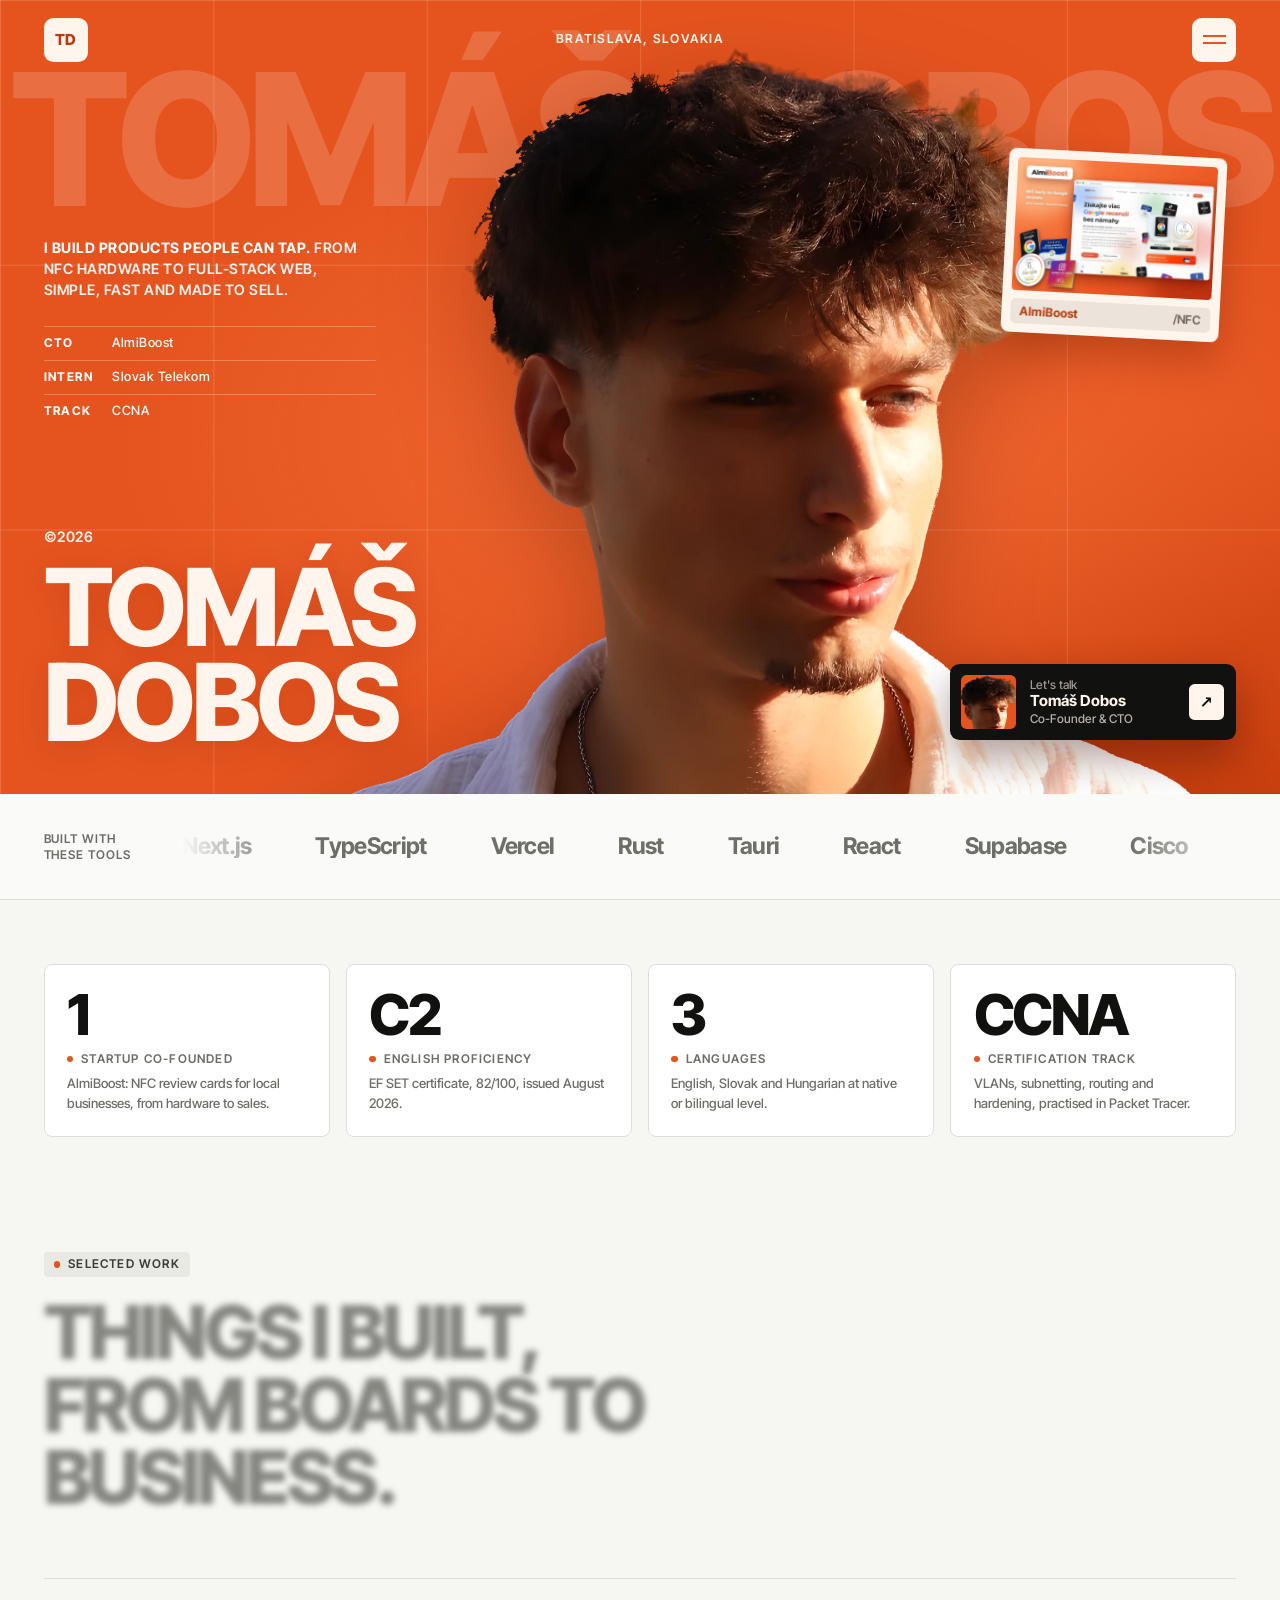
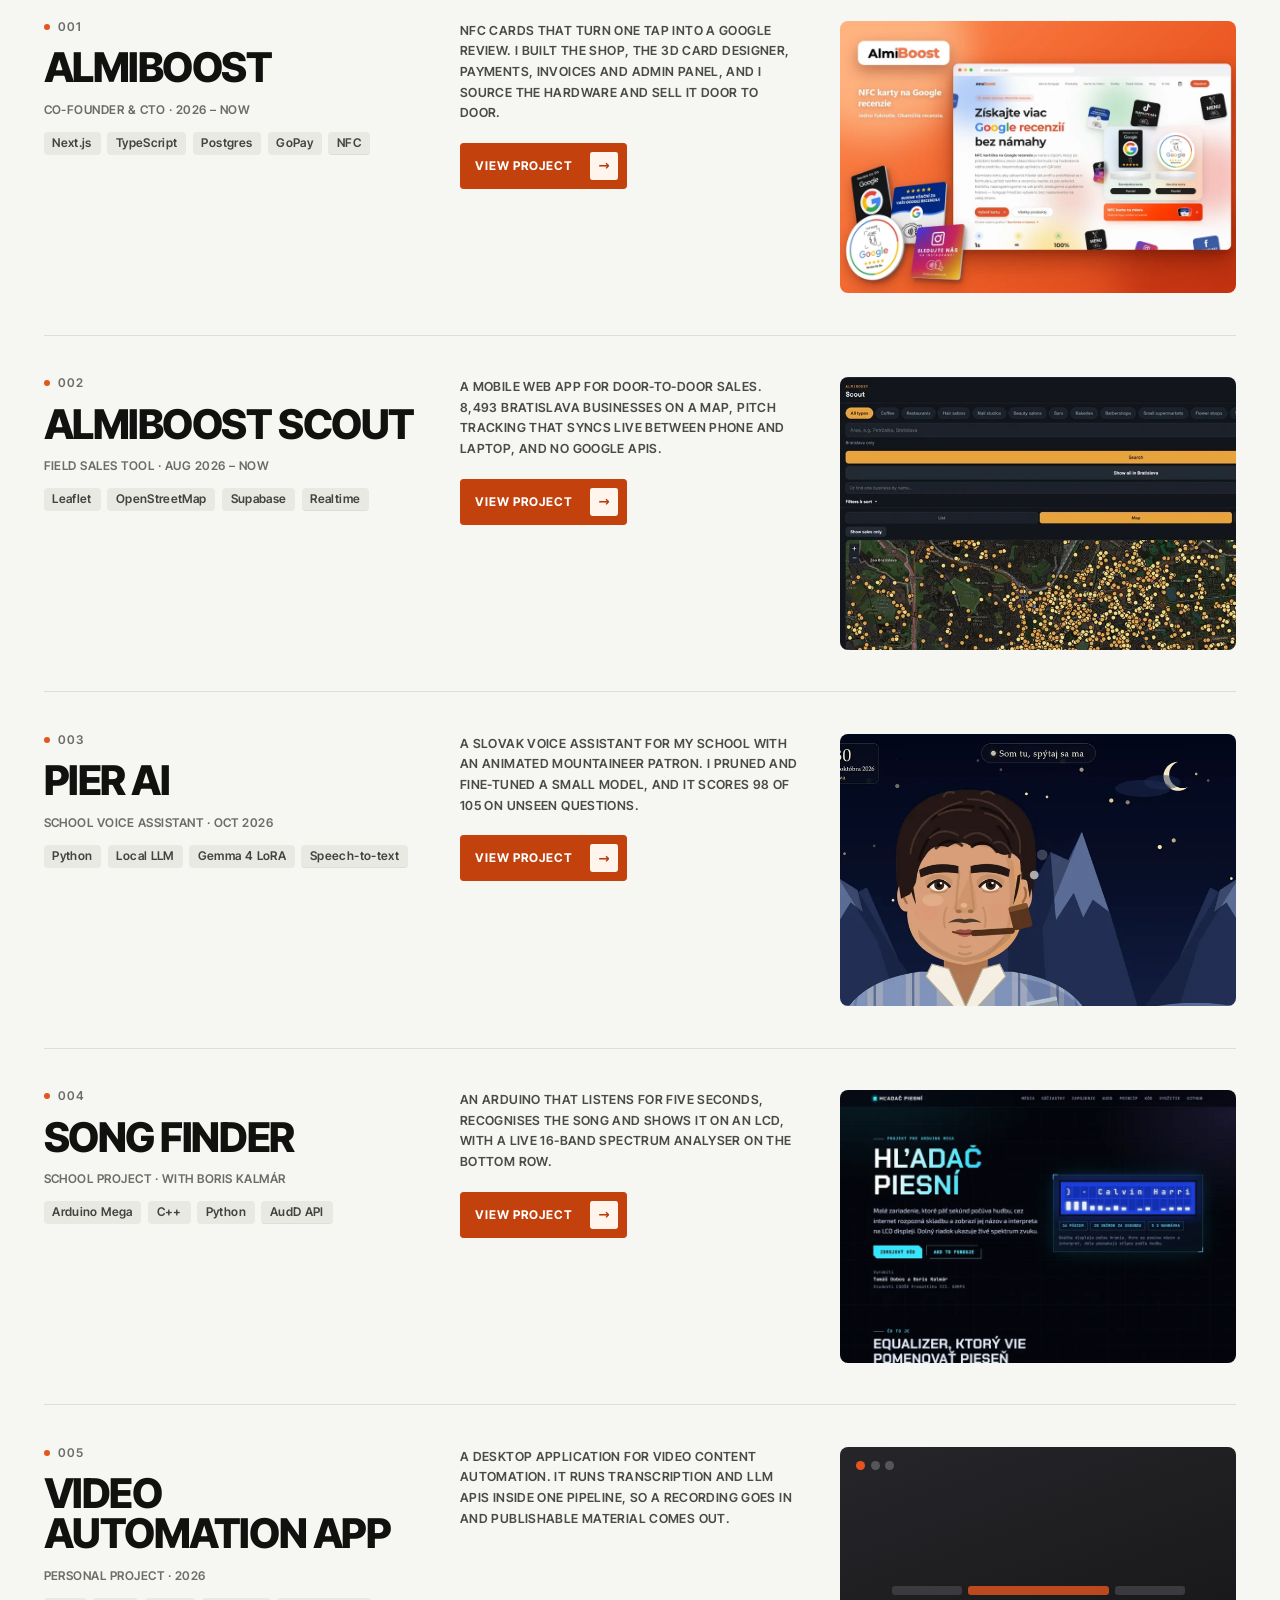
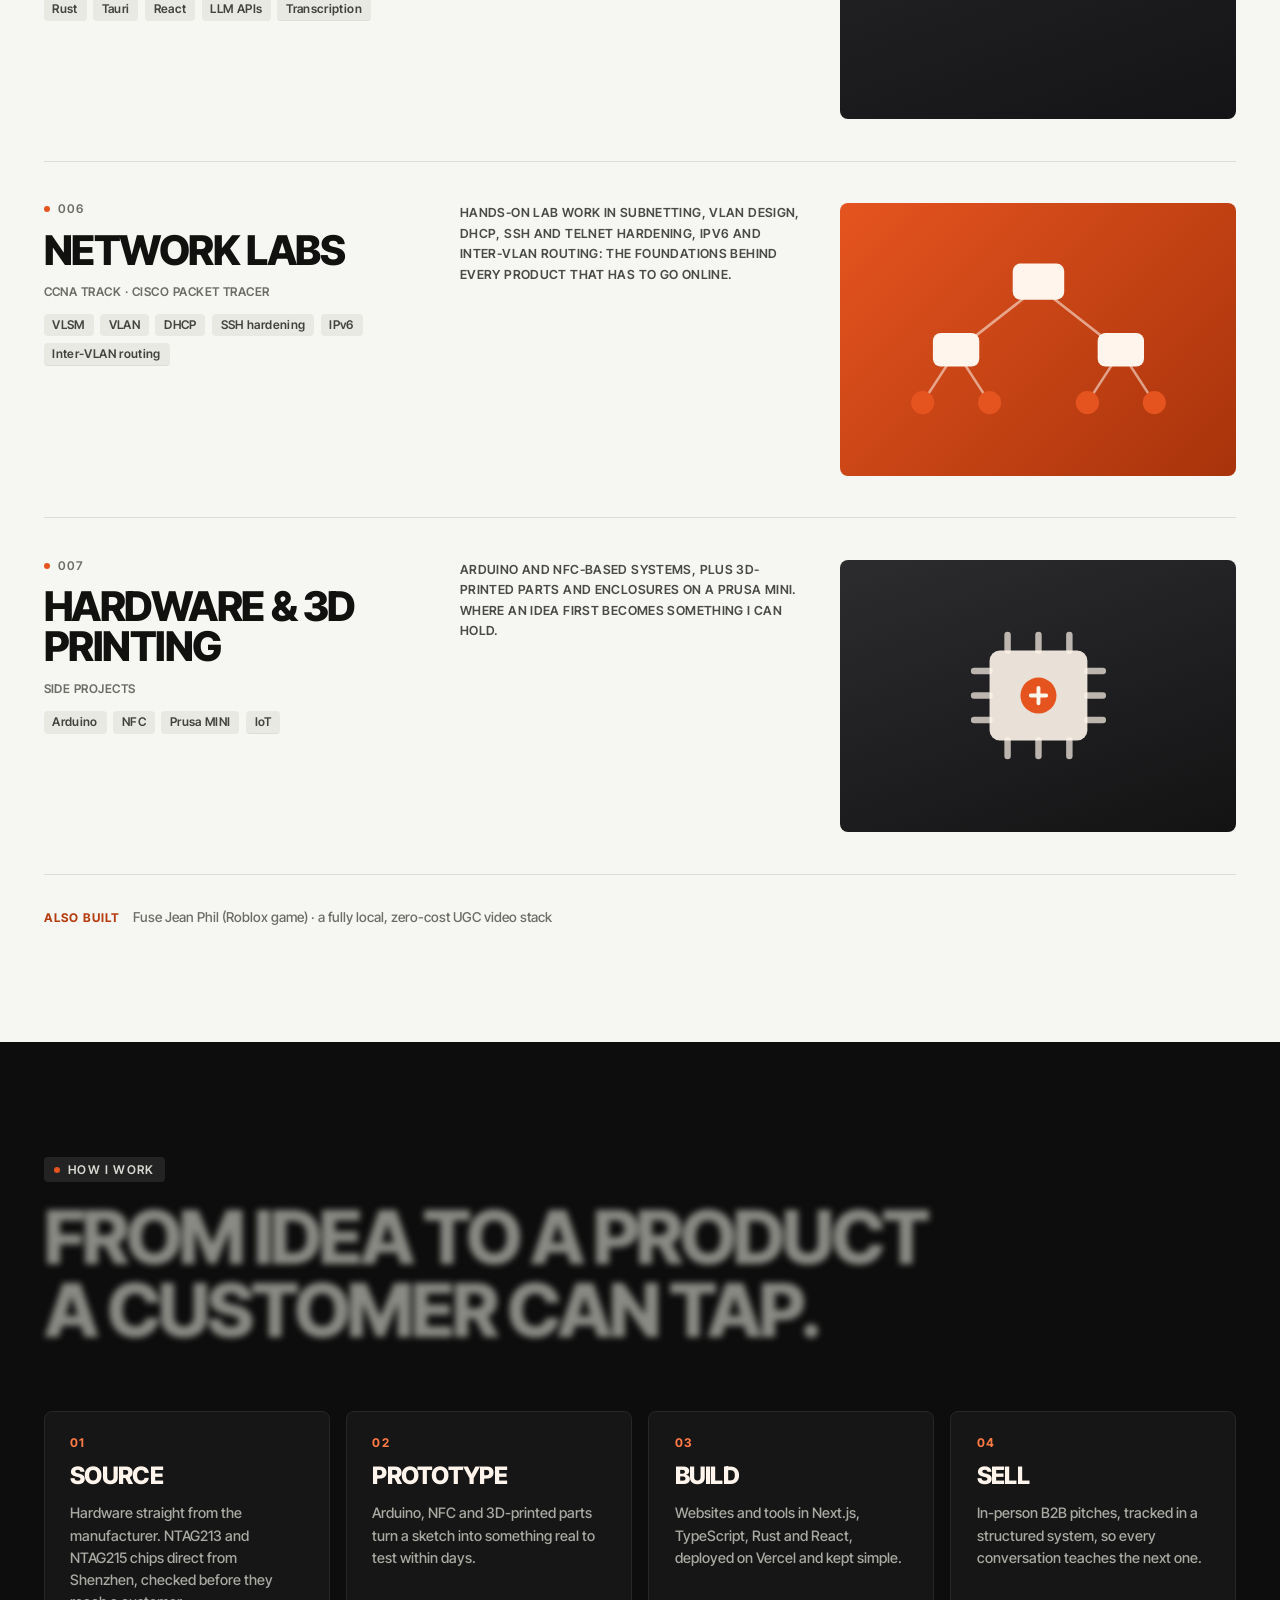
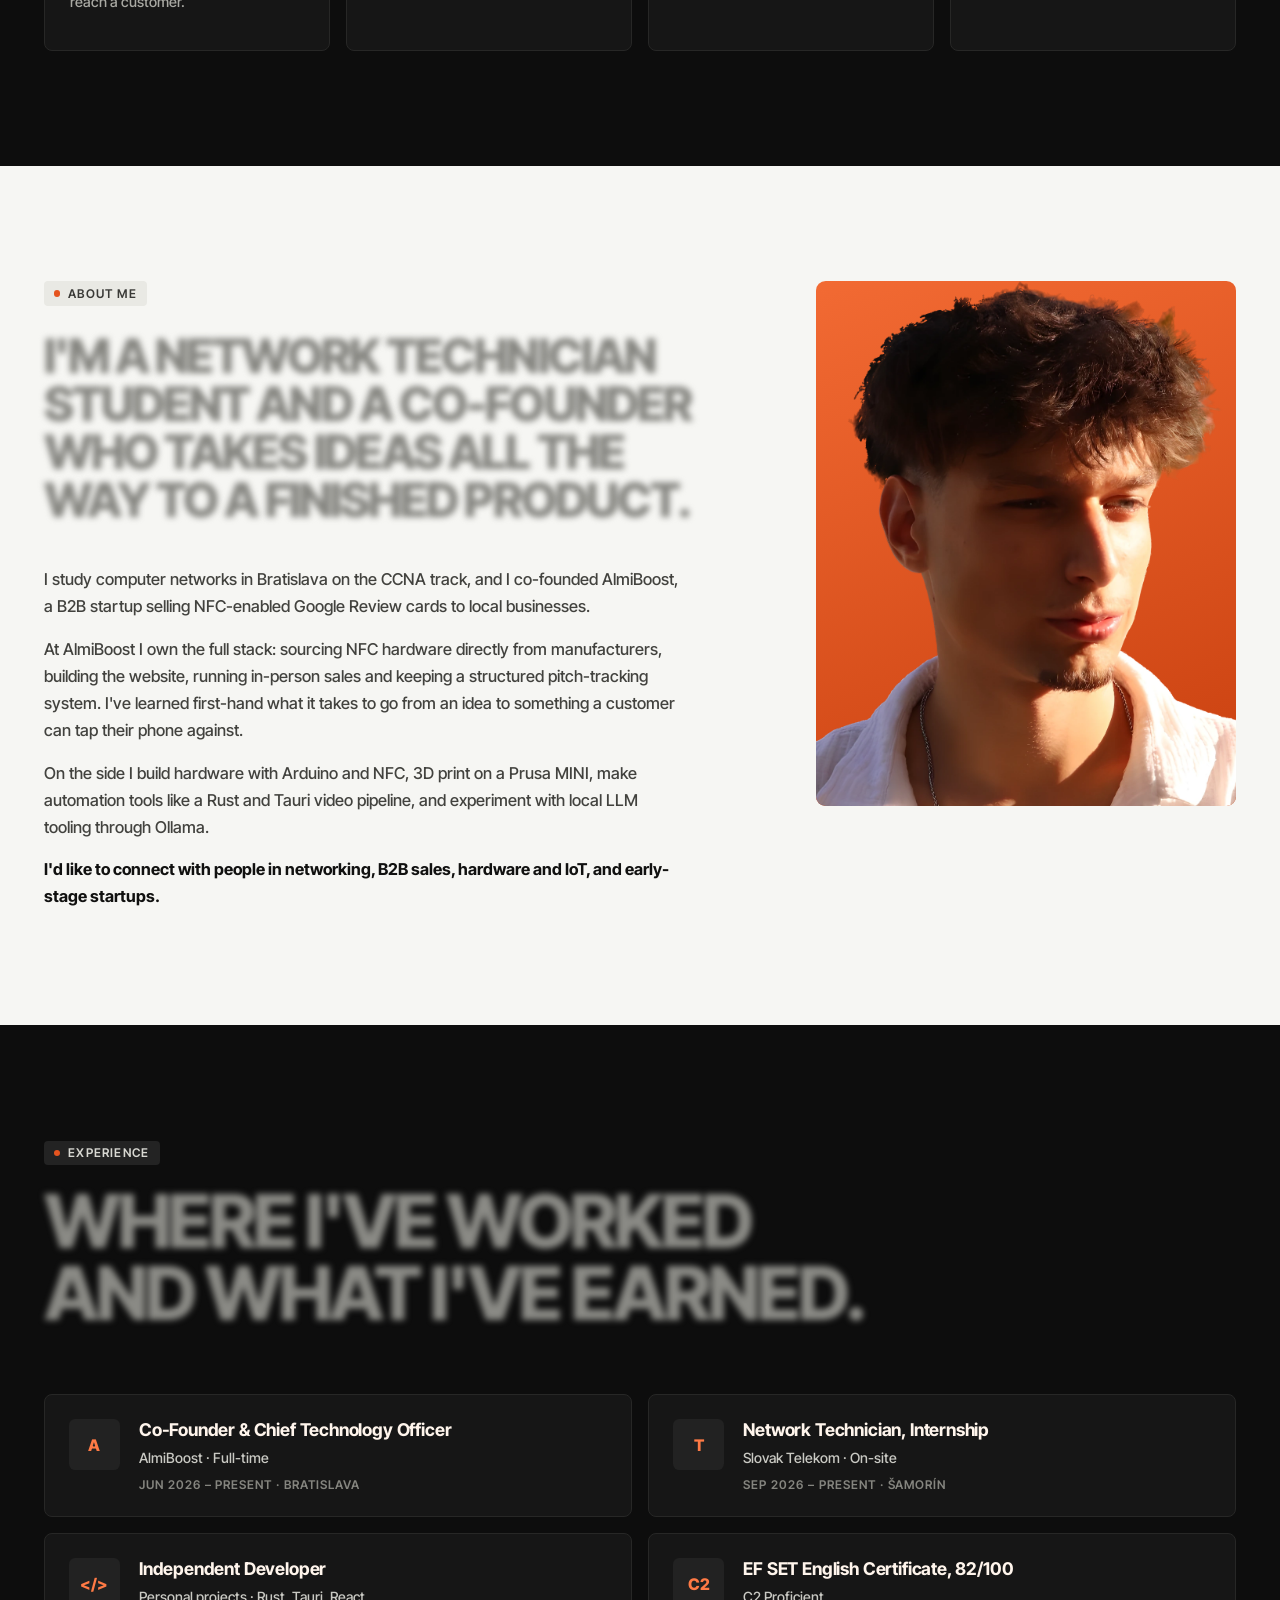
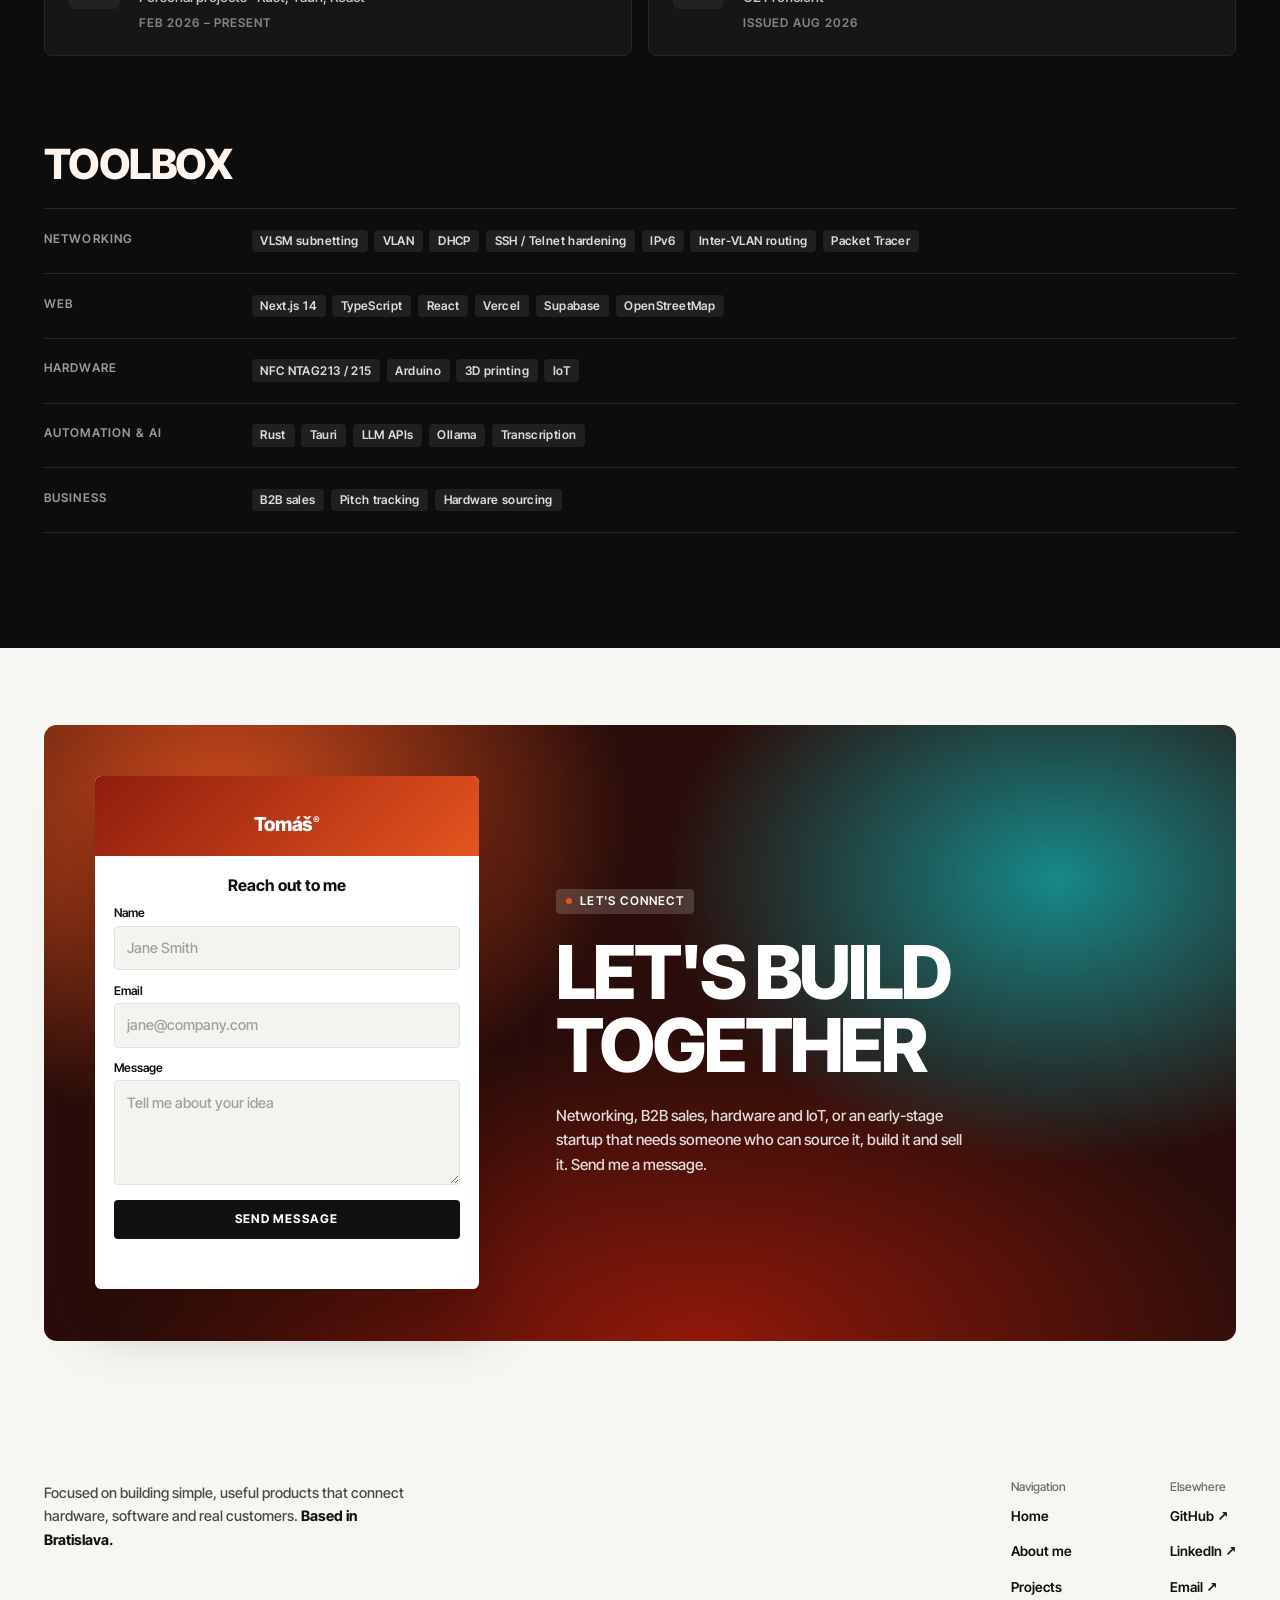
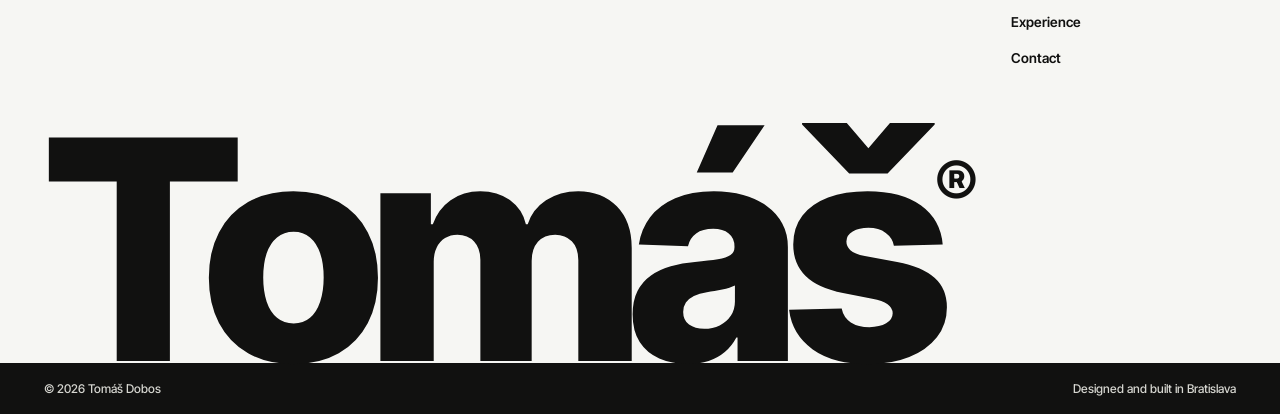
==== index.html @ 7e4826ef "Fix audit findings: SEO files and tags, structured data, security headers, self-hosted font, contras" ====
<!doctype html>
<html lang="en">
<head>
<meta charset="utf-8">
<meta name="viewport" content="width=device-width, initial-scale=1">
<title>Tomáš Dobos | Developer &amp; Co-Founder</title>
<meta name="description" content="Tomáš Dobos: co-founder and CTO of AlmiBoost, network technician student in Bratislava. Full-stack web, NFC hardware and automation.">
<meta name="author" content="Tomáš Dobos">
<link rel="canonical" href="https://tomasko.dev/">
<meta property="og:title" content="Tomáš Dobos | Developer &amp; Co-Founder">
<meta property="og:description" content="Co-founder and CTO of AlmiBoost. I build products you can tap, from NFC hardware to full-stack web.">
<meta property="og:type" content="website">
<meta property="og:url" content="https://tomasko.dev/">
<meta property="og:site_name" content="Tomáš Dobos">
<meta property="og:locale" content="en_US">
<meta property="og:image" content="https://tomasko.dev/assets/og.jpg">
<meta property="og:image:width" content="1200">
<meta property="og:image:height" content="630">
<meta property="og:image:alt" content="Tomáš Dobos, developer and co-founder">
<meta name="twitter:card" content="summary_large_image">
<meta name="twitter:title" content="Tomáš Dobos | Developer &amp; Co-Founder">
<meta name="twitter:description" content="Co-founder and CTO of AlmiBoost. I build products you can tap, from NFC hardware to full-stack web.">
<meta name="twitter:image" content="https://tomasko.dev/assets/og.jpg">
<script type="application/ld+json">{"@context": "https://schema.org", "@graph": [{"@type": "Person", "@id": "https://tomasko.dev/#me", "name": "Tomáš Dobos", "url": "https://tomasko.dev/", "image": "https://tomasko.dev/assets/tomas-1600.webp", "jobTitle": "Co-Founder & CTO", "description": "Developer and co-founder of AlmiBoost, network technician student in Bratislava. NFC hardware, full-stack web and AI.", "worksFor": {"@type": "Organization", "name": "AlmiBoost", "url": "https://www.almiboost.com/"}, "address": {"@type": "PostalAddress", "addressLocality": "Bratislava", "addressCountry": "SK"}, "knowsLanguage": ["en", "sk", "hu"], "sameAs": ["https://github.com/tomaskooooo"]}, {"@type": "WebSite", "@id": "https://tomasko.dev/#site", "url": "https://tomasko.dev/", "name": "Tomáš Dobos", "inLanguage": "en", "author": {"@id": "https://tomasko.dev/#me"}}]}</script>
<meta name="theme-color" content="#e5541f">
<link rel="icon" href="data:image/svg+xml,%3Csvg xmlns='http://www.w3.org/2000/svg' viewBox='0 0 32 32'%3E%3Crect width='32' height='32' rx='7' fill='%23e5541f'/%3E%3Ctext x='16' y='22' font-family='Arial' font-weight='800' font-size='15' text-anchor='middle' fill='%23fff5ec'%3ETD%3C/text%3E%3C/svg%3E">
<link rel="preload" as="font" type="font/woff2" href="assets/fonts/inter-tight-latin.woff2" crossorigin>
<link rel="preload" as="image" href="assets/tomas-900.webp" imagesrcset="assets/tomas-900.webp 900w, assets/tomas-1600.webp 1600w, assets/tomas-4k.webp 3835w" imagesizes="(min-width: 56rem) 80vw, min(118vw, 704px)" fetchpriority="high">
<link rel="stylesheet" href="style.css">
<script>document.documentElement.classList.add('js');window.va=window.va||function(){(window.vaq=window.vaq||[]).push(arguments)};</script>
</head>
<body>

<!-- sticky bar, appears once the hero is scrolled past -->
<header class="nav" id="nav" aria-label="Main">
  <div class="wrap nav-in">
    <a class="nav-brand" href="#top">Tomáš<sup>®</sup></a>
    <nav class="nav-links">
      <a href="#top">Home</a>
      <a href="#about">About</a>
      <a href="#projects">Projects</a>
      <a href="#experience">Experience</a>
      <a href="#contact">Contact</a>
    </nav>
    <button class="burger" type="button" aria-label="Open menu" aria-expanded="false" aria-controls="menu"><i></i><i></i></button>
  </div>
</header>

<!-- fullscreen menu -->
<div class="menu" id="menu" hidden>
  <div class="menu-in">
    <nav class="menu-links" aria-label="Menu">
      <a href="#top">Home</a>
      <a href="#about">About</a>
      <a href="#projects">Projects</a>
      <a href="#process">Process</a>
      <a href="#experience">Experience</a>
      <a href="#contact">Contact</a>
    </nav>
    <div class="menu-plus" aria-hidden="true"><i>+</i><i>+</i><i>+</i><i>+</i><i>+</i></div>
    <div class="menu-info">
      <p><small>Contact mail</small><a data-mail="text" href="mailto:YOUR@EMAIL">YOUR@EMAIL</a></p>
      <p><small>Based in</small>Bratislava, Slovakia</p>
      <p><small>Open to</small>Networking, B2B sales, hardware / IoT, early-stage startups</p>
      <p class="menu-soc"><a href="https://github.com/tomaskooooo" target="_blank" rel="noopener">GitHub ↗</a><a data-linkedin href="#contact">LinkedIn ↗</a></p>
    </div>
  </div>
  <button class="menu-close" type="button" aria-label="Close menu"><i></i><i></i></button>
</div>

<main>
<!-- ============ HERO ============ -->
<section class="hero" id="top">
  <div class="lines" aria-hidden="true"></div>

  <div class="top">
    <a class="logo" href="#top" aria-label="TD, Tomáš Dobos home">TD</a>
    <span class="top-loc">Bratislava, Slovakia</span>
    <button class="burger on-orange" type="button" aria-label="Open menu" aria-expanded="false" aria-controls="menu"><i></i><i></i></button>
  </div>

  <div class="ghost" aria-hidden="true" data-text="TOMÁŠ DOBOS"></div>

  <img class="portrait" src="assets/tomas-900.webp" srcset="assets/tomas-900.webp 900w, assets/tomas-1600.webp 1600w, assets/tomas-4k.webp 3835w" sizes="(min-width: 56rem) 80vw, min(118vw, 704px)" width="3835" height="3212" alt="Portrait of Tomáš Dobos" fetchpriority="high">

  <div class="intro">
    <p class="tagline">I build products people can tap. <span>From NFC hardware to full-stack web, simple, fast and made to sell.</span></p>
    <ul class="roles">
      <li><b>CTO</b> AlmiBoost</li>
      <li><b>Intern</b> Slovak Telekom</li>
      <li><b>Track</b> CCNA</li>
    </ul>
  </div>

  <h1 class="name"><small>©2026</small><span>Tomáš</span> <span>Dobos</span></h1>

  <a class="polaroid" href="projects/almiboost.html" aria-label="Featured project: AlmiBoost NFC review cards">
    <div class="polaroid-img"><img src="assets/projects/almiboost-cover-900.webp" srcset="assets/projects/almiboost-cover-900.webp 900w, assets/projects/almiboost-cover.webp 1800w" sizes="(min-width: 64rem) 36vw, 94vw" width="1800" height="1233" alt="AlmiBoost website and NFC cards" loading="eager"></div>
    <div class="polaroid-label"><b>AlmiBoost</b><span>/NFC</span></div>
  </a>

  <a class="talk" href="#contact">
    <img src="assets/tomas-face-160.webp" width="160" height="160" alt="">
    <span class="talk-text"><small>Let's talk</small><b>Tomáš Dobos</b><em>Co-Founder &amp; CTO</em></span>
    <span class="talk-arrow" aria-hidden="true">↗</span>
  </a>
</section>

<!-- ============ TOOLS STRIP ============ -->
<section class="strip" aria-label="Tools I work with">
  <div class="wrap strip-in">
    <p class="strip-label">Built with<br>these tools</p>
    <div class="marquee" aria-hidden="true">
      <div class="marquee-track">
        <span>Next.js</span><span>TypeScript</span><span>Vercel</span><span>Rust</span><span>Tauri</span><span>React</span><span>Supabase</span><span>Cisco</span><span>Arduino</span><span>Ollama</span>
        <span>Next.js</span><span>TypeScript</span><span>Vercel</span><span>Rust</span><span>Tauri</span><span>React</span><span>Supabase</span><span>Cisco</span><span>Arduino</span><span>Ollama</span>
      </div>
    </div>
    <p class="sr-only">Next.js, TypeScript, Vercel, Rust, Tauri, React, Supabase, Cisco, Arduino, Ollama.</p>
  </div>
</section>

<!-- ============ STATS ============ -->
<section class="stats" aria-label="At a glance">
  <div class="wrap stats-in">
    <div class="stat rv"><b>1</b><span><i></i>Startup co-founded</span><p>AlmiBoost: NFC review cards for local businesses, from hardware to sales.</p></div>
    <div class="stat rv"><b>C2</b><span><i></i>English proficiency</span><p>EF SET certificate, 82/100, issued August 2026.</p></div>
    <div class="stat rv"><b>3</b><span><i></i>Languages</span><p>English, Slovak and Hungarian at native or bilingual level.</p></div>
    <div class="stat rv"><b>CCNA</b><span><i></i>Certification track</span><p>VLANs, subnetting, routing and hardening, practised in Packet Tracer.</p></div>
  </div>
</section>

<!-- ============ PROJECTS ============ -->
<section class="sec" id="projects">
  <div class="wrap">
    <div class="sec-head">
      <p class="chip"><i></i>Selected work</p>
      <h2 class="words">Things I built, <br>from boards to<br> business.</h2>
    </div>

    <ol class="plist">
      <li class="proj rv">
        <div class="proj-main">
          <span class="num"><i></i>001</span>
          <h3>AlmiBoost</h3>
          <p class="meta">Co-founder &amp; CTO · 2026 – now</p>
          <ul class="tags"><li>Next.js</li><li>TypeScript</li><li>Postgres</li><li>GoPay</li><li>NFC</li></ul>
        </div>
        <div class="proj-side">
          <p>NFC cards that turn one tap into a Google review. I built the shop, the 3D card designer, payments, invoices and admin panel, and I source the hardware and sell it door to door.</p>
          <div class="btns"><a class="btn-or" href="projects/almiboost.html">View project <i>→</i></a></div>
        </div>
        <a class="shot " href="projects/almiboost.html" aria-label="AlmiBoost website"><img src="assets/projects/almiboost-cover-900.webp" srcset="assets/projects/almiboost-cover-900.webp 900w, assets/projects/almiboost-cover.webp 1800w" sizes="(min-width: 64rem) 36vw, 94vw" width="1800" height="1233" alt="AlmiBoost website" loading="lazy"></a>
      </li>
      <li class="proj rv">
        <div class="proj-main">
          <span class="num"><i></i>002</span>
          <h3>AlmiBoost Scout</h3>
          <p class="meta">Field sales tool · Aug 2026 – now</p>
          <ul class="tags"><li>Leaflet</li><li>OpenStreetMap</li><li>Supabase</li><li>Realtime</li></ul>
        </div>
        <div class="proj-side">
          <p>A mobile web app for door-to-door sales. 8,493 Bratislava businesses on a map, pitch tracking that syncs live between phone and laptop, and no Google APIs.</p>
          <div class="btns"><a class="btn-or" href="projects/almiboost-scout.html">View project <i>→</i></a></div>
        </div>
        <a class="shot top-left" href="projects/almiboost-scout.html" aria-label="AlmiBoost Scout map view"><img src="assets/projects/scout-app-900.webp" srcset="assets/projects/scout-app-900.webp 900w, assets/projects/scout-app.webp 1906w" sizes="(min-width: 64rem) 36vw, 94vw" width="1906" height="877" alt="AlmiBoost Scout map view" loading="lazy"></a>
      </li>
      <li class="proj rv">
        <div class="proj-main">
          <span class="num"><i></i>003</span>
          <h3>Pier AI</h3>
          <p class="meta">School voice assistant · Oct 2026</p>
          <ul class="tags"><li>Python</li><li>Local LLM</li><li>Gemma 4 LoRA</li><li>Speech-to-text</li></ul>
        </div>
        <div class="proj-side">
          <p>A Slovak voice assistant for my school with an animated mountaineer patron. I pruned and fine-tuned a small model, and it scores 98 of 105 on unseen questions.</p>
          <div class="btns"><a class="btn-or" href="projects/pier-ai.html">View project <i>→</i></a></div>
        </div>
        <a class="shot center-top" href="projects/pier-ai.html" aria-label="Pier AI screen"><img src="assets/projects/pier-ai-900.webp" srcset="assets/projects/pier-ai-900.webp 900w, assets/projects/pier-ai.webp 1920w" sizes="(min-width: 64rem) 36vw, 94vw" width="1920" height="1080" alt="Pier AI screen" loading="lazy"></a>
      </li>
      <li class="proj rv">
        <div class="proj-main">
          <span class="num"><i></i>004</span>
          <h3>Song finder</h3>
          <p class="meta">School project · with Boris Kalmár</p>
          <ul class="tags"><li>Arduino Mega</li><li>C++</li><li>Python</li><li>AudD API</li></ul>
        </div>
        <div class="proj-side">
          <p>An Arduino that listens for five seconds, recognises the song and shows it on an LCD, with a live 16-band spectrum analyser on the bottom row.</p>
          <div class="btns"><a class="btn-or" href="projects/song-finder.html">View project <i>→</i></a><a class="btn-or ghost" href="https://arduino-rozpoznanie-pesniciek.vercel.app" target="_blank" rel="noopener">Live site <i>↗</i></a></div>
        </div>
        <a class="shot " href="projects/song-finder.html" aria-label="Song finder website"><img src="assets/projects/song-home-900.webp" srcset="assets/projects/song-home-900.webp 900w, assets/projects/song-home.webp 1440w" sizes="(min-width: 64rem) 36vw, 94vw" width="1440" height="900" alt="Song finder website" loading="lazy"></a>
      </li>
      <li class="proj rv">
        <div class="proj-main">
          <span class="num"><i></i>005</span>
          <h3>Video automation app</h3>
          <p class="meta">Personal project · 2026</p>
          <ul class="tags"><li>Rust</li><li>Tauri</li><li>React</li><li>LLM APIs</li><li>Transcription</li></ul>
        </div>
        <div class="proj-side">
          <p>A desktop application for video content automation. It runs transcription and LLM APIs inside one pipeline, so a recording goes in and publishable material comes out.</p>
        </div>
        <div class="shot art-video">
          <div class="win"><i></i><i></i><i></i></div>
          <div class="wave" aria-hidden="true"><b style="--h:30%"></b><b style="--h:55%"></b><b style="--h:80%"></b><b style="--h:45%"></b><b style="--h:95%"></b><b style="--h:60%"></b><b style="--h:35%"></b><b style="--h:70%"></b><b style="--h:50%"></b><b style="--h:85%"></b><b style="--h:40%"></b><b style="--h:65%"></b><b style="--h:30%"></b><b style="--h:55%"></b></div>
          <div class="timeline" aria-hidden="true"><s></s><s></s><s></s></div>
        </div>
      </li>
      <li class="proj rv">
        <div class="proj-main">
          <span class="num"><i></i>006</span>
          <h3>Network labs</h3>
          <p class="meta">CCNA track · Cisco Packet Tracer</p>
          <ul class="tags"><li>VLSM</li><li>VLAN</li><li>DHCP</li><li>SSH hardening</li><li>IPv6</li><li>Inter-VLAN routing</li></ul>
        </div>
        <div class="proj-side">
          <p>Hands-on lab work in subnetting, VLAN design, DHCP, SSH and Telnet hardening, IPv6 and inter-VLAN routing: the foundations behind every product that has to go online.</p>
        </div>
        <div class="shot art-net">
          <svg viewBox="0 0 240 150" aria-hidden="true"><g stroke="#fff5ec" stroke-opacity=".55" stroke-width="2"><path d="M120 34 L56 84 M120 34 L184 84 M56 84 L30 124 M56 84 L82 124 M184 84 L158 124 M184 84 L210 124"/></g><g fill="#fff5ec"><rect x="100" y="16" width="40" height="28" rx="6"/><rect x="38" y="70" width="36" height="26" rx="6"/><rect x="166" y="70" width="36" height="26" rx="6"/></g><g fill="#e5541f"><circle cx="30" cy="124" r="9"/><circle cx="82" cy="124" r="9"/><circle cx="158" cy="124" r="9"/><circle cx="210" cy="124" r="9"/></g></svg>
        </div>
      </li>
      <li class="proj rv">
        <div class="proj-main">
          <span class="num"><i></i>007</span>
          <h3>Hardware &amp; 3D printing</h3>
          <p class="meta">Side projects</p>
          <ul class="tags"><li>Arduino</li><li>NFC</li><li>Prusa MINI</li><li>IoT</li></ul>
        </div>
        <div class="proj-side">
          <p>Arduino and NFC-based systems, plus 3D-printed parts and enclosures on a Prusa MINI. Where an idea first becomes something I can hold.</p>
        </div>
        <div class="shot art-chip">
          <svg viewBox="0 0 240 150" aria-hidden="true"><g fill="#fff5ec" fill-opacity=".9"><rect x="82" y="40" width="76" height="70" rx="8"/></g><g stroke="#fff5ec" stroke-width="5" stroke-linecap="round" stroke-opacity=".7"><path d="M96 28v12M120 28v12M144 28v12M96 110v12M120 110v12M144 110v12M70 56h12M70 75h12M70 94h12M158 56h12M158 75h12M158 94h12"/></g><circle cx="120" cy="75" r="14" fill="#e5541f"/><path d="M114 75h12M120 69v12" stroke="#fff5ec" stroke-width="3" stroke-linecap="round"/></svg>
        </div>
      </li>
    </ol>

    <p class="also rv"><span>Also built</span> Fuse Jean Phil (Roblox game) · a fully local, zero-cost UGC video stack</p>
  </div>
</section>

<!-- ============ PROCESS ============ -->
<section class="sec dark" id="process">
  <div class="wrap">
    <div class="sec-head">
      <p class="chip light"><i></i>How I work</p>
      <h2 class="words on-dark">From idea to a product <br>a customer can tap.</h2>
    </div>
    <div class="steps">
      <article class="step rv"><span class="step-n">01</span><h3>Source</h3><p>Hardware straight from the manufacturer. NTAG213 and NTAG215 chips direct from Shenzhen, checked before they reach a customer.</p></article>
      <article class="step rv"><span class="step-n">02</span><h3>Prototype</h3><p>Arduino, NFC and 3D-printed parts turn a sketch into something real to test within days.</p></article>
      <article class="step rv"><span class="step-n">03</span><h3>Build</h3><p>Websites and tools in Next.js, TypeScript, Rust and React, deployed on Vercel and kept simple.</p></article>
      <article class="step rv"><span class="step-n">04</span><h3>Sell</h3><p>In-person B2B pitches, tracked in a structured system, so every conversation teaches the next one.</p></article>
    </div>
  </div>
</section>

<!-- ============ ABOUT ============ -->
<section class="sec" id="about">
  <div class="wrap about">
    <div class="about-copy">
      <p class="chip"><i></i>About me</p>
      <h2 class="words h2-sm">I'm a network technician student and a co-founder who takes ideas all the way to a finished product.</h2>
      <div class="about-text rv">
        <p>I study computer networks in Bratislava on the CCNA track, and I co-founded AlmiBoost, a B2B startup selling NFC-enabled Google Review cards to local businesses.</p>
        <p>At AlmiBoost I own the full stack: sourcing NFC hardware directly from manufacturers, building the website, running in-person sales and keeping a structured pitch-tracking system. I've learned first-hand what it takes to go from an idea to something a customer can tap their phone against.</p>
        <p>On the side I build hardware with Arduino and NFC, 3D print on a Prusa MINI, make automation tools like a Rust and Tauri video pipeline, and experiment with local LLM tooling through Ollama.</p>
        <p><strong>I'd like to connect with people in networking, B2B sales, hardware and IoT, and early-stage startups.</strong></p>
      </div>
    </div>
    <figure class="about-photo rv"><img src="assets/tomas-1600.webp" srcset="assets/tomas-1600.webp 1600w, assets/tomas-4k.webp 3835w" sizes="(min-width: 56rem) 30vw, 90vw" width="3835" height="3212" alt="Tomáš Dobos" loading="lazy"></figure>
  </div>
</section>

<!-- ============ EXPERIENCE ============ -->
<section class="sec dark" id="experience">
  <div class="wrap">
    <div class="sec-head">
      <p class="chip light"><i></i>Experience</p>
      <h2 class="words on-dark">Where I've worked <br>and what I've earned.</h2>
    </div>
    <div class="xp">
      <article class="xp-item rv"><span class="xp-ico">A</span><div><h3>Co-Founder &amp; Chief Technology Officer</h3><p class="xp-sub">AlmiBoost · Full-time</p><p class="xp-date">Jun 2026 – Present · Bratislava</p></div></article>
      <article class="xp-item rv"><span class="xp-ico">T</span><div><h3>Network Technician, Internship</h3><p class="xp-sub">Slovak Telekom · On-site</p><p class="xp-date">Sep 2026 – Present · Šamorín</p></div></article>
      <article class="xp-item rv"><span class="xp-ico">&lt;/&gt;</span><div><h3>Independent Developer</h3><p class="xp-sub">Personal projects · Rust, Tauri, React</p><p class="xp-date">Feb 2026 – Present</p></div></article>
      <article class="xp-item rv"><span class="xp-ico">C2</span><div><h3>EF SET English Certificate, 82/100</h3><p class="xp-sub">C2 Proficient</p><p class="xp-date">Issued Aug 2026</p></div></article>
    </div>

    <h3 class="tb-title">Toolbox</h3>
    <div class="toolbox">
      <div class="tb rv"><b>Networking</b><ul class="tags dk"><li>VLSM subnetting</li><li>VLAN</li><li>DHCP</li><li>SSH / Telnet hardening</li><li>IPv6</li><li>Inter-VLAN routing</li><li>Packet Tracer</li></ul></div>
      <div class="tb rv"><b>Web</b><ul class="tags dk"><li>Next.js 14</li><li>TypeScript</li><li>React</li><li>Vercel</li><li>Supabase</li><li>OpenStreetMap</li></ul></div>
      <div class="tb rv"><b>Hardware</b><ul class="tags dk"><li>NFC NTAG213 / 215</li><li>Arduino</li><li>3D printing</li><li>IoT</li></ul></div>
      <div class="tb rv"><b>Automation &amp; AI</b><ul class="tags dk"><li>Rust</li><li>Tauri</li><li>LLM APIs</li><li>Ollama</li><li>Transcription</li></ul></div>
      <div class="tb rv"><b>Business</b><ul class="tags dk"><li>B2B sales</li><li>Pitch tracking</li><li>Hardware sourcing</li></ul></div>
    </div>
  </div>
</section>

<!-- ============ CONTACT ============ -->
<section class="contact" id="contact">
  <div class="wrap contact-in">
    <form class="card-form" id="form" novalidate>
      <div class="cf-head"><span>Tomáš<sup>®</sup></span></div>
      <h3>Reach out to me</h3>
      <label>Name<input name="name" type="text" autocomplete="name" placeholder="Jane Smith" required></label>
      <label>Email<input name="email" type="email" autocomplete="email" placeholder="jane@company.com" required></label>
      <label>Message<textarea name="message" rows="4" placeholder="Tell me about your idea"></textarea></label>
      <button type="submit">Send message</button>
      <p class="cf-note" id="formNote" role="status"></p>
    </form>
    <div class="contact-copy">
      <p class="chip glass"><i></i>Let's connect</p>
      <h2>Let's build<br>together</h2>
      <p>Networking, B2B sales, hardware and IoT, or an early-stage startup that needs someone who can source it, build it and sell it. Send me a message.</p>
    </div>
  </div>
</section>
</main>

<footer class="foot">
  <div class="wrap">
    <div class="foot-top">
      <p class="foot-blurb">Focused on building simple, useful products that connect hardware, software and real customers. <b>Based in Bratislava.</b></p>
      <div class="foot-cols">
        <div><small>Navigation</small><a href="#top">Home</a><a href="#about">About me</a><a href="#projects">Projects</a><a href="#experience">Experience</a><a href="#contact">Contact</a></div>
        <div><small>Elsewhere</small><a href="https://github.com/tomaskooooo" target="_blank" rel="noopener">GitHub ↗</a><a data-linkedin href="#contact">LinkedIn ↗</a><a data-mail href="mailto:YOUR@EMAIL">Email ↗</a></div>
      </div>
    </div>
    <p class="foot-name" aria-hidden="true">Tomáš<sup>®</sup></p>
  </div>
  <div class="foot-bar"><span>© 2026 Tomáš Dobos</span><span>Designed and built in Bratislava</span></div>
</footer>

<script src="script.js"></script>
<script defer src="/_vercel/insights/script.js"></script>
</body>
</html>
---- style.css ----
/* Inter Tight (OFL), self-hosted: latin covers Slovak/Czech/Hungarian base letters, latin-ext the rest (š, ť, ő, ű ...) */
@font-face { font-family: 'Inter Tight'; font-style: normal; font-weight: 500 800; font-display: swap;
  src: url('assets/fonts/inter-tight-latin-ext.woff2') format('woff2'); unicode-range: U+0100-02BA, U+02BD-02C5, U+02C7-02CC, U+02CE-02D7, U+02DD-02FF, U+0304, U+0308, U+0329, U+1D00-1DBF, U+1E00-1E9F, U+1EF2-1EFF, U+2020, U+20A0-20AB, U+20AD-20C4, U+2113, U+2C60-2C7F, U+A720-A7FF; }
@font-face { font-family: 'Inter Tight'; font-style: normal; font-weight: 500 800; font-display: swap;
  src: url('assets/fonts/inter-tight-latin.woff2') format('woff2'); unicode-range: U+0000-00FF, U+0131, U+0152-0153, U+02BB-02BC, U+02C6, U+02DA, U+02DC, U+0304, U+0308, U+0329, U+2000-206F, U+20AC, U+2122, U+2191, U+2193, U+2212, U+2215, U+FEFF, U+FFFD; }

:root {
  --orange: #e5541f;
  --orange-hi: #f26a33;
  --orange-lo: #c9400f;
  --orange-ink: #b53d0f;      /* orange text on light backgrounds */
  --orange-btn: #c2410c;      /* filled orange with white text */
  --orange-dark: #ff7a45;     /* orange text on dark backgrounds */
  --cream: #fff5ec;
  --ink: #111110;
  --paper: #f6f6f3;
  --card: #ffffff;
  --line: #deded9;
  --muted: #6d6d68;
  --dark: #0d0d0d;
  --dark-2: #161616;
  --dark-line: #272726;
  --font: 'Inter Tight', 'Segoe UI', system-ui, sans-serif;
  --pad: clamp(1.1rem, 3.4vw, 3rem);
  --strip: 6.6rem;
}
*, *::before, *::after { box-sizing: border-box; }
html { -webkit-text-size-adjust: 100%; scroll-behavior: smooth; scroll-padding-top: 4rem; }
body { margin: 0; background: var(--paper); color: var(--ink); font: 500 1rem/1.55 var(--font); overflow-x: hidden; }
body.lock { overflow: hidden; }
a { color: inherit; text-decoration: none; }
img { display: block; max-width: 100%; }
h1, h2, h3, p, ul, ol, figure { margin: 0; padding: 0; }
ul, ol { list-style: none; }
a:focus-visible, button:focus-visible, input:focus-visible, textarea:focus-visible { outline: 2px solid var(--orange); outline-offset: 3px; }
.sr-only { position: absolute; width: 1px; height: 1px; overflow: hidden; clip: rect(0 0 0 0); white-space: nowrap; }
@media (prefers-reduced-motion: reduce) { html { scroll-behavior: auto; } }

.wrap { width: 100%; max-width: 80rem; margin-inline: auto; padding-inline: var(--pad); }

/* ---------- burger ---------- */
.burger { position: relative; flex: none; width: 2.75rem; height: 2.75rem; padding: 0; border: 0; border-radius: 0.6rem; background: transparent; cursor: pointer; }
.burger i { position: absolute; left: 0.65rem; right: 0.65rem; height: 2px; background: #fff; transition: transform 0.25s, top 0.25s; }
.burger i:nth-child(1) { top: 1.1rem; }
.burger i:nth-child(2) { top: 1.55rem; }
.burger.on-orange { background: var(--cream); }
.burger.on-orange i { background: var(--orange); }
.burger:hover i:nth-child(1) { top: 1rem; }
.burger:hover i:nth-child(2) { top: 1.65rem; }

/* ---------- sticky bar ---------- */
.nav { position: fixed; inset: 0 0 auto 0; z-index: 50; background: var(--orange-btn); color: #fff; transform: translateY(-101%); transition: transform 0.4s cubic-bezier(.2, .7, .2, 1); }
.nav.show { transform: none; }
.nav-in { display: flex; align-items: center; justify-content: space-between; gap: 1rem; min-height: 3.6rem; }
.nav-brand { font: 800 1.15rem/1 var(--font); letter-spacing: -0.02em; }
.nav-brand sup { font-size: 0.55em; font-weight: 600; }
.nav-links { display: flex; gap: clamp(1.2rem, 3.4vw, 3rem); font: 600 0.75rem/1 var(--font); letter-spacing: 0.08em; text-transform: uppercase; }
.nav-links a { opacity: 1; padding: 1rem 0.25rem; display: inline-block; }
.nav-links a:hover { opacity: 1; }
@media (max-width: 46rem) { .nav-links { display: none; } }

/* ---------- menu ---------- */
.menu { position: fixed; inset: 0; z-index: 100; background: var(--dark); color: var(--cream); overflow-y: auto; animation: fade 0.3s ease both; }
.menu[hidden] { display: none; }
.menu-in { min-height: 100%; display: grid; grid-template-columns: minmax(0, 1.4fr) 3rem minmax(0, 1fr); gap: 2rem; align-items: center; padding: 6rem var(--pad) 3rem; max-width: 80rem; margin-inline: auto; }
.menu-links { display: grid; gap: 0.2rem; }
.menu-links a { font: 800 clamp(2.4rem, 7.5vw, 6rem)/1 var(--font); letter-spacing: -0.04em; text-transform: uppercase; color: rgba(255, 245, 236, 0.32); transition: color 0.2s, transform 0.2s; }
.menu-links a:hover { color: var(--cream); transform: translateX(0.6rem); }
.menu-plus { display: grid; gap: 3.5rem; justify-items: center; color: rgba(255, 245, 236, 0.5); font: 300 1.6rem/1 var(--font); }
.menu-plus i { font-style: normal; }
.menu-info { display: grid; gap: 1.6rem; font: 600 1rem/1.4 var(--font); }
.menu-info small { display: block; margin-bottom: 0.3rem; font: 500 0.78rem/1 var(--font); color: rgba(255, 245, 236, 0.5); }
.menu-info a:hover { color: var(--orange-dark); }
.menu-soc { display: flex; gap: 1.4rem; }
.menu-close { position: fixed; top: 1rem; right: var(--pad); z-index: 101; width: 2.75rem; height: 2.75rem; border: 0; border-radius: 0.6rem; background: var(--cream); cursor: pointer; }
.menu-close i { position: absolute; left: 0.7rem; right: 0.7rem; top: 1.3rem; height: 2px; background: var(--ink); }
.menu-close i:nth-child(1) { transform: rotate(45deg); }
.menu-close i:nth-child(2) { transform: rotate(-45deg); }
@media (max-width: 56rem) { .menu-in { grid-template-columns: 1fr; padding-top: 5.5rem; } .menu-plus { display: none; } }

/* ---------- hero ---------- */
.hero {
  --hh: max(34rem, calc(100vh - var(--strip)));
  --hh: max(34rem, calc(100svh - var(--strip)));
  position: relative;
  height: var(--hh);
  overflow: hidden;
  color: var(--cream);
  background:
    radial-gradient(70% 60% at 58% 55%, var(--orange-hi), transparent 70%),
    radial-gradient(90% 80% at 100% 100%, var(--orange-lo), transparent 60%),
    var(--orange);
  isolation: isolate;
}
.lines {
  position: absolute; inset: 0; z-index: -1; pointer-events: none;
  background:
    linear-gradient(rgba(255, 245, 236, 0.16) 1px, transparent 1px) 0 0 / 100% 33.34%,
    linear-gradient(90deg, rgba(255, 245, 236, 0.16) 1px, transparent 1px) 0 0 / 16.67% 100%;
}
.top { position: absolute; inset: 0 0 auto 0; z-index: 5; display: flex; align-items: center; justify-content: space-between; gap: 1rem; padding: 1.1rem var(--pad); font: 600 0.78rem/1 var(--font); letter-spacing: 0.1em; text-transform: uppercase; }
.logo { display: grid; place-items: center; width: 2.75rem; height: 2.75rem; border-radius: 0.6rem; background: var(--cream); color: var(--orange-ink); font-weight: 800; letter-spacing: 0; font-size: 0.95rem; }

.ghost { position: absolute; left: 0; right: 0; top: 7vh; z-index: -1; text-align: center; pointer-events: none; user-select: none; transform: translate(var(--gx, 0px), var(--gy, 0px)); }
.ghost::before { content: attr(data-text); display: inline-block; font: 800 clamp(3.4rem, 14.4vw, 15rem)/0.82 var(--font); letter-spacing: -0.045em; white-space: nowrap; color: rgba(255, 245, 236, 0.17); }

.portrait {
  position: absolute; bottom: calc(var(--hh) * -0.1); left: 59%; z-index: 1;
  height: min(calc(var(--hh) * 1.04), 66vw); width: auto; max-width: none;
  transform: translate(calc(-50% + var(--px, 0px)), var(--py, 0px));
  filter: drop-shadow(0 30px 50px rgba(90, 20, 0, 0.35));
  user-select: none; -webkit-user-drag: none;
}

.intro { position: absolute; left: var(--pad); top: 30%; z-index: 3; width: min(21rem, 26vw); }
.tagline { font: 700 clamp(0.8rem, 1.12vw, 1.05rem)/1.45 var(--font); letter-spacing: 0.035em; text-transform: uppercase; color: #fff; }
.tagline span { color: rgba(255, 255, 255, 0.92); font-weight: 600; }
.roles { margin-top: 1.6rem; display: grid; gap: 0.5rem; font: 500 0.8rem/1.3 var(--font); letter-spacing: 0.04em; color: #fff; }
.roles li { display: flex; gap: 0.7rem; align-items: baseline; border-top: 1px solid rgba(255, 245, 236, 0.28); padding-top: 0.5rem; }
.roles b { flex: none; width: 3.6rem; font-weight: 700; font-size: 0.75rem; letter-spacing: 0.12em; text-transform: uppercase; color: #fff; }

.name { position: absolute; left: var(--pad); bottom: clamp(1.2rem, 5vh, 3rem); z-index: 3; font: 800 clamp(3rem, 8.4vw, 9rem)/0.88 var(--font); letter-spacing: -0.04em; text-transform: uppercase; color: var(--cream); text-shadow: 0 6px 30px rgba(120, 30, 0, 0.18); }
.name span { display: block; }
.name small { display: block; margin-bottom: 1rem; font: 600 0.9rem/1 var(--font); letter-spacing: 0.04em; text-transform: none; text-shadow: none; }

.polaroid { position: absolute; z-index: 4; right: clamp(1rem, 4.5vw, 6rem); top: clamp(5.5rem, 17vh, 11rem); width: clamp(10rem, 17vw, 16.5rem); padding: 0.55rem; background: var(--cream); border-radius: 0.5rem; color: var(--ink); box-shadow: 0 18px 40px rgba(110, 25, 0, 0.35); transform: rotate(3deg); animation: float 6s ease-in-out infinite; }
.polaroid-img { border-radius: 0.25rem; overflow: hidden; aspect-ratio: 3 / 2; background: var(--orange); }
.polaroid-img img { width: 100%; height: 100%; object-fit: cover; display: block; }
.polaroid-img svg { width: 100%; height: 100%; display: block; }
.polaroid-label { margin-top: 0.5rem; display: flex; justify-content: space-between; align-items: center; gap: 0.5rem; padding: 0.4rem 0.6rem; border-radius: 0.3rem; background: #ece3da; font: 600 0.75rem/1 var(--font); }
.polaroid-label b { color: var(--orange-ink); }
.polaroid-label span { color: #6b5f57; }
@keyframes float { 0%, 100% { transform: rotate(3deg) translateY(0); } 50% { transform: rotate(2deg) translateY(-8px); } }

.talk { position: absolute; z-index: 4; right: var(--pad); bottom: clamp(1.2rem, 6vh, 3.4rem); display: flex; align-items: center; gap: 0.9rem; padding: 0.7rem 0.8rem 0.7rem 0.7rem; background: var(--ink); color: var(--cream); border-radius: 0.6rem; box-shadow: 0 18px 40px rgba(60, 10, 0, 0.4); transition: transform 0.25s, box-shadow 0.25s; }
.talk:hover { transform: translateY(-4px); box-shadow: 0 24px 50px rgba(60, 10, 0, 0.5); }
.talk img { width: 3.4rem; height: 3.4rem; border-radius: 0.35rem; object-fit: cover; background: var(--orange); }
.talk-text { display: grid; gap: 0.15rem; min-width: 9rem; }
.talk-text small { font: 500 0.75rem/1 var(--font); color: rgba(255, 245, 236, 0.6); }
.talk-text b { font: 700 0.95rem/1.1 var(--font); }
.talk-text em { font: 500 0.75rem/1.1 var(--font); font-style: normal; color: rgba(255, 245, 236, 0.7); }
.talk-arrow { display: grid; place-items: center; width: 2.2rem; height: 2.2rem; border-radius: 0.35rem; background: var(--cream); color: var(--ink); font: 700 1rem/1 var(--font); transition: background 0.2s, color 0.2s; }
.talk:hover .talk-arrow { background: var(--orange); color: var(--cream); }

.intro { animation: rise 0.8s 0.2s cubic-bezier(.2, .7, .2, 1) both; }
.name { animation: rise 0.8s 0.35s cubic-bezier(.2, .7, .2, 1) both; }
.talk { animation: rise 0.8s 0.55s cubic-bezier(.2, .7, .2, 1) both; }
@keyframes rise { from { translate: 0 18px; } to { translate: 0 0; } }
@keyframes fade { from { opacity: 0; } to { opacity: 1; } }

/* ---------- tools strip ---------- */
.strip { height: var(--strip); background: #fafaf8; border-bottom: 1px solid var(--line); display: flex; align-items: center; }
.strip-in { display: flex; align-items: center; gap: clamp(1.2rem, 4vw, 3.5rem); }
.strip-label { flex: none; font: 600 0.75rem/1.35 var(--font); letter-spacing: 0.08em; text-transform: uppercase; color: var(--muted); }
.marquee { flex: 1; min-width: 0; overflow: hidden; -webkit-mask-image: linear-gradient(90deg, transparent, #000 10%, #000 90%, transparent); mask-image: linear-gradient(90deg, transparent, #000 10%, #000 90%, transparent); }
.marquee-track { display: flex; width: max-content; gap: clamp(2rem, 5vw, 4.5rem); animation: marquee 34s linear infinite; }
.marquee-track span { font: 700 clamp(1.1rem, 1.8vw, 1.5rem)/1 var(--font); letter-spacing: -0.03em; color: #6f6f69; white-space: nowrap; }
@keyframes marquee { to { transform: translateX(-50%); } }

/* ---------- shared bits ---------- */
.sec { padding-block: clamp(4.5rem, 9vw, 8rem); }
.sec.dark { background: var(--dark); color: var(--cream); }
.sec-head { margin-bottom: clamp(2.2rem, 5vw, 4rem); display: grid; gap: 1.2rem; justify-items: start; }
.chip { display: inline-flex; align-items: center; gap: 0.5rem; padding: 0.4rem 0.65rem; background: #e9e9e4; border-radius: 0.25rem; font: 600 0.75rem/1 var(--font); letter-spacing: 0.1em; text-transform: uppercase; color: #3a3a37; }
.chip i { width: 0.4rem; height: 0.4rem; border-radius: 50%; background: var(--orange); }
.chip.light { background: rgba(255, 255, 255, 0.09); color: #d8d8d2; }
.chip.glass { background: rgba(255, 255, 255, 0.16); color: #fff; }
h2 { font: 800 clamp(2.2rem, 5.8vw, 4.8rem)/0.98 var(--font); letter-spacing: -0.04em; text-transform: uppercase; max-width: 22ch; text-wrap: balance; }

/* word-by-word reveal */
.js .words .w { display: inline-block; color: #858580; filter: blur(3px); transition: color 0.35s, filter 0.35s; }
.js .words .w.on { color: var(--ink); filter: none; }
.js .words.on-dark .w { color: #8a8a85; }
.js .words.on-dark .w.on { color: #fff; }
.sec.dark h2 { color: #fff; }

/* fade-up */
.js .rv { opacity: 0; transform: translateY(26px); transition: opacity 0.7s ease, transform 0.7s cubic-bezier(.2, .7, .2, 1); transition-delay: var(--d, 0s); }
.js .rv.in { opacity: 1; transform: none; }

.tags { display: flex; flex-wrap: wrap; gap: 0.4rem; }
.tags li { padding: 0.32rem 0.55rem; border-radius: 0.25rem; background: #e9e9e4; font: 600 0.75rem/1 var(--font); letter-spacing: 0.03em; color: #44443f; }
.tags.dk li { background: rgba(255, 255, 255, 0.08); color: #dcdcd6; }

/* ---------- stats ---------- */
.stats { padding-block: clamp(2.5rem, 5vw, 4rem) 0; }
.stats-in { display: grid; grid-template-columns: repeat(4, minmax(0, 1fr)); gap: 1rem; }
.stat { background: var(--card); border: 1px solid var(--line); border-radius: 0.5rem; padding: 1.4rem; display: grid; gap: 0.5rem; align-content: start; }
.stat b { font: 800 clamp(2.4rem, 4.4vw, 3.6rem)/1 var(--font); letter-spacing: -0.04em; }
.stat span { display: flex; align-items: center; gap: 0.5rem; font: 600 0.75rem/1.2 var(--font); letter-spacing: 0.1em; text-transform: uppercase; color: var(--muted); }
.stat span i { width: 0.4rem; height: 0.4rem; border-radius: 50%; background: var(--orange); }
.stat p { font-size: 0.82rem; line-height: 1.5; color: var(--muted); }
@media (max-width: 64rem) { .stats-in { grid-template-columns: repeat(2, minmax(0, 1fr)); } }
@media (max-width: 34rem) { .stats-in { grid-template-columns: 1fr; } }

/* ---------- projects ---------- */
.proj { display: grid; grid-template-columns: minmax(0, 1.05fr) minmax(0, 0.95fr) minmax(0, 1.1fr); gap: 1.5rem clamp(1.5rem, 3vw, 3rem); align-items: start; padding-block: 2.6rem; border-top: 1px solid var(--line); }
.plist li:last-child { border-bottom: 1px solid var(--line); }
.proj-main { display: grid; gap: 0.9rem; justify-items: start; }
.num { display: inline-flex; align-items: center; gap: 0.5rem; font: 600 0.75rem/1 var(--font); letter-spacing: 0.1em; color: var(--muted); }
.num i { width: 0.4rem; height: 0.4rem; border-radius: 50%; background: var(--orange); }
.proj h3 { font: 800 clamp(1.7rem, 3.2vw, 2.7rem)/0.98 var(--font); letter-spacing: -0.035em; text-transform: uppercase; transition: color 0.25s; }
.proj:hover h3 { color: var(--orange); }
.meta { font: 600 0.75rem/1.3 var(--font); letter-spacing: 0.04em; text-transform: uppercase; color: var(--muted); }
.proj-side { display: grid; gap: 1.2rem; justify-items: start; }
.proj-side > p { font: 600 0.78rem/1.65 var(--font); letter-spacing: 0.03em; text-transform: uppercase; color: #4a4a46; }
.btns { display: flex; flex-wrap: wrap; gap: 0.6rem; }
.btn-or { display: inline-flex; align-items: center; gap: 1.1rem; padding: 0.5rem 0.5rem 0.5rem 0.9rem; border-radius: 0.2rem; background: var(--orange-btn); color: #fff; font: 700 0.75rem/1 var(--font); letter-spacing: 0.08em; text-transform: uppercase; border: 1px solid var(--orange-btn); min-height: 2.75rem; transition: background 0.2s, color 0.2s; }
.btn-or i { display: grid; place-items: center; width: 1.75rem; height: 1.75rem; background: var(--cream); color: var(--orange-ink); border-radius: 0.15rem; font-style: normal; font-size: 0.85rem; }
.btn-or:hover { background: var(--ink); border-color: var(--ink); }
.btn-or.ghost { background: transparent; color: var(--orange-ink); border-color: var(--orange-ink); }
.btn-or.ghost i { background: var(--orange-btn); color: #fff; }
.btn-or.ghost:hover { background: var(--orange-btn); color: #fff; border-color: var(--orange-btn); }
.btn-or.ghost:hover i { background: var(--cream); color: var(--orange-ink); }
.also { margin-top: 2rem; font: 500 0.85rem/1.5 var(--font); color: var(--muted); }
.also span { margin-right: 0.6rem; font: 700 0.75rem/1 var(--font); letter-spacing: 0.1em; text-transform: uppercase; color: var(--orange-ink); }

.shot { position: relative; aspect-ratio: 16 / 11; border-radius: 0.5rem; overflow: hidden; display: grid; place-items: center; transition: transform 0.4s cubic-bezier(.2, .7, .2, 1); }
.proj:hover .shot { transform: scale(1.015); }
.shot img { position: absolute; inset: 0; width: 100%; height: 100%; object-fit: cover; }
.art-card { background: linear-gradient(135deg, #ff8a4d, #d9441a); }
.art-nfc svg { width: 74%; display: block; }
.art-scout { background: #12161c; }
.art-scout::before, .art-scout::after { content: ""; position: absolute; inset: 0; }
.art-scout::before { background: radial-gradient(circle, #f5c542 1.6px, transparent 2px) 0 0 / 15px 15px; opacity: 0.85; }
.art-scout::after { background: radial-gradient(circle, #f5c542 1.3px, transparent 1.8px) 7px 9px / 22px 19px; opacity: 0.55; }
.art-scout .pin { position: absolute; left: 54%; top: 46%; z-index: 2; width: 1.3rem; height: 1.3rem; border-radius: 50%; background: var(--orange); box-shadow: 0 0 0 5px rgba(229, 84, 31, 0.35), 0 0 0 12px rgba(229, 84, 31, 0.15); animation: ping 2.4s ease-out infinite; }
@keyframes ping { 0% { box-shadow: 0 0 0 0 rgba(229, 84, 31, 0.5), 0 0 0 0 rgba(229, 84, 31, 0.3); } 100% { box-shadow: 0 0 0 18px rgba(229, 84, 31, 0), 0 0 0 34px rgba(229, 84, 31, 0); } }
.art-video { background: linear-gradient(160deg, #26262a, #141416); align-content: center; gap: 1rem; padding: 1.2rem; }
.art-video .win { position: absolute; top: 0.9rem; left: 1rem; display: flex; gap: 0.35rem; }
.art-video .win i { width: 0.55rem; height: 0.55rem; border-radius: 50%; background: #55555a; }
.art-video .win i:first-child { background: var(--orange); }
.wave { display: flex; align-items: center; gap: 5px; height: 45%; width: 82%; }
.wave b { flex: 1; height: var(--h); border-radius: 3px; background: var(--orange); opacity: 0.95; }
.wave b:nth-child(odd) { background: #ff9a64; }
.timeline { display: flex; gap: 6px; width: 82%; }
.timeline s { height: 0.55rem; border-radius: 3px; background: #3a3a40; flex: 1; text-decoration: none; }
.timeline s:nth-child(2) { flex: 2; background: var(--orange); opacity: 0.8; }
.art-lcd { background: radial-gradient(80% 80% at 50% 40%, #1a2a6a, #0a1030); }
.lcd-mini { width: 78%; background: #1c3fe0; border: 5px solid #0b0e16; padding: 0.7rem; display: grid; gap: 0.5rem; box-shadow: 0 0 40px rgba(28, 63, 224, 0.6); font: 600 clamp(0.6rem, 1.3vw, 0.95rem)/1 ui-monospace, Consolas, monospace; color: #e9f0ff; letter-spacing: 0.12em; text-shadow: 0 0 8px rgba(233, 240, 255, 0.7); }
.bars { display: grid; grid-template-columns: repeat(16, 1fr); gap: 3px; align-items: end; height: 2.2rem; }
.bars b { height: calc(var(--h) * 12.5%); background: #e9f0ff; box-shadow: 0 0 8px rgba(233, 240, 255, 0.7); }
.art-net { background: linear-gradient(135deg, #e5541f, #a8330b); }
.art-net svg, .art-chip svg { width: 78%; display: block; }
.art-chip { background: linear-gradient(160deg, #2c2c2f, #131314); }

@media (max-width: 64rem) {
  .proj { grid-template-columns: minmax(0, 1fr); gap: 1.2rem; }
  .shot { order: -1; }
}

/* ---------- process (dark) ---------- */
.steps { display: grid; grid-template-columns: repeat(4, minmax(0, 1fr)); gap: 1rem; }
.step { background: var(--dark-2); border: 1px solid var(--dark-line); border-radius: 0.5rem; padding: 1.6rem; display: grid; gap: 0.9rem; align-content: start; min-height: 15rem; transition: border-color 0.25s, transform 0.25s; }
.step:hover { border-color: var(--orange); }
.step-n { font: 700 0.75rem/1 var(--font); letter-spacing: 0.1em; color: var(--orange-dark); }
.step h3 { font: 800 1.5rem/1 var(--font); letter-spacing: -0.03em; text-transform: uppercase; }
.step p { font-size: 0.9rem; line-height: 1.55; color: #a9a9a3; }
@media (max-width: 64rem) { .steps { grid-template-columns: repeat(2, minmax(0, 1fr)); } }
@media (max-width: 34rem) { .steps { grid-template-columns: 1fr; } .step { min-height: 0; } }

/* ---------- about ---------- */
.about { display: grid; grid-template-columns: minmax(0, 1.35fr) minmax(0, 0.8fr); gap: clamp(2rem, 5vw, 5rem); align-items: start; }
.about-copy { display: grid; gap: 1.6rem; justify-items: start; }
.about-text { display: grid; gap: 1rem; max-width: 40rem; margin-top: 1rem; }
.about-text p { color: #42423e; font-size: 1.02rem; line-height: 1.65; }
.about-text strong { color: var(--ink); font-weight: 700; }
.about-photo { position: sticky; top: 5.5rem; aspect-ratio: 4 / 5; border-radius: 0.6rem; overflow: hidden; background: linear-gradient(160deg, var(--orange-hi), var(--orange-lo)); }
.about-photo img { width: 100%; height: 100%; object-fit: cover; object-position: 47% 0%; }
@media (max-width: 56rem) { .about { grid-template-columns: 1fr; } .about-photo { position: relative; top: 0; max-width: 24rem; } }

/* ---------- experience (dark) ---------- */
.xp { display: grid; grid-template-columns: repeat(2, minmax(0, 1fr)); gap: 1rem; }
.xp-item { display: flex; gap: 1.2rem; align-items: flex-start; background: var(--dark-2); border: 1px solid var(--dark-line); border-radius: 0.5rem; padding: 1.5rem; }
.xp-ico { flex: none; display: grid; place-items: center; width: 3.2rem; height: 3.2rem; border-radius: 0.4rem; background: #222; color: var(--orange-dark); font: 800 1rem/1 var(--font); }
.xp-item h3 { font: 700 1.1rem/1.25 var(--font); letter-spacing: -0.01em; }
.xp-sub { margin-top: 0.35rem; font-size: 0.88rem; color: #c9c9c3; }
.xp-date { margin-top: 0.5rem; font: 600 0.75rem/1.3 var(--font); letter-spacing: 0.08em; text-transform: uppercase; color: #85857f; }
.tb-title { margin: clamp(3.5rem, 7vw, 5.5rem) 0 1.4rem; font: 800 clamp(1.6rem, 3.4vw, 2.6rem)/1 var(--font); letter-spacing: -0.035em; text-transform: uppercase; }
.toolbox { border-bottom: 1px solid var(--dark-line); }
.tb { display: grid; grid-template-columns: minmax(0, 12rem) minmax(0, 1fr); gap: 1rem; padding-block: 1.3rem; border-top: 1px solid var(--dark-line); align-items: start; }
.tb b { font: 600 0.75rem/1.5 var(--font); letter-spacing: 0.1em; text-transform: uppercase; color: #9a9a94; }
@media (max-width: 56rem) { .xp { grid-template-columns: 1fr; } .tb { grid-template-columns: 1fr; gap: 0.7rem; } }

/* ---------- contact ---------- */
.contact { padding-block: clamp(3rem, 6vw, 5rem); }
.contact-in {
  display: grid; grid-template-columns: minmax(0, 24rem) minmax(0, 1fr); gap: clamp(2rem, 6vw, 6rem); align-items: center;
  max-width: 80rem; border-radius: 0.8rem;
  background:
    radial-gradient(55% 80% at 15% 15%, rgba(229, 84, 31, 0.95), transparent 62%),
    radial-gradient(50% 70% at 85% 25%, rgba(20, 150, 150, 0.9), transparent 66%),
    radial-gradient(70% 70% at 55% 100%, rgba(150, 25, 10, 0.95), transparent 70%),
    #2a0d0a;
  color: #fff;
  margin-inline: auto;
  width: calc(100% - 2 * var(--pad));
  padding: clamp(1.6rem, 4vw, 3.5rem);
}
.card-form { display: grid; gap: 0.9rem; background: #fff; color: var(--ink); border-radius: 0.4rem; padding: 0 1.2rem 1.4rem; box-shadow: 0 30px 60px rgba(40, 8, 0, 0.35); overflow: hidden; }
.cf-head { margin: 0 -1.2rem; padding: 2.4rem 1.2rem 1.4rem; background: linear-gradient(135deg, #8f1d0e, #e5541f); color: #fff; font: 800 1.2rem/1 var(--font); letter-spacing: -0.02em; text-align: center; }
.cf-head sup { font-size: 0.55em; }
.card-form h3 { margin-top: 0.4rem; text-align: center; font: 700 1rem/1 var(--font); }
.card-form label { display: grid; gap: 0.4rem; font: 600 0.75rem/1 var(--font); }
.card-form input, .card-form textarea { width: 100%; font: 500 0.9rem/1.4 var(--font); color: var(--ink); background: #f3f3f0; border: 1px solid #e1e1dc; border-radius: 0.25rem; padding: 0.7rem 0.75rem; resize: vertical; }
.card-form input::placeholder, .card-form textarea::placeholder { color: #a0a09a; }
.card-form button { cursor: pointer; border: 0; border-radius: 0.25rem; background: var(--ink); color: #fff; padding: 0.85rem; font: 700 0.75rem/1 var(--font); letter-spacing: 0.1em; text-transform: uppercase; transition: background 0.2s; }
.card-form button:hover { background: var(--orange); }
.cf-note { min-height: 1.1em; font: 500 0.78rem/1.3 var(--font); color: var(--muted); text-align: center; }
.contact-copy { display: grid; gap: 1.4rem; justify-items: start; }
.contact-copy h2 { color: #fff; max-width: none; }
.contact-copy p:last-child { max-width: 26rem; font-size: 0.95rem; line-height: 1.6; color: rgba(255, 255, 255, 0.85); }
@media (max-width: 56rem) { .contact-in { grid-template-columns: 1fr; } .contact-copy { order: -1; } }

/* ---------- footer ---------- */
.foot { background: var(--paper); padding-top: clamp(2.5rem, 5vw, 4rem); overflow: hidden; }
.foot-top { display: flex; flex-wrap: wrap; justify-content: space-between; gap: 2.5rem; }
.foot-blurb { max-width: 24rem; font-size: 0.9rem; line-height: 1.6; color: #4a4a46; }
.foot-blurb b { color: var(--ink); }
.foot-cols { display: flex; gap: clamp(2.5rem, 7vw, 6rem); }
.foot-cols div { display: grid; gap: 0.55rem; align-content: start; font: 600 0.85rem/1.2 var(--font); }
.foot-cols small { margin-bottom: 0.3rem; font: 500 0.75rem/1 var(--font); color: var(--muted); }
.foot-cols a:hover { color: var(--orange); }
.foot-name { margin-top: clamp(1.5rem, 4vw, 3rem); font: 800 clamp(5rem, 24vw, 24rem)/0.82 var(--font); letter-spacing: -0.055em; color: var(--ink); white-space: nowrap; margin-bottom: -0.04em; }
.foot-name sup { font-size: 0.22em; vertical-align: top; letter-spacing: 0; position: relative; top: 0.5em; }
.foot-bar { display: flex; flex-wrap: wrap; justify-content: space-between; gap: 0.5rem 2rem; padding: 1.1rem var(--pad); background: var(--ink); color: #d6d6d0; font: 500 0.75rem/1.3 var(--font); }

@media (prefers-reduced-motion: reduce) {
  * { animation: none !important; transition: none !important; }
  .js .rv { opacity: 1; transform: none; }
  .js .words .w { color: var(--ink); filter: none; }
  .js .words.on-dark .w { color: #fff; }
}

/* ---------- hero: tablet and phone (stacked) ---------- */
@media (max-width: 56rem) {
  .hero { display: flex; flex-direction: column; height: auto; min-height: 0; padding: 4.8rem var(--pad) 1.4rem; }
  .ghost { top: 13rem; }
  .ghost::before { font-size: 15vw; }
  .intro, .name, .polaroid, .talk, .portrait { position: relative; inset: auto; }
  .intro { width: 100%; max-width: 26rem; order: 1; top: auto; }
  .tagline { font-size: 0.92rem; }
  .roles { display: flex; flex-wrap: wrap; gap: 0.5rem 1.2rem; }
  .roles li { border-top: 0; padding-top: 0; }
  .roles b { width: auto; }
  .portrait { order: 2; align-self: center; height: auto; width: 118vw; max-width: 44rem; margin-top: 0.2rem; transform: translateX(var(--px, 0px)); -webkit-mask-image: linear-gradient(#000 84%, transparent 99%); mask-image: linear-gradient(#000 84%, transparent 99%); filter: none; }
  .name { order: 3; margin-top: -1.4rem; font-size: clamp(3rem, 15vw, 6.5rem); }
  .name span { display: inline; }
  .name small { display: none; }
  .polaroid { display: none; }
  .talk { order: 4; align-self: stretch; margin-top: 1.4rem; justify-content: space-between; }
  .talk-text { flex: 1; }
  .strip { height: auto; min-height: 5rem; }
}

.h2-sm { font-size: clamp(1.8rem, 3.7vw, 3.2rem); line-height: 1.02; max-width: 26ch; }

/* ---------- project detail pages ---------- */
.pg .nav .pg-back { font: 700 0.75rem/1 var(--font); letter-spacing: 0.08em; text-transform: uppercase; padding: 0.55rem 0.8rem; border-radius: 0.3rem; background: rgba(0, 0, 0, 0.22); color: #fff; }
.pg .nav .pg-back:hover { background: rgba(0, 0, 0, 0.36); }
.pg-hero { padding-top: clamp(6rem, 11vw, 9rem); }
.pg-hero h1 { margin-top: 1.4rem; font: 800 clamp(3rem, 10vw, 9rem)/0.9 var(--font); letter-spacing: -0.045em; text-transform: uppercase; text-wrap: balance; }
.pg-lead { margin-top: 1.6rem; max-width: 46rem; font-size: clamp(1.05rem, 1.7vw, 1.3rem); line-height: 1.55; color: #3d3d39; }
.pg-meta { margin-top: 2.2rem; display: grid; grid-template-columns: repeat(4, minmax(0, 1fr)); border-top: 1px solid var(--line); }
.pg-meta div { padding: 1rem 1rem 1rem 0; display: grid; gap: 0.35rem; align-content: start; }
.pg-meta small { font: 600 0.75rem/1 var(--font); letter-spacing: 0.1em; text-transform: uppercase; color: var(--muted); }
.pg-meta b { font: 600 0.95rem/1.35 var(--font); }
.pg-links { margin-top: 1.4rem; }
.pg-cover { margin: 2.6rem 0 0; border-radius: 0.8rem; overflow: hidden; background: #e9e9e4; box-shadow: 0 30px 60px rgba(60, 20, 0, 0.14); }
.pg-cover img { width: 100%; height: auto; }
@media (max-width: 56rem) { .pg-meta { grid-template-columns: repeat(2, minmax(0, 1fr)); } }

.pg-layout { display: grid; grid-template-columns: 13rem minmax(0, 1fr); gap: clamp(2rem, 5vw, 5rem); padding-block: clamp(3rem, 6vw, 5rem); align-items: start; }
.pg-toc { position: sticky; top: 5.5rem; display: grid; gap: 0.1rem; max-height: calc(100vh - 7rem); overflow-y: auto; align-content: start; scrollbar-width: thin; }
.pg-toc small { margin-bottom: 0.7rem; font: 600 0.75rem/1 var(--font); letter-spacing: 0.1em; text-transform: uppercase; color: var(--muted); }
.pg-toc a { padding: 0.4rem 0 0.4rem 0.8rem; border-left: 2px solid var(--line); font: 600 0.82rem/1.3 var(--font); color: #55554f; }
.pg-toc a:hover { color: var(--orange); border-color: var(--orange); }
@media (max-width: 56rem) { .pg-layout { grid-template-columns: 1fr; } .pg-toc { display: none; } }

.pg-body { min-width: 0; max-width: 48rem; }
.pg-sec { padding-block: 2.4rem; border-top: 1px solid var(--line); }
.pg-sec:first-child { border-top: 0; padding-top: 0; }
.pg-sec h2 { max-width: none; margin-bottom: 1.2rem; font: 800 clamp(1.7rem, 3.4vw, 2.6rem)/1 var(--font); letter-spacing: -0.035em; text-transform: uppercase; }
.pg-sec p { margin-top: 1rem; font-size: 1.02rem; line-height: 1.7; color: #42423e; }
.pg-sec h2 + p { margin-top: 0; }
.pg-sec a { color: var(--orange-ink); text-decoration: underline; text-underline-offset: 0.18em; }
.pg-sec code { font: 500 0.86em/1.4 ui-monospace, Consolas, monospace; background: #ebebe6; padding: 0.1em 0.4em; border-radius: 0.25rem; overflow-wrap: anywhere; }
.pg-h3 { margin: 1.8rem 0 0.8rem; font: 800 1.1rem/1.2 var(--font); letter-spacing: -0.01em; text-transform: uppercase; }
.pg-list { margin-top: 1rem; display: grid; gap: 0.75rem; }
.pg-list li { position: relative; padding-left: 1.4rem; font-size: 1.02rem; line-height: 1.65; color: #42423e; }
.pg-list li::before { content: ""; position: absolute; left: 0; top: 0.7em; width: 0.45rem; height: 0.45rem; border-radius: 50%; background: var(--orange); }
.pg-list b { color: var(--ink); }
.pg-grid { margin-top: 1rem; display: grid; grid-template-columns: repeat(2, minmax(0, 1fr)); gap: 0.8rem; }
.pg-card { background: var(--card); border: 1px solid var(--line); border-radius: 0.5rem; padding: 1.2rem; }
.pg-card h3 { margin: 0 0 0.5rem; font: 800 1rem/1.25 var(--font); letter-spacing: -0.01em; }
.pg-sec .pg-card p { margin: 0; font-size: 0.9rem; line-height: 1.6; }
@media (max-width: 40rem) { .pg-grid { grid-template-columns: 1fr; } }
.pg-table { margin-top: 1.1rem; overflow-x: auto; border: 1px solid var(--line); border-radius: 0.5rem; background: var(--card); }
.pg-table table { width: 100%; border-collapse: collapse; min-width: 28rem; font-size: 0.9rem; }
.pg-table th, .pg-table td { padding: 0.7rem 0.9rem; text-align: left; vertical-align: top; border-bottom: 1px solid var(--line); line-height: 1.5; }
.pg-table tr:last-child td { border-bottom: 0; }
.pg-table th { font: 700 0.75rem/1.2 var(--font); letter-spacing: 0.1em; text-transform: uppercase; color: var(--muted); background: #f1f1ed; }
.pg-table td:first-child { font-weight: 600; }
.pg-steps { margin-top: 1.1rem; display: grid; gap: 1rem; counter-reset: s; }
.pg-steps li { counter-increment: s; display: grid; grid-template-columns: 2.2rem minmax(0, 1fr); gap: 1rem; font-size: 1.02rem; line-height: 1.65; color: #42423e; }
.pg-steps li::before { content: counter(s); display: grid; place-items: center; width: 2.2rem; height: 2.2rem; border-radius: 50%; background: var(--orange); color: #fff; font: 700 0.85rem/1 var(--font); }
.pg-steps li > div { padding-top: 0.2rem; }
.pg-steps b { color: var(--ink); }
.pg-fig { margin: 1.6rem 0 0; }
.pg-fig img { width: 100%; height: auto; border-radius: 0.6rem; border: 1px solid var(--line); box-shadow: 0 16px 36px rgba(40, 20, 0, 0.1); }
.pg-fig figcaption { margin-top: 0.6rem; font: 500 0.8rem/1.4 var(--font); color: var(--muted); }
.pg-fig-row { display: grid; grid-template-columns: repeat(2, minmax(0, 1fr)); gap: 0.8rem; }
@media (max-width: 40rem) { .pg-fig-row { grid-template-columns: 1fr; } }
.pg-code { margin: 1.2rem 0 0; padding: 1.1rem 1.2rem; overflow-x: auto; background: #111; color: #f3ece4; border-radius: 0.5rem; font: 500 0.84rem/1.5 ui-monospace, Consolas, monospace; }
.pg-code code { background: none; padding: 0; color: inherit; font: inherit; }
.pg-code.lcd { background: #0b0e16; color: #e9f0ff; display: inline-block; max-width: 100%; }
.pg-callout { margin-top: 1.4rem; padding: 1.1rem 1.3rem; border-left: 4px solid var(--orange); background: #fbeee6; border-radius: 0 0.5rem 0.5rem 0; }
.pg-callout b { font: 700 0.78rem/1 var(--font); letter-spacing: 0.08em; text-transform: uppercase; color: var(--orange-ink); }
.pg-sec .pg-callout p { margin-top: 0.5rem; font-size: 0.95rem; }
.pg-next { background: var(--dark); color: var(--cream); padding-block: clamp(3rem, 7vw, 5.5rem); }
.pg-next small { display: block; font: 600 0.75rem/1 var(--font); letter-spacing: 0.1em; text-transform: uppercase; color: #9a9a94; }
.pg-next a { display: inline-flex; gap: 1rem; align-items: center; margin-top: 1rem; font: 800 clamp(2.2rem, 7vw, 5.5rem)/1 var(--font); letter-spacing: -0.04em; text-transform: uppercase; transition: color 0.2s; }
.pg-next a:hover { color: var(--orange-dark); }
.pg-next i { font-style: normal; }
.pg .foot { padding-top: 0; }
.foot-bar a { text-decoration: underline; text-underline-offset: 0.2em; }

.shot.top-left img { object-position: left top; }
.shot.center-top img { object-position: center 25%; }
.shot { display: grid; }

/* short desktop windows: keep the role list clear of the big name */
@media (min-width: 56.01rem) and (max-height: 46rem) {
  .intro { top: 22%; }
  .roles { margin-top: 1rem; gap: 0.35rem; }
  .name small { display: none; }
}

.polaroid { transition: box-shadow 0.25s; }
.polaroid:hover { box-shadow: 0 26px 50px rgba(110, 25, 0, 0.45); }

/* ---------- touch targets and spacing on small screens ---------- */
.menu-info a { display: inline-block; padding-block: 0.5rem; }
.foot-cols a { display: inline-block; padding-block: 0.6rem; }
.foot-cols div { gap: 0; }
.foot-bar a { display: inline-block; padding-block: 0.6rem; }
.pg .nav .pg-back { padding: 0.9rem 1rem; }
.btns { gap: 0.9rem; }
.pg-toc a { padding-block: 0.55rem; }
.pg-next a { padding-block: 0.4rem; }
@media (max-width: 56rem) {
  .nav-links a { padding-block: 1rem; }
  .talk { min-height: 3.5rem; }
}

.pg-table:focus-visible { outline: 2px solid var(--orange-ink); outline-offset: 2px; }
.pg-code:focus-visible { outline: 2px solid var(--orange-dark); outline-offset: 2px; }
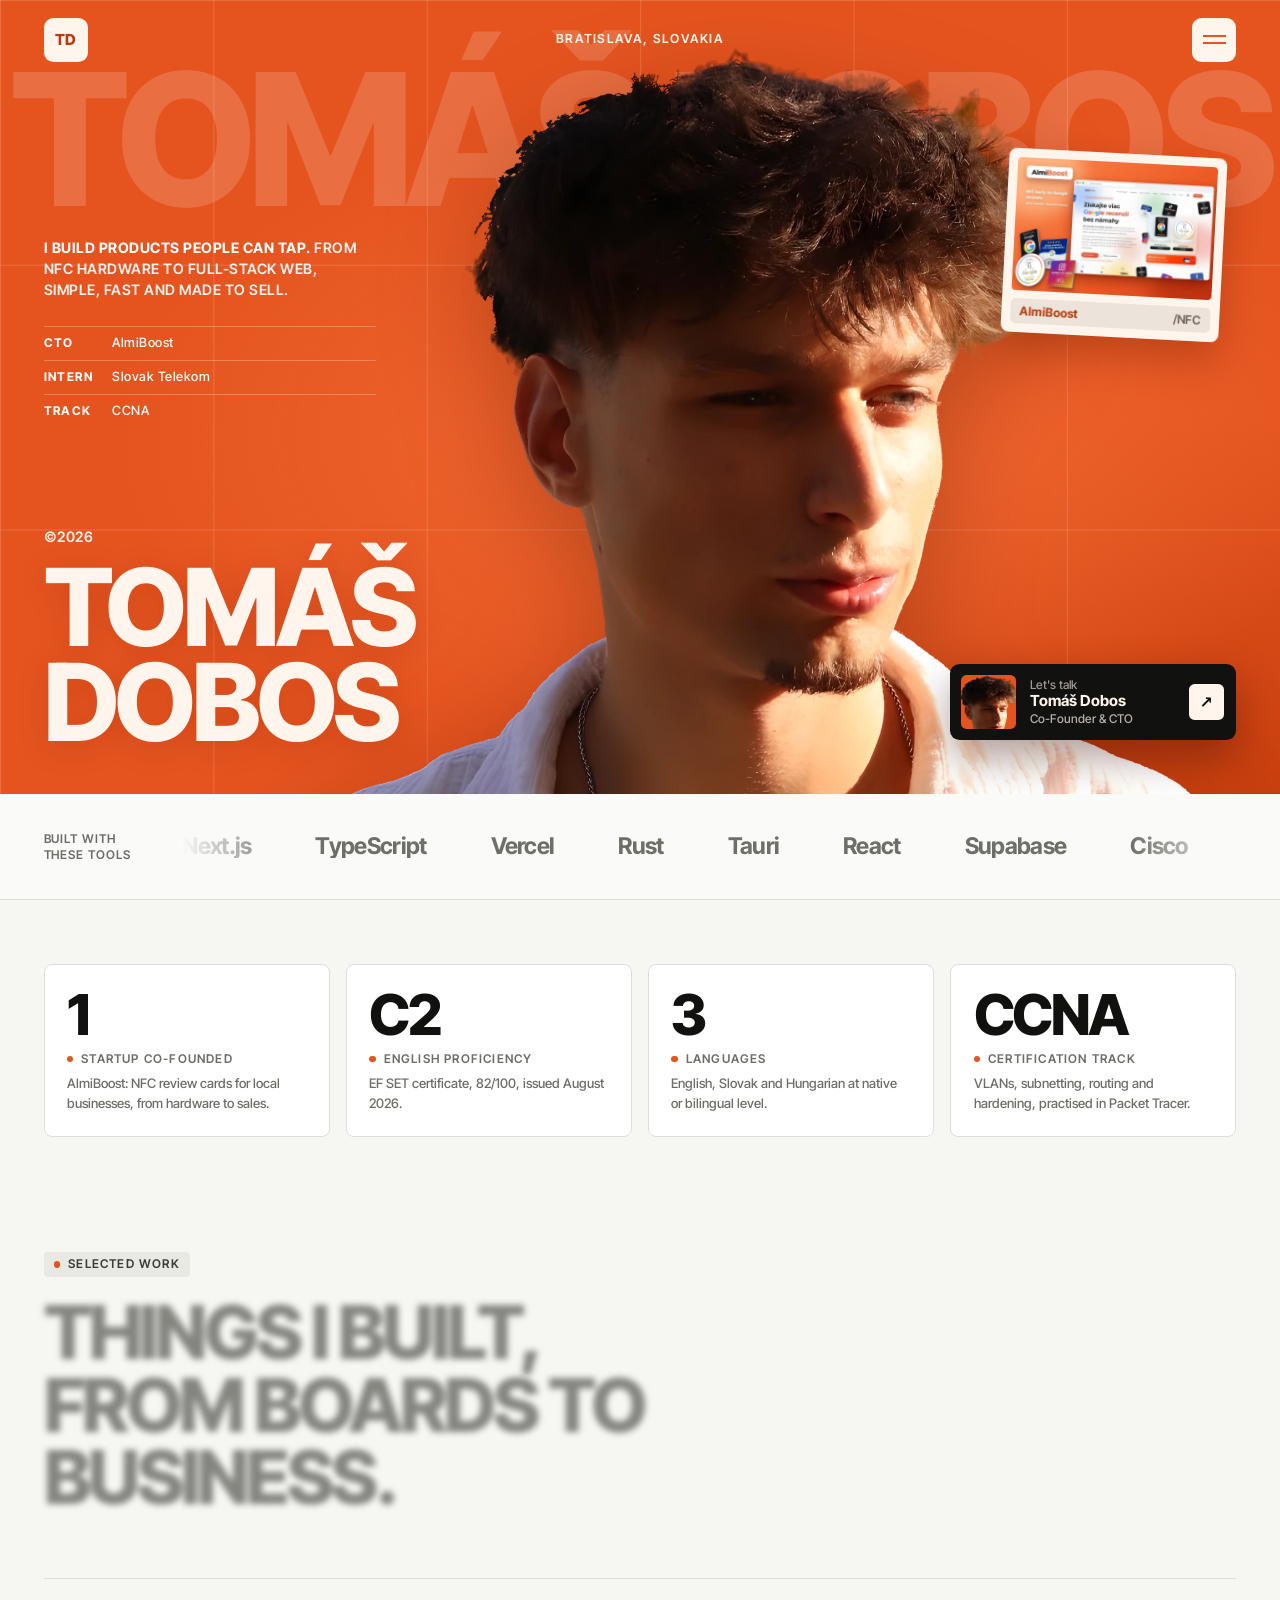
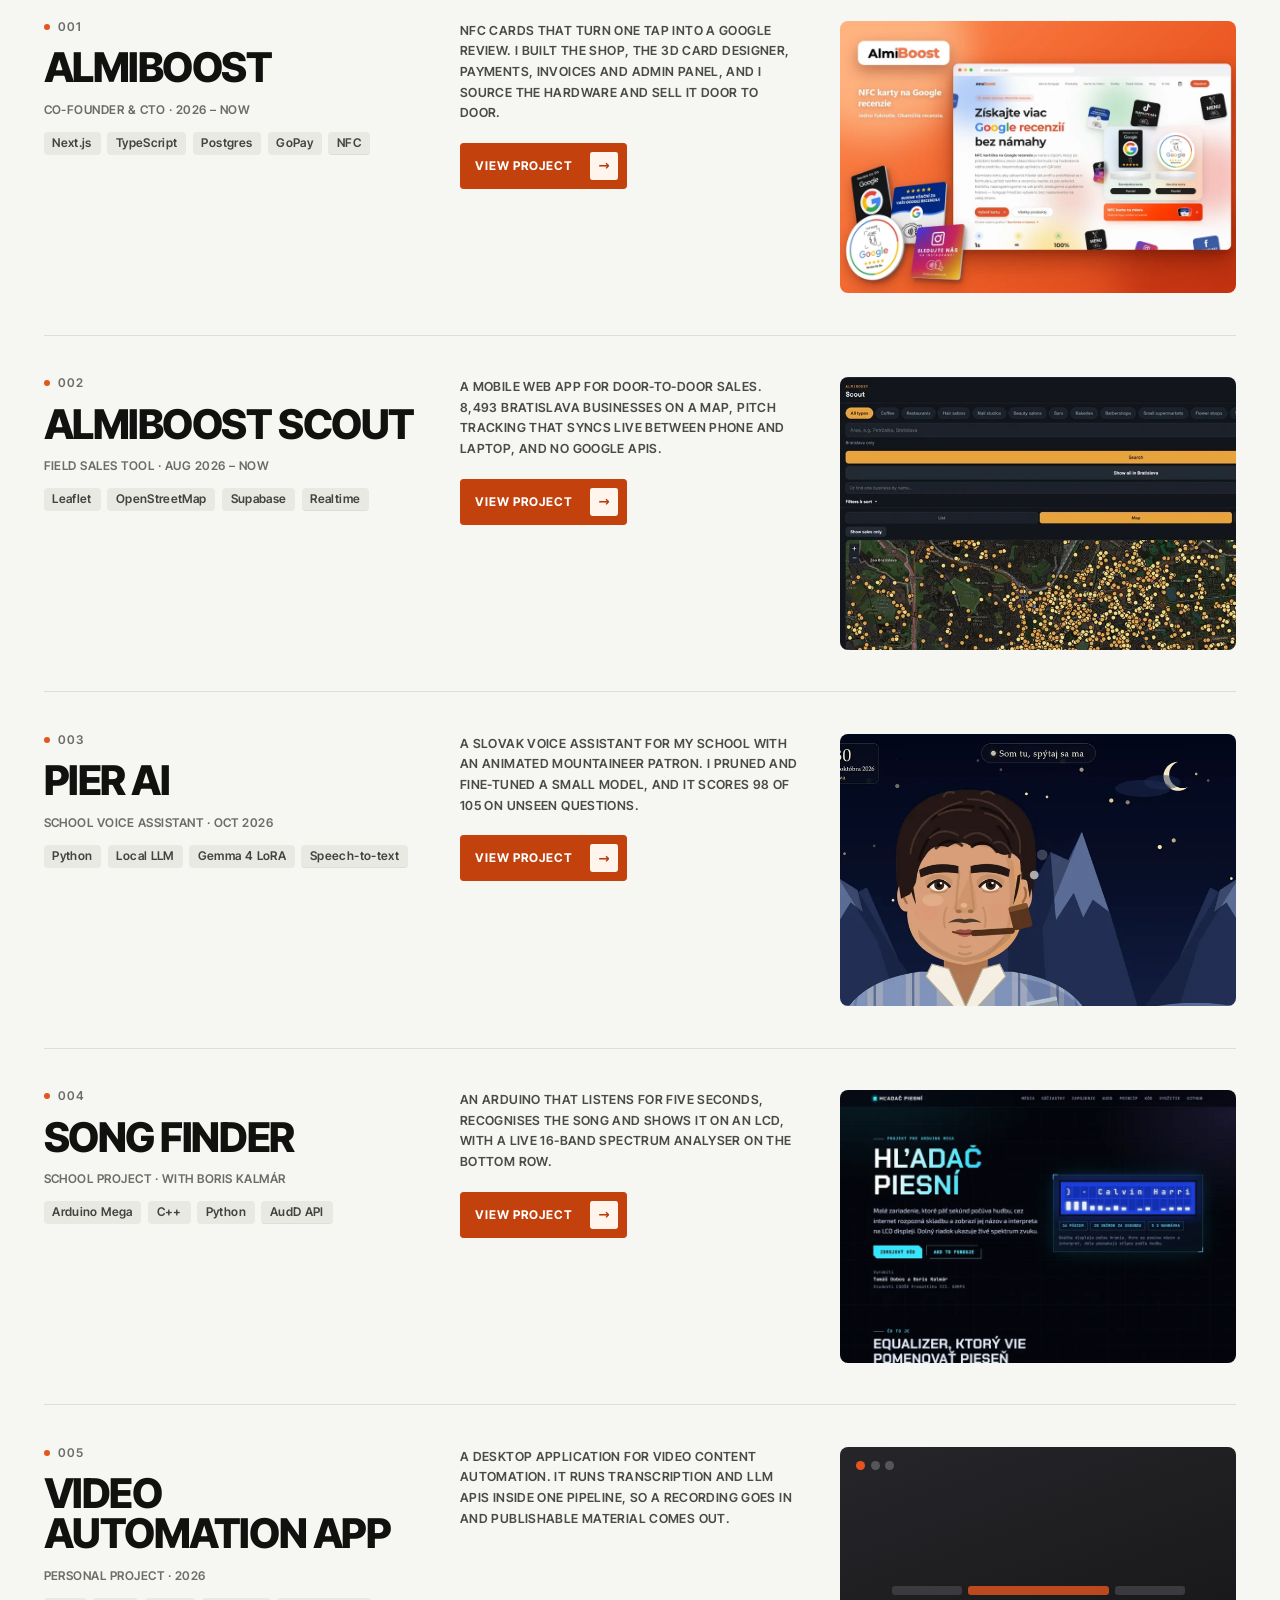
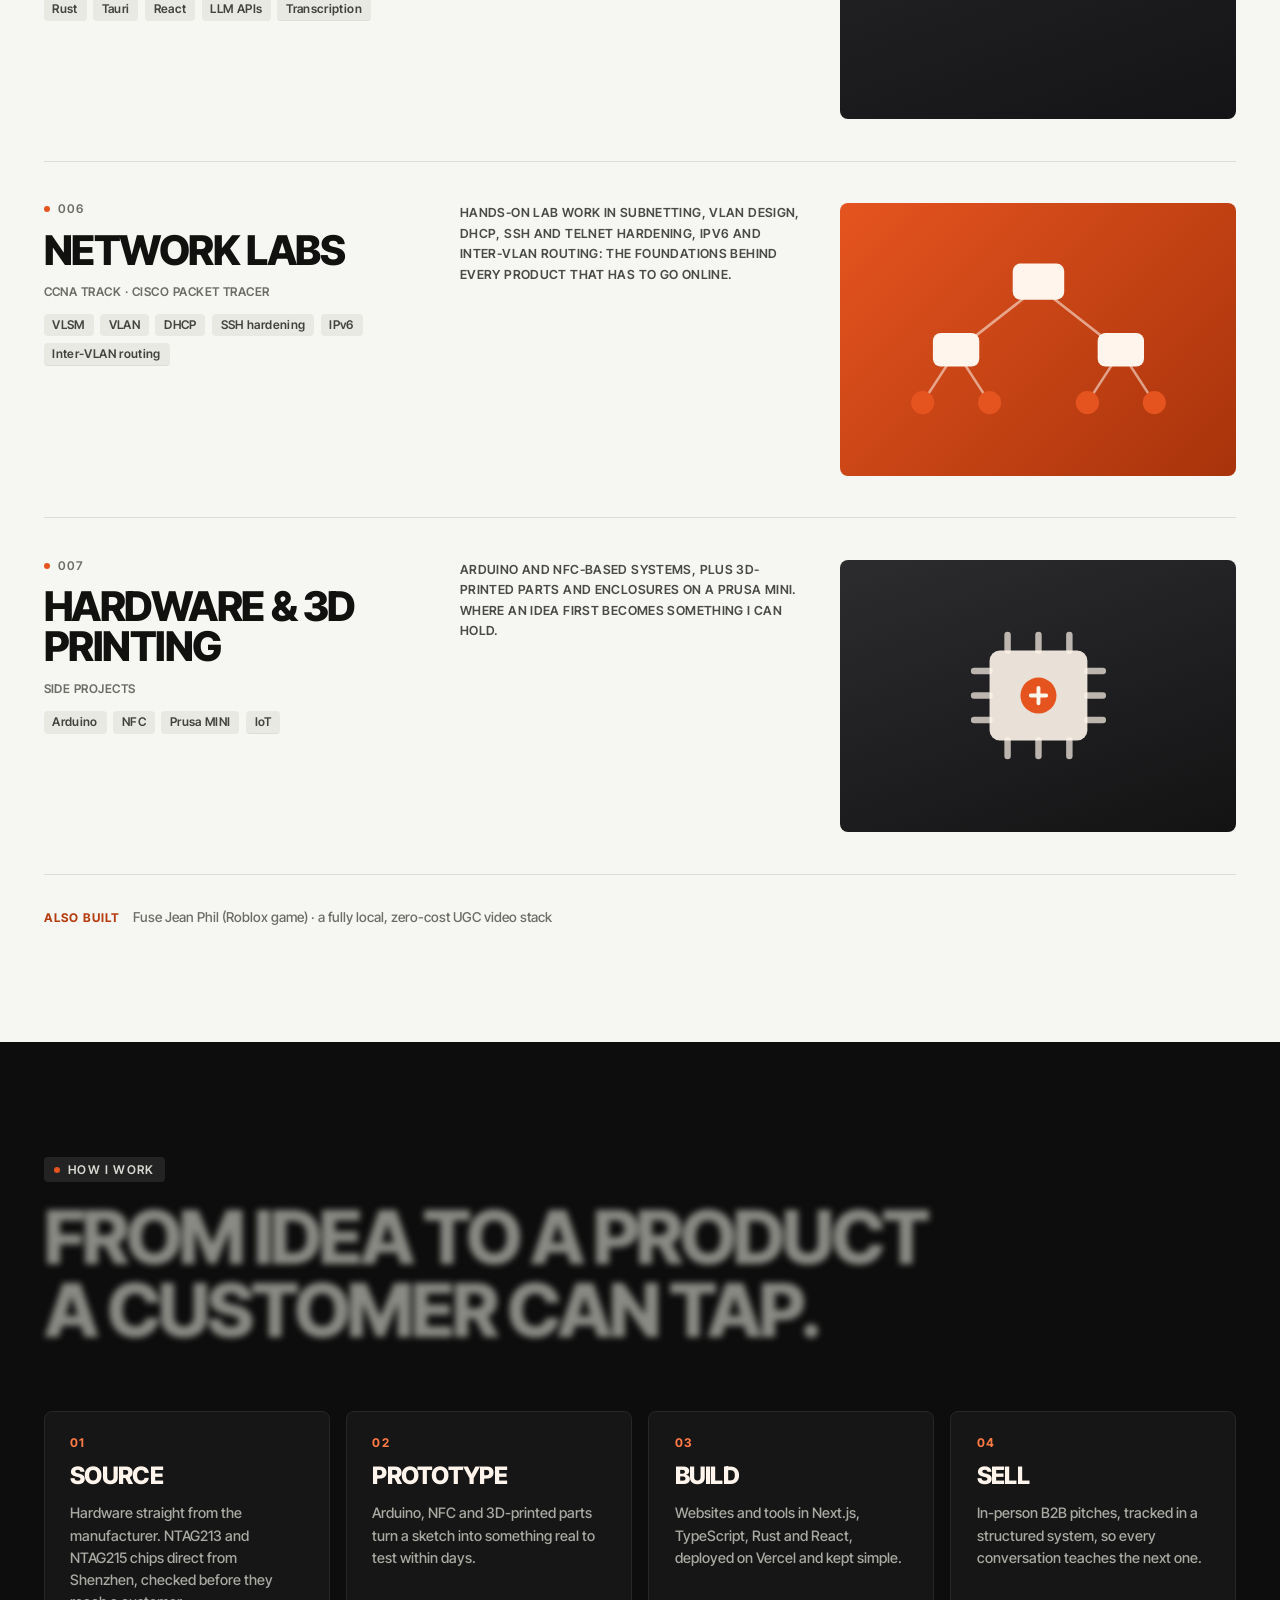
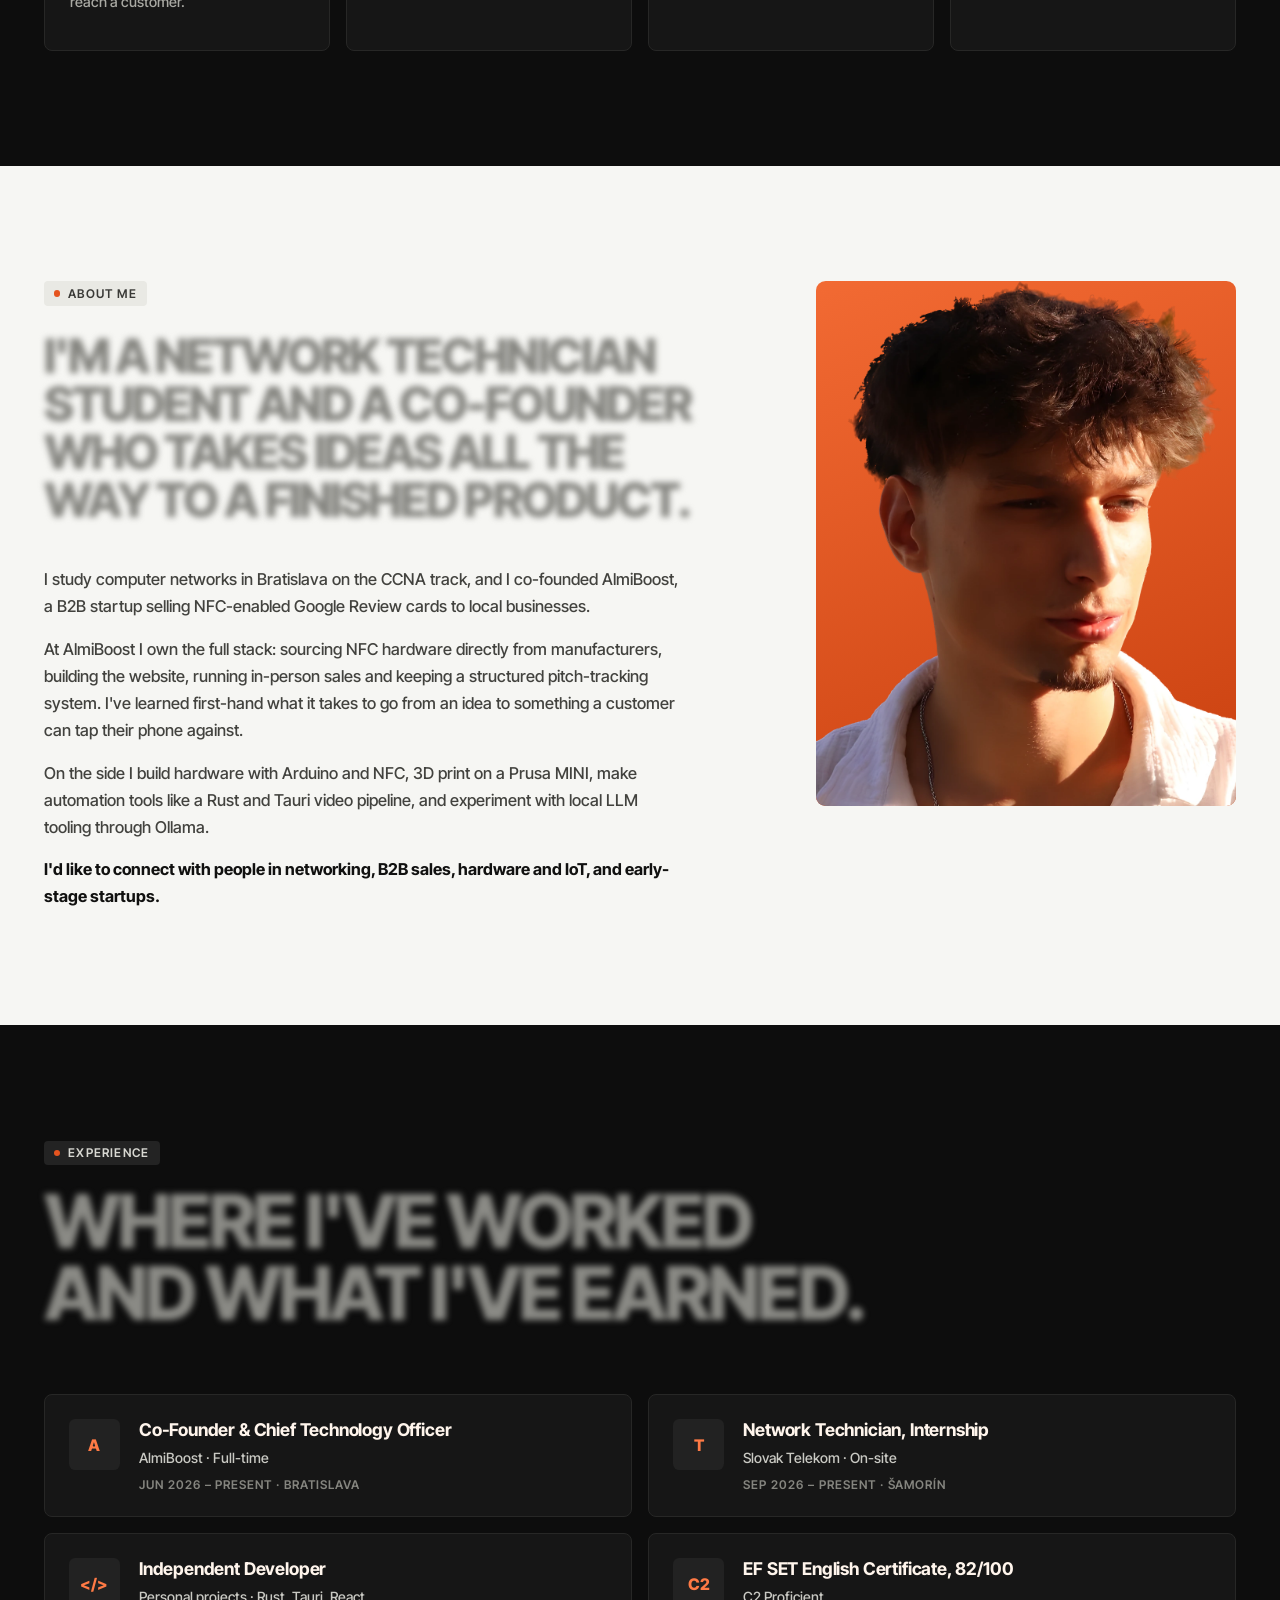
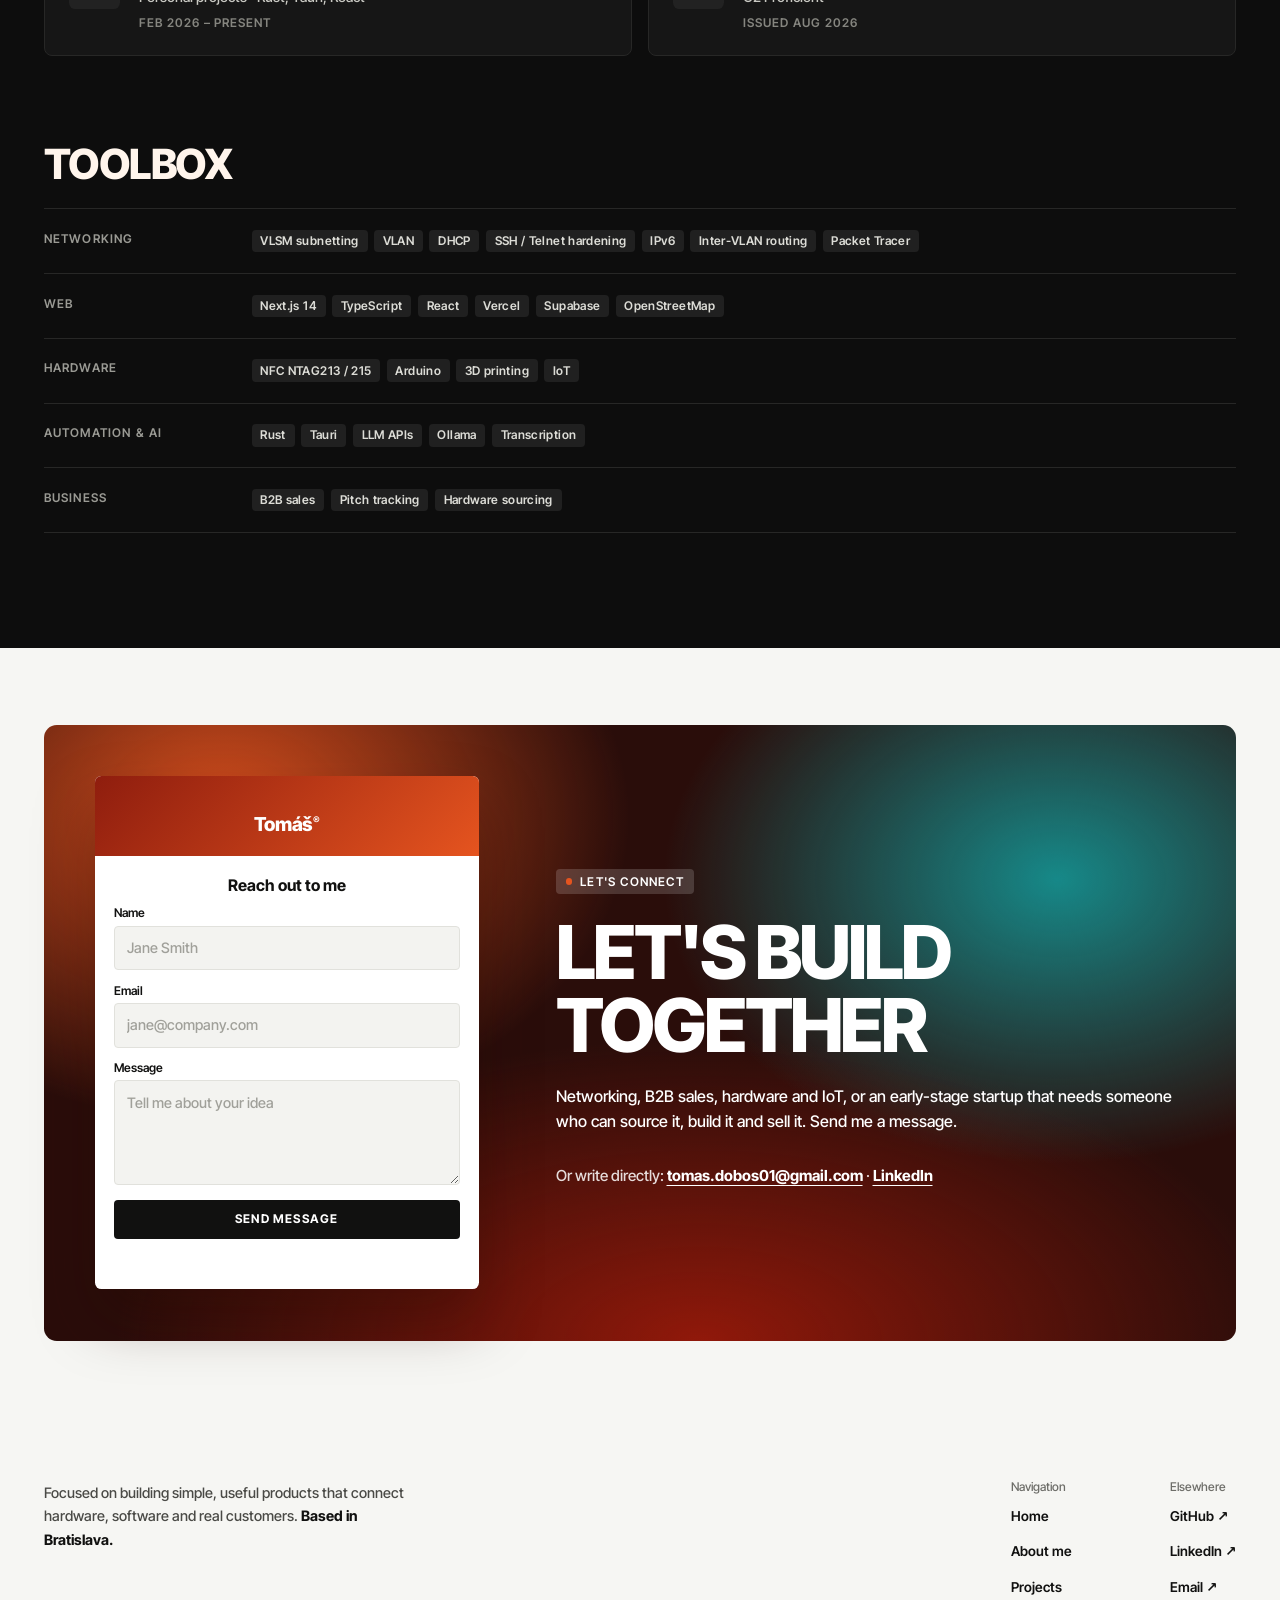
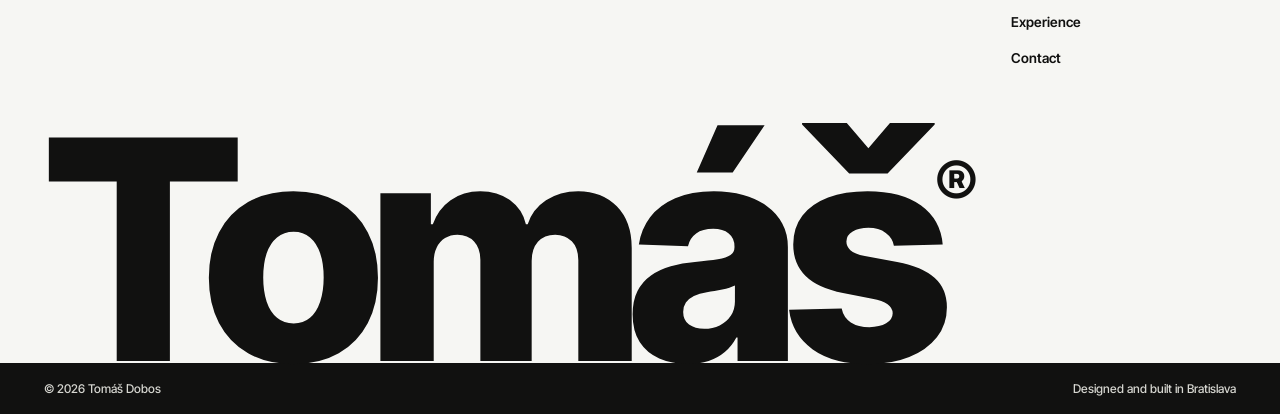
==== commit 1fd3e7ca: "Add real e-mail and LinkedIn links, a direct contact line and a form fallback Co-Authored-By: Claude" ====
--- a/index.html
+++ b/index.html
@@ -21,12 +21,12 @@
 <meta name="twitter:title" content="Tomáš Dobos | Developer &amp; Co-Founder">
 <meta name="twitter:description" content="Co-founder and CTO of AlmiBoost. I build products you can tap, from NFC hardware to full-stack web.">
 <meta name="twitter:image" content="https://tomasko.dev/assets/og.jpg">
-<script type="application/ld+json">{"@context": "https://schema.org", "@graph": [{"@type": "Person", "@id": "https://tomasko.dev/#me", "name": "Tomáš Dobos", "url": "https://tomasko.dev/", "image": "https://tomasko.dev/assets/tomas-1600.webp", "jobTitle": "Co-Founder & CTO", "description": "Developer and co-founder of AlmiBoost, network technician student in Bratislava. NFC hardware, full-stack web and AI.", "worksFor": {"@type": "Organization", "name": "AlmiBoost", "url": "https://www.almiboost.com/"}, "address": {"@type": "PostalAddress", "addressLocality": "Bratislava", "addressCountry": "SK"}, "knowsLanguage": ["en", "sk", "hu"], "sameAs": ["https://github.com/tomaskooooo"]}, {"@type": "WebSite", "@id": "https://tomasko.dev/#site", "url": "https://tomasko.dev/", "name": "Tomáš Dobos", "inLanguage": "en", "author": {"@id": "https://tomasko.dev/#me"}}]}</script>
+<script type="application/ld+json">{"@context": "https://schema.org", "@graph": [{"@type": "Person", "@id": "https://tomasko.dev/#me", "name": "Tomáš Dobos", "url": "https://tomasko.dev/", "image": "https://tomasko.dev/assets/tomas-1600.webp", "jobTitle": "Co-Founder & CTO", "description": "Developer and co-founder of AlmiBoost, network technician student in Bratislava. NFC hardware, full-stack web and AI.", "worksFor": {"@type": "Organization", "name": "AlmiBoost", "url": "https://www.almiboost.com/"}, "address": {"@type": "PostalAddress", "addressLocality": "Bratislava", "addressCountry": "SK"}, "knowsLanguage": ["en", "sk", "hu"], "sameAs": ["https://github.com/tomaskooooo", "https://www.linkedin.com/in/larping/"]}, {"@type": "WebSite", "@id": "https://tomasko.dev/#site", "url": "https://tomasko.dev/", "name": "Tomáš Dobos", "inLanguage": "en", "author": {"@id": "https://tomasko.dev/#me"}}]}</script>
 <meta name="theme-color" content="#e5541f">
 <link rel="icon" href="data:image/svg+xml,%3Csvg xmlns='http://www.w3.org/2000/svg' viewBox='0 0 32 32'%3E%3Crect width='32' height='32' rx='7' fill='%23e5541f'/%3E%3Ctext x='16' y='22' font-family='Arial' font-weight='800' font-size='15' text-anchor='middle' fill='%23fff5ec'%3ETD%3C/text%3E%3C/svg%3E">
 <link rel="preload" as="font" type="font/woff2" href="assets/fonts/inter-tight-latin.woff2" crossorigin>
 <link rel="preload" as="image" href="assets/tomas-900.webp" imagesrcset="assets/tomas-900.webp 900w, assets/tomas-1600.webp 1600w, assets/tomas-4k.webp 3835w" imagesizes="(min-width: 56rem) 80vw, min(118vw, 704px)" fetchpriority="high">
-<link rel="stylesheet" href="style.css">
+<link rel="stylesheet" href="style.css?v=2">
 <script>document.documentElement.classList.add('js');window.va=window.va||function(){(window.vaq=window.vaq||[]).push(arguments)};</script>
 </head>
 <body>
@@ -59,10 +59,10 @@
     </nav>
     <div class="menu-plus" aria-hidden="true"><i>+</i><i>+</i><i>+</i><i>+</i><i>+</i></div>
     <div class="menu-info">
-      <p><small>Contact mail</small><a data-mail="text" href="mailto:YOUR@EMAIL">YOUR@EMAIL</a></p>
+      <p><small>Contact mail</small><a data-mail="text" href="mailto:tomas.dobos01@gmail.com">tomas.dobos01@gmail.com</a></p>
       <p><small>Based in</small>Bratislava, Slovakia</p>
       <p><small>Open to</small>Networking, B2B sales, hardware / IoT, early-stage startups</p>
-      <p class="menu-soc"><a href="https://github.com/tomaskooooo" target="_blank" rel="noopener">GitHub ↗</a><a data-linkedin href="#contact">LinkedIn ↗</a></p>
+      <p class="menu-soc"><a href="https://github.com/tomaskooooo" target="_blank" rel="noopener">GitHub ↗</a><a data-linkedin href="https://www.linkedin.com/in/larping/" target="_blank" rel="noopener">LinkedIn ↗</a></p>
     </div>
   </div>
   <button class="menu-close" type="button" aria-label="Close menu"><i></i><i></i></button>
@@ -315,6 +315,7 @@
       <p class="chip glass"><i></i>Let's connect</p>
       <h2>Let's build<br>together</h2>
       <p>Networking, B2B sales, hardware and IoT, or an early-stage startup that needs someone who can source it, build it and sell it. Send me a message.</p>
+      <p class="contact-direct">Or write directly: <a data-mail="text" href="mailto:tomas.dobos01@gmail.com">tomas.dobos01@gmail.com</a> · <a data-linkedin href="https://www.linkedin.com/in/larping/" target="_blank" rel="noopener">LinkedIn</a></p>
     </div>
   </div>
 </section>
@@ -326,7 +327,7 @@
       <p class="foot-blurb">Focused on building simple, useful products that connect hardware, software and real customers. <b>Based in Bratislava.</b></p>
       <div class="foot-cols">
         <div><small>Navigation</small><a href="#top">Home</a><a href="#about">About me</a><a href="#projects">Projects</a><a href="#experience">Experience</a><a href="#contact">Contact</a></div>
-        <div><small>Elsewhere</small><a href="https://github.com/tomaskooooo" target="_blank" rel="noopener">GitHub ↗</a><a data-linkedin href="#contact">LinkedIn ↗</a><a data-mail href="mailto:YOUR@EMAIL">Email ↗</a></div>
+        <div><small>Elsewhere</small><a href="https://github.com/tomaskooooo" target="_blank" rel="noopener">GitHub ↗</a><a data-linkedin href="https://www.linkedin.com/in/larping/" target="_blank" rel="noopener">LinkedIn ↗</a><a data-mail href="mailto:tomas.dobos01@gmail.com">Email ↗</a></div>
       </div>
     </div>
     <p class="foot-name" aria-hidden="true">Tomáš<sup>®</sup></p>
@@ -334,7 +335,7 @@
   <div class="foot-bar"><span>© 2026 Tomáš Dobos</span><span>Designed and built in Bratislava</span></div>
 </footer>
 
-<script src="script.js"></script>
+<script src="script.js?v=2"></script>
 <script defer src="/_vercel/insights/script.js"></script>
 </body>
 </html>
--- a/style.css
+++ b/style.css
@@ -455,3 +455,43 @@
 
 .pg-table:focus-visible { outline: 2px solid var(--orange-ink); outline-offset: 2px; }
 .pg-code:focus-visible { outline: 2px solid var(--orange-dark); outline-offset: 2px; }
+
+/* ---------- 404 page ---------- */
+.nf {
+  position: relative; display: flex; align-items: center; min-height: 100vh; min-height: 100svh; overflow: hidden; isolation: isolate; color: var(--cream);
+  background:
+    radial-gradient(70% 60% at 70% 55%, var(--orange-hi), transparent 70%),
+    radial-gradient(90% 80% at 100% 100%, var(--orange-lo), transparent 60%),
+    var(--orange);
+}
+.nf-num { position: absolute; inset: 0; z-index: -1; pointer-events: none; user-select: none; display: grid; place-items: center; }
+.nf-num::before { content: attr(data-text); font: 800 clamp(11rem, 46vw, 56rem)/0.8 var(--font); letter-spacing: -0.06em; color: rgba(255, 245, 236, 0.15); transform: translateY(-4%); }
+.nf .top { z-index: 6; }
+.nf-spacer { width: 2.75rem; }
+.nf-img { position: absolute; right: 1vw; bottom: -8vh; z-index: 1; height: min(86vh, 56vw); height: min(86svh, 56vw); width: auto; max-width: none; filter: drop-shadow(0 30px 50px rgba(90, 20, 0, 0.35)); user-select: none; -webkit-user-drag: none; }
+.nf-copy { position: relative; z-index: 4; width: 100%; max-width: 44rem; padding: 7.5rem var(--pad) 4rem; margin-left: clamp(0rem, 2vw, 2rem); }
+.nf-tag { display: inline-flex; padding: 0.5rem 0.8rem; border-radius: 0.25rem; background: rgba(0, 0, 0, 0.22); font: 700 0.75rem/1 var(--font); letter-spacing: 0.12em; text-transform: uppercase; color: #fff; }
+.nf-copy h1 { margin: 1.4rem 0 0; font: 800 clamp(3.2rem, 8.6vw, 7.4rem)/0.88 var(--font); letter-spacing: -0.045em; text-transform: uppercase; color: var(--cream); text-shadow: 0 6px 30px rgba(120, 30, 0, 0.18); }
+.nf-text { margin-top: 1.6rem; max-width: 30rem; font: 600 1.05rem/1.55 var(--font); color: #fff; }
+.nf-actions { margin-top: 2rem; display: flex; flex-wrap: wrap; gap: 0.9rem; }
+.nf-btn { display: inline-flex; align-items: center; gap: 1rem; min-height: 3rem; padding: 0.5rem 0.6rem 0.5rem 1.1rem; border-radius: 0.3rem; background: var(--cream); color: var(--ink); border: 1px solid var(--cream); font: 700 0.8rem/1 var(--font); letter-spacing: 0.08em; text-transform: uppercase; transition: background 0.2s, color 0.2s, transform 0.2s; }
+.nf-btn i { display: grid; place-items: center; width: 1.9rem; height: 1.9rem; border-radius: 0.2rem; background: var(--orange-btn); color: #fff; font-style: normal; }
+.nf-btn:hover { transform: translateY(-2px); background: #fff; }
+.nf-btn.outline { background: transparent; color: #fff; border-color: rgba(255, 245, 236, 0.7); }
+.nf-btn.outline i { background: rgba(255, 255, 255, 0.2); }
+.nf-btn.outline:hover { background: rgba(255, 255, 255, 0.14); }
+.nf-btn:focus-visible { outline: 3px solid #fff; outline-offset: 3px; }
+.nf-links { margin-top: 2rem; display: flex; flex-wrap: wrap; align-items: center; gap: 0.3rem 1.4rem; font: 600 0.85rem/1 var(--font); }
+.nf-links span { font: 700 0.75rem/1 var(--font); letter-spacing: 0.1em; text-transform: uppercase; color: rgba(255, 255, 255, 0.85); }
+.nf-links a { display: inline-block; padding: 0.7rem 0; color: #fff; text-decoration: underline; text-underline-offset: 0.25em; text-decoration-color: rgba(255, 255, 255, 0.5); }
+.nf-links a:hover { text-decoration-color: #fff; }
+@media (max-width: 56rem) {
+  .nf { flex-direction: column; align-items: flex-start; justify-content: flex-start; }
+  .nf-copy { order: 1; padding-top: 6.5rem; padding-bottom: 0; margin-left: 0; }
+  .nf-img { position: relative; right: auto; bottom: auto; height: auto; width: 125vw; max-width: 46rem; align-self: center; order: 2; margin: 0.5rem 0 0; -webkit-mask-image: linear-gradient(#000 82%, transparent 99%); mask-image: linear-gradient(#000 82%, transparent 99%); filter: none; }
+  .nf-num::before { transform: translateY(-14%); }
+}
+
+.cf-note a { color: var(--orange-ink); text-decoration: underline; text-underline-offset: 0.2em; }
+.contact-copy .contact-direct { max-width: none; font-size: 0.95rem; color: #fff; }
+.contact-direct a { display: inline-block; padding: 0.5rem 0; color: #fff; font-weight: 700; text-decoration: underline; text-underline-offset: 0.25em; }
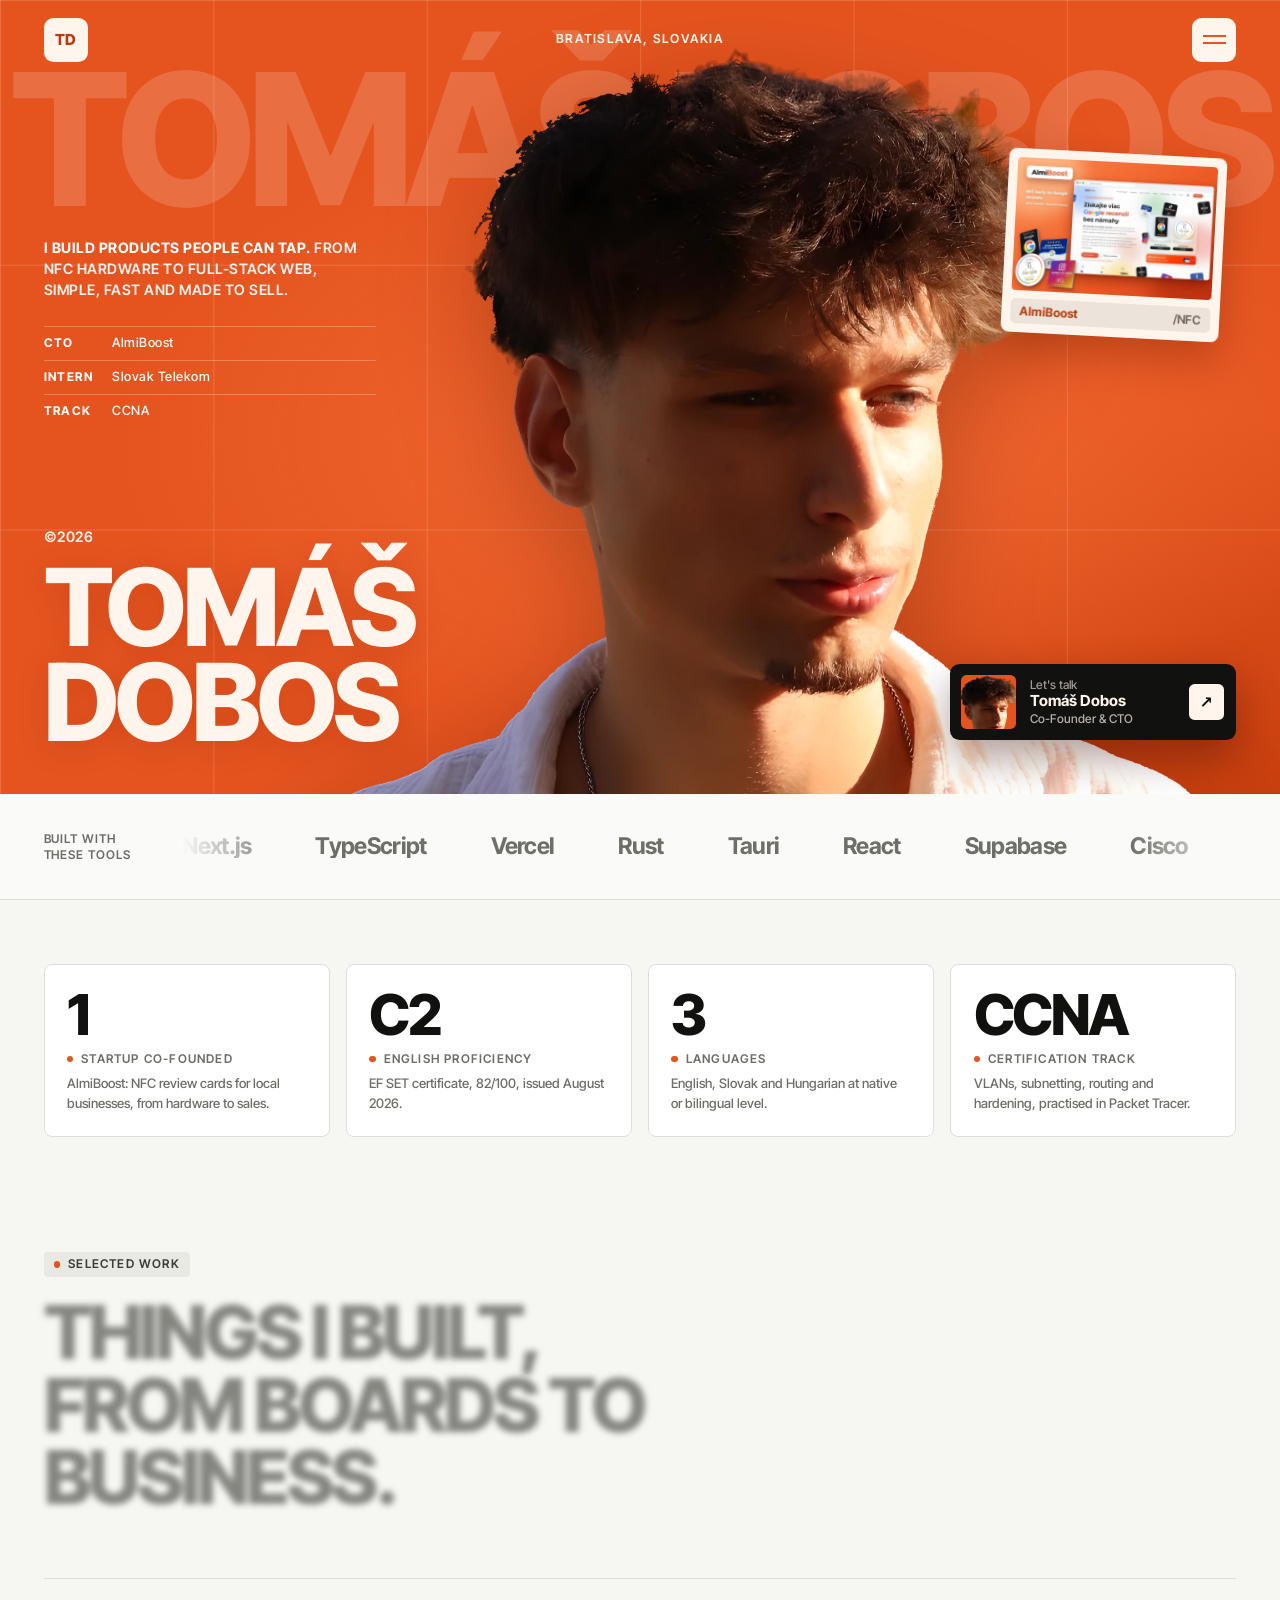
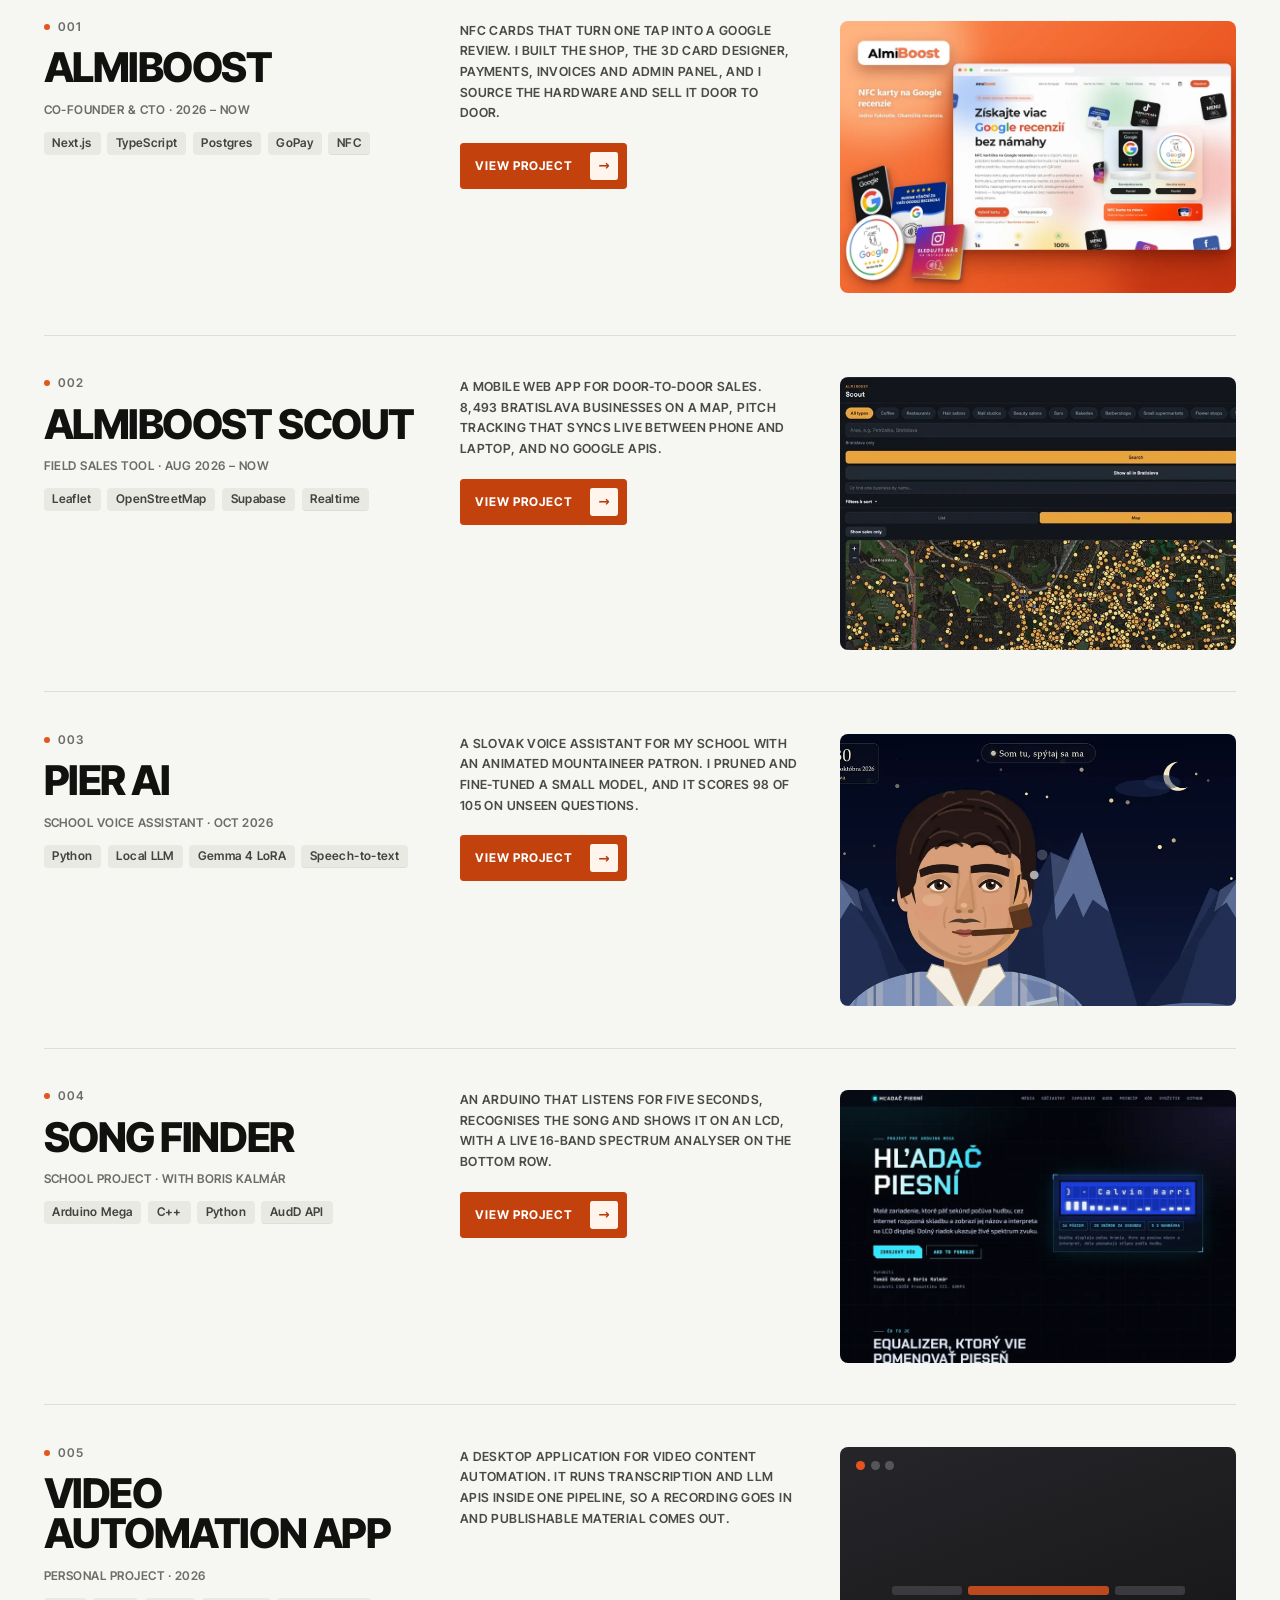
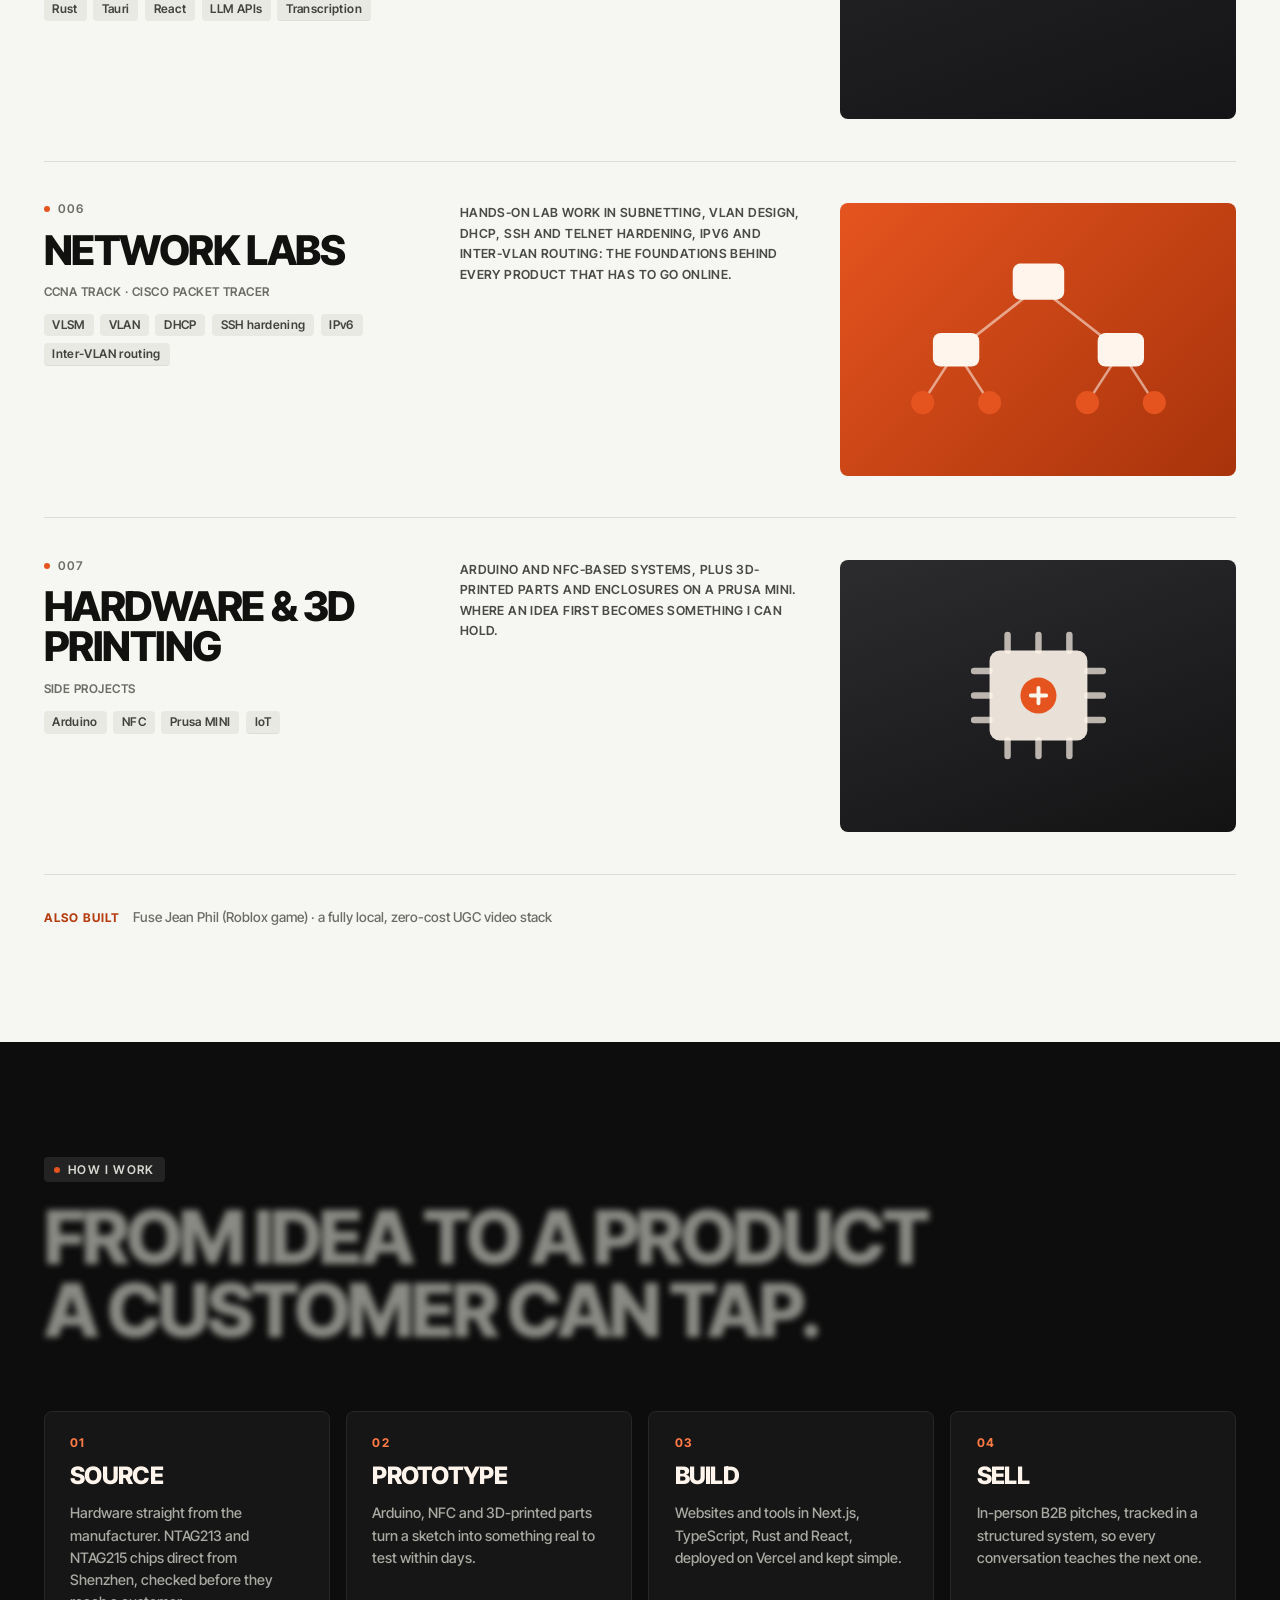
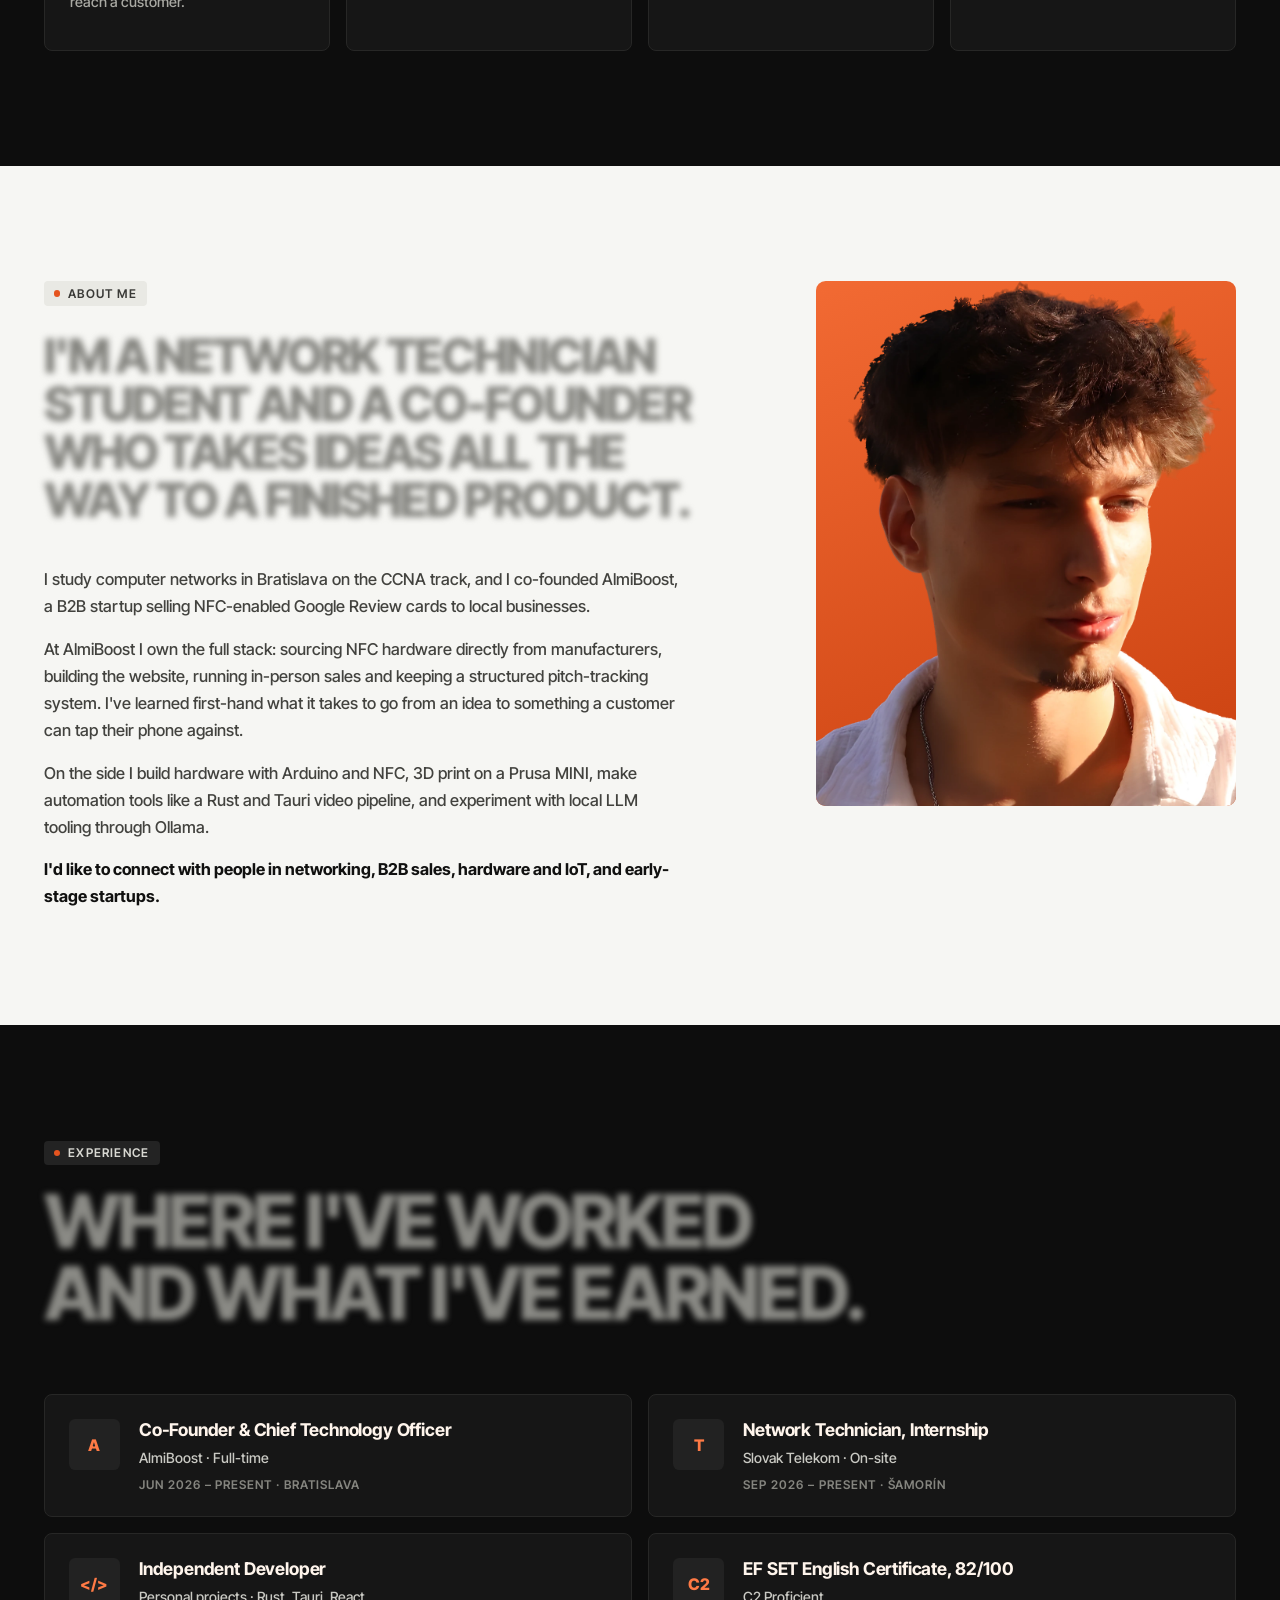
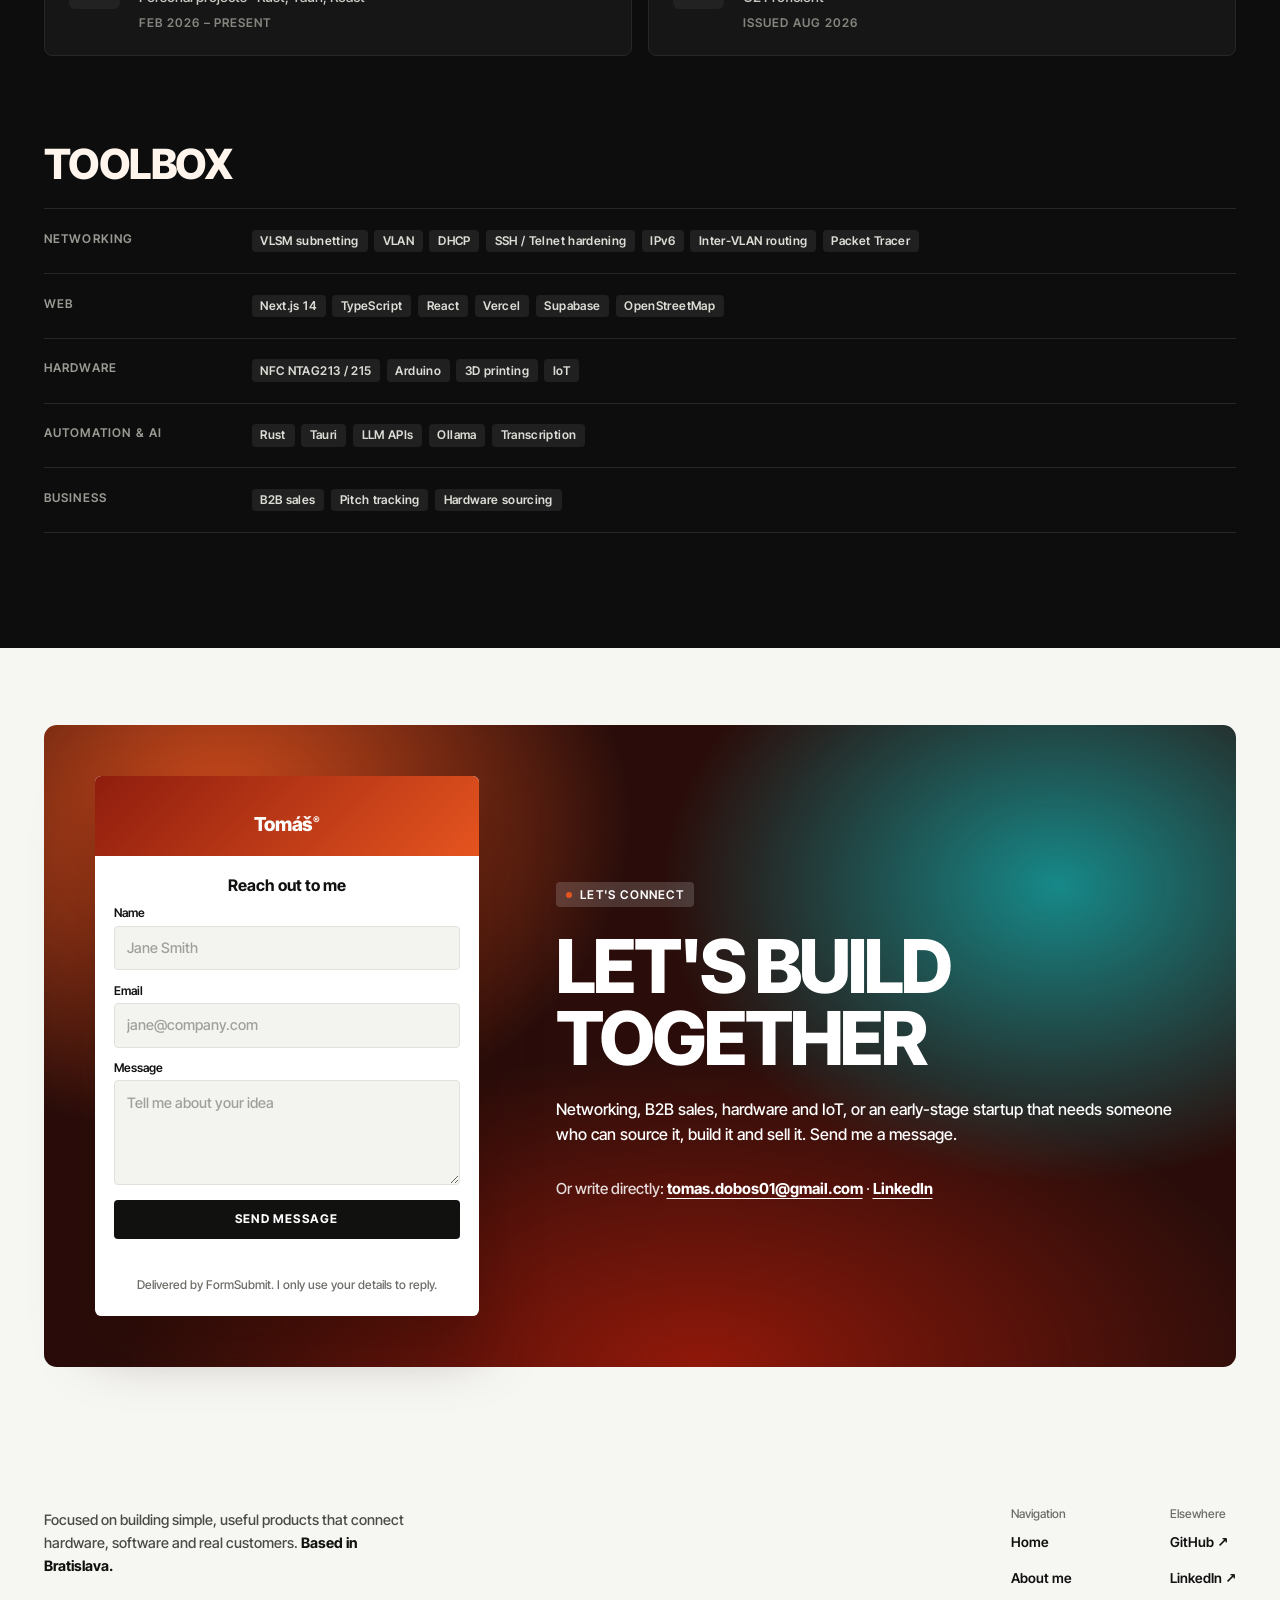
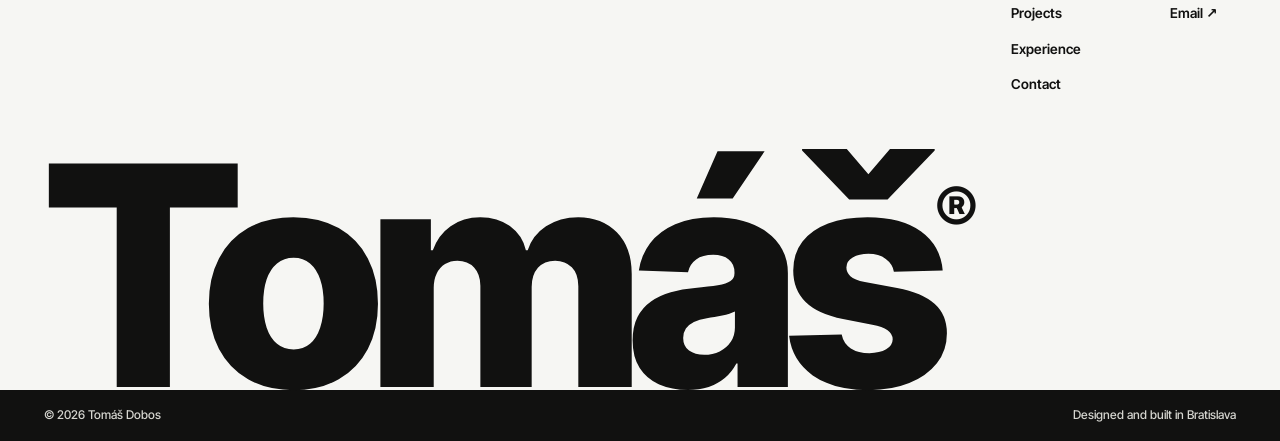
==== commit 75d879d8: "Send the contact form through FormSubmit with a spam trap and a fallback address Co-Authored-By: Cla" ====
--- a/index.html
+++ b/index.html
@@ -307,9 +307,11 @@
       <h3>Reach out to me</h3>
       <label>Name<input name="name" type="text" autocomplete="name" placeholder="Jane Smith" required></label>
       <label>Email<input name="email" type="email" autocomplete="email" placeholder="jane@company.com" required></label>
-      <label>Message<textarea name="message" rows="4" placeholder="Tell me about your idea"></textarea></label>
+      <label>Message<textarea name="message" rows="4" placeholder="Tell me about your idea" required></textarea></label>
+      <input class="hp" type="text" name="_honey" tabindex="-1" autocomplete="off" aria-hidden="true">
       <button type="submit">Send message</button>
       <p class="cf-note" id="formNote" role="status"></p>
+      <p class="cf-fine">Delivered by FormSubmit. I only use your details to reply.</p>
     </form>
     <div class="contact-copy">
       <p class="chip glass"><i></i>Let's connect</p>
--- a/style.css
+++ b/style.css
@@ -495,3 +495,7 @@
 .cf-note a { color: var(--orange-ink); text-decoration: underline; text-underline-offset: 0.2em; }
 .contact-copy .contact-direct { max-width: none; font-size: 0.95rem; color: #fff; }
 .contact-direct a { display: inline-block; padding: 0.5rem 0; color: #fff; font-weight: 700; text-decoration: underline; text-underline-offset: 0.25em; }
+
+.hp { position: absolute; left: -9999px; width: 1px; height: 1px; opacity: 0; pointer-events: none; }
+.cf-fine { margin: -0.3rem 0 0; font: 500 0.75rem/1.4 var(--font); color: var(--muted); text-align: center; }
+.card-form button:disabled { opacity: 0.6; cursor: progress; }
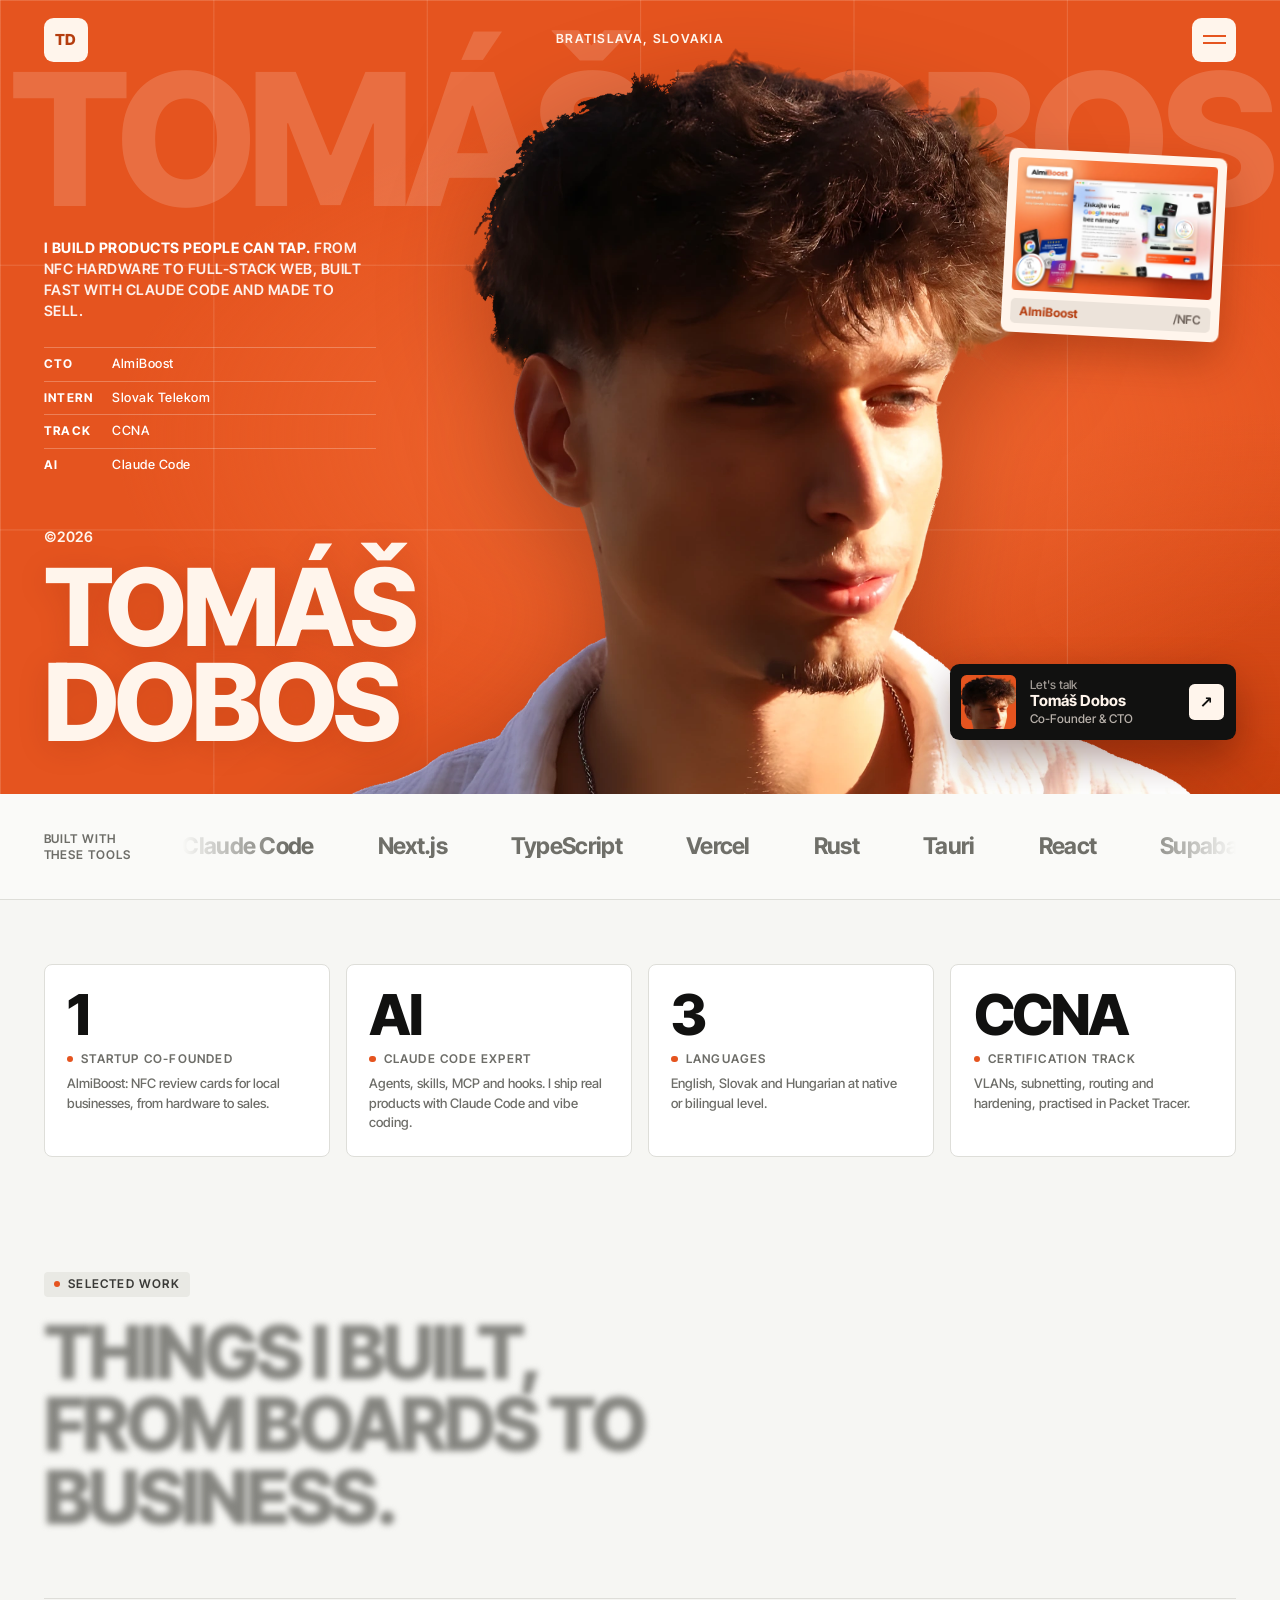
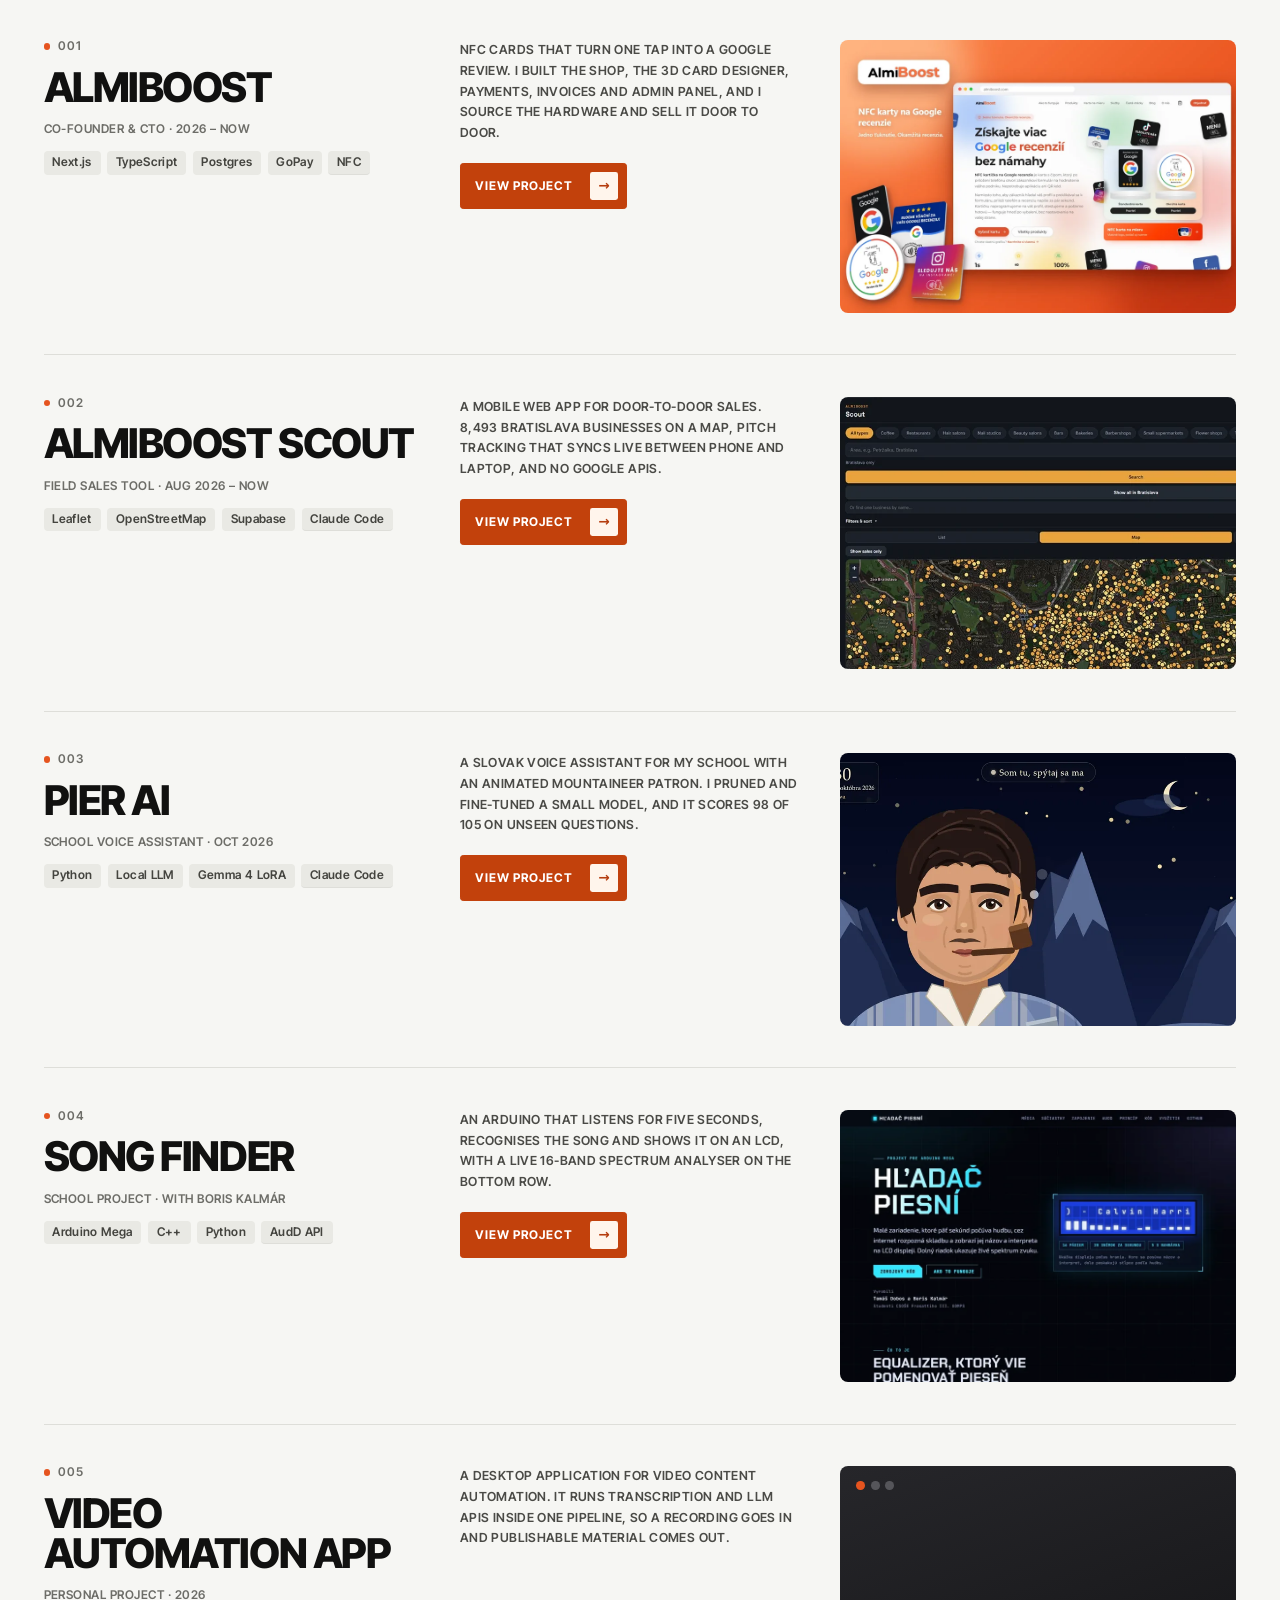
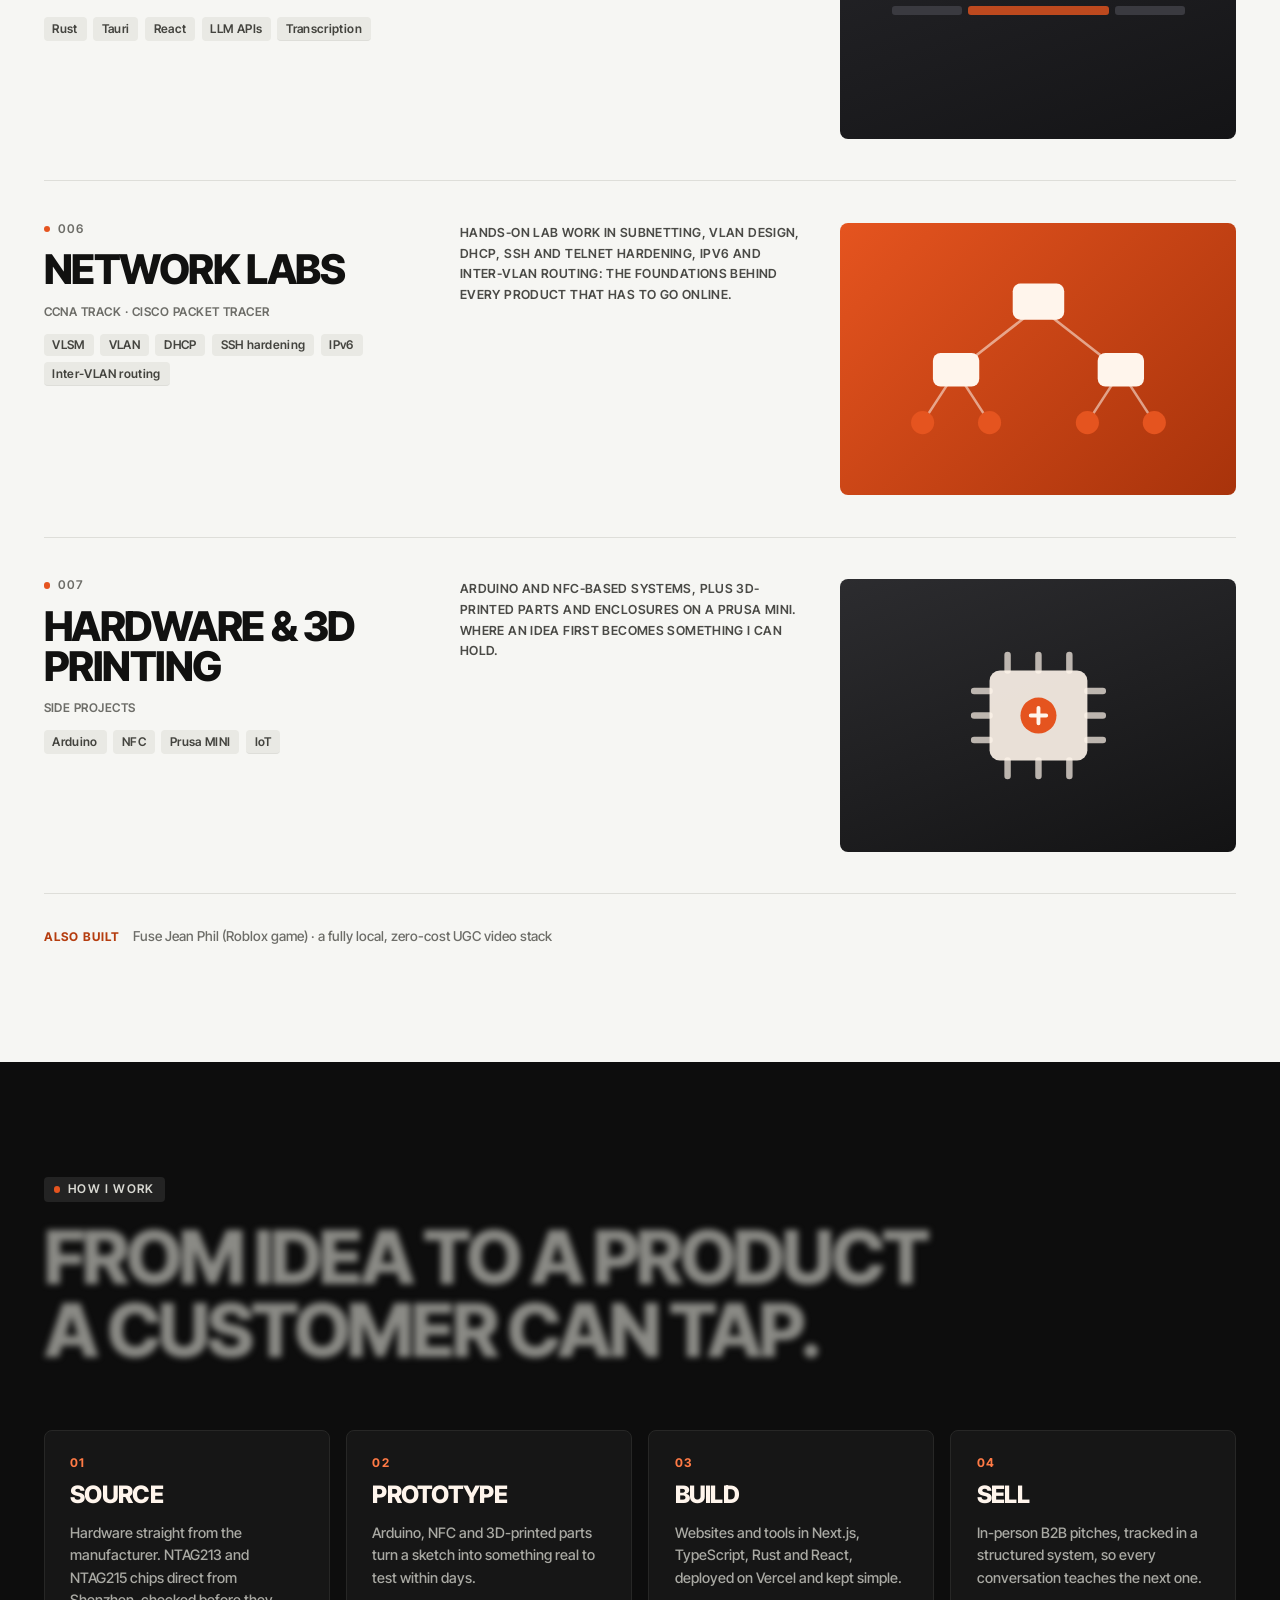
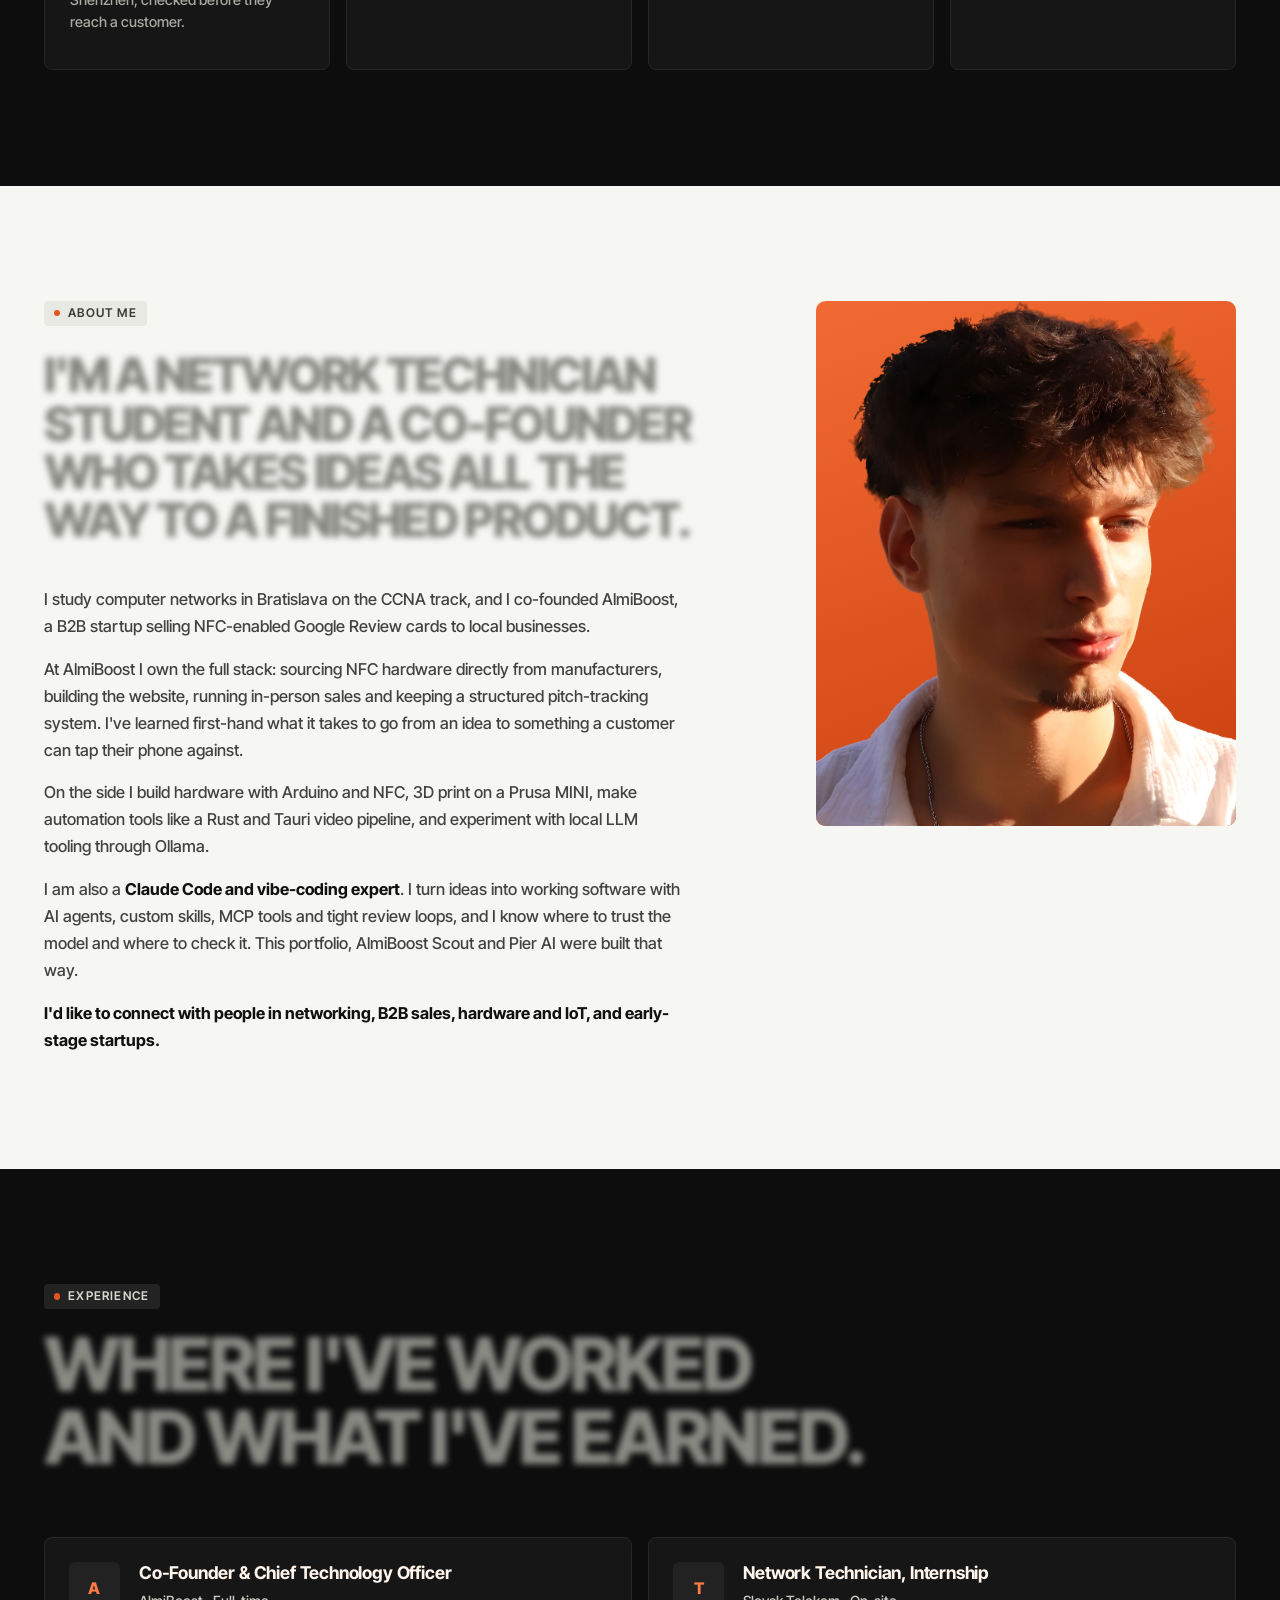
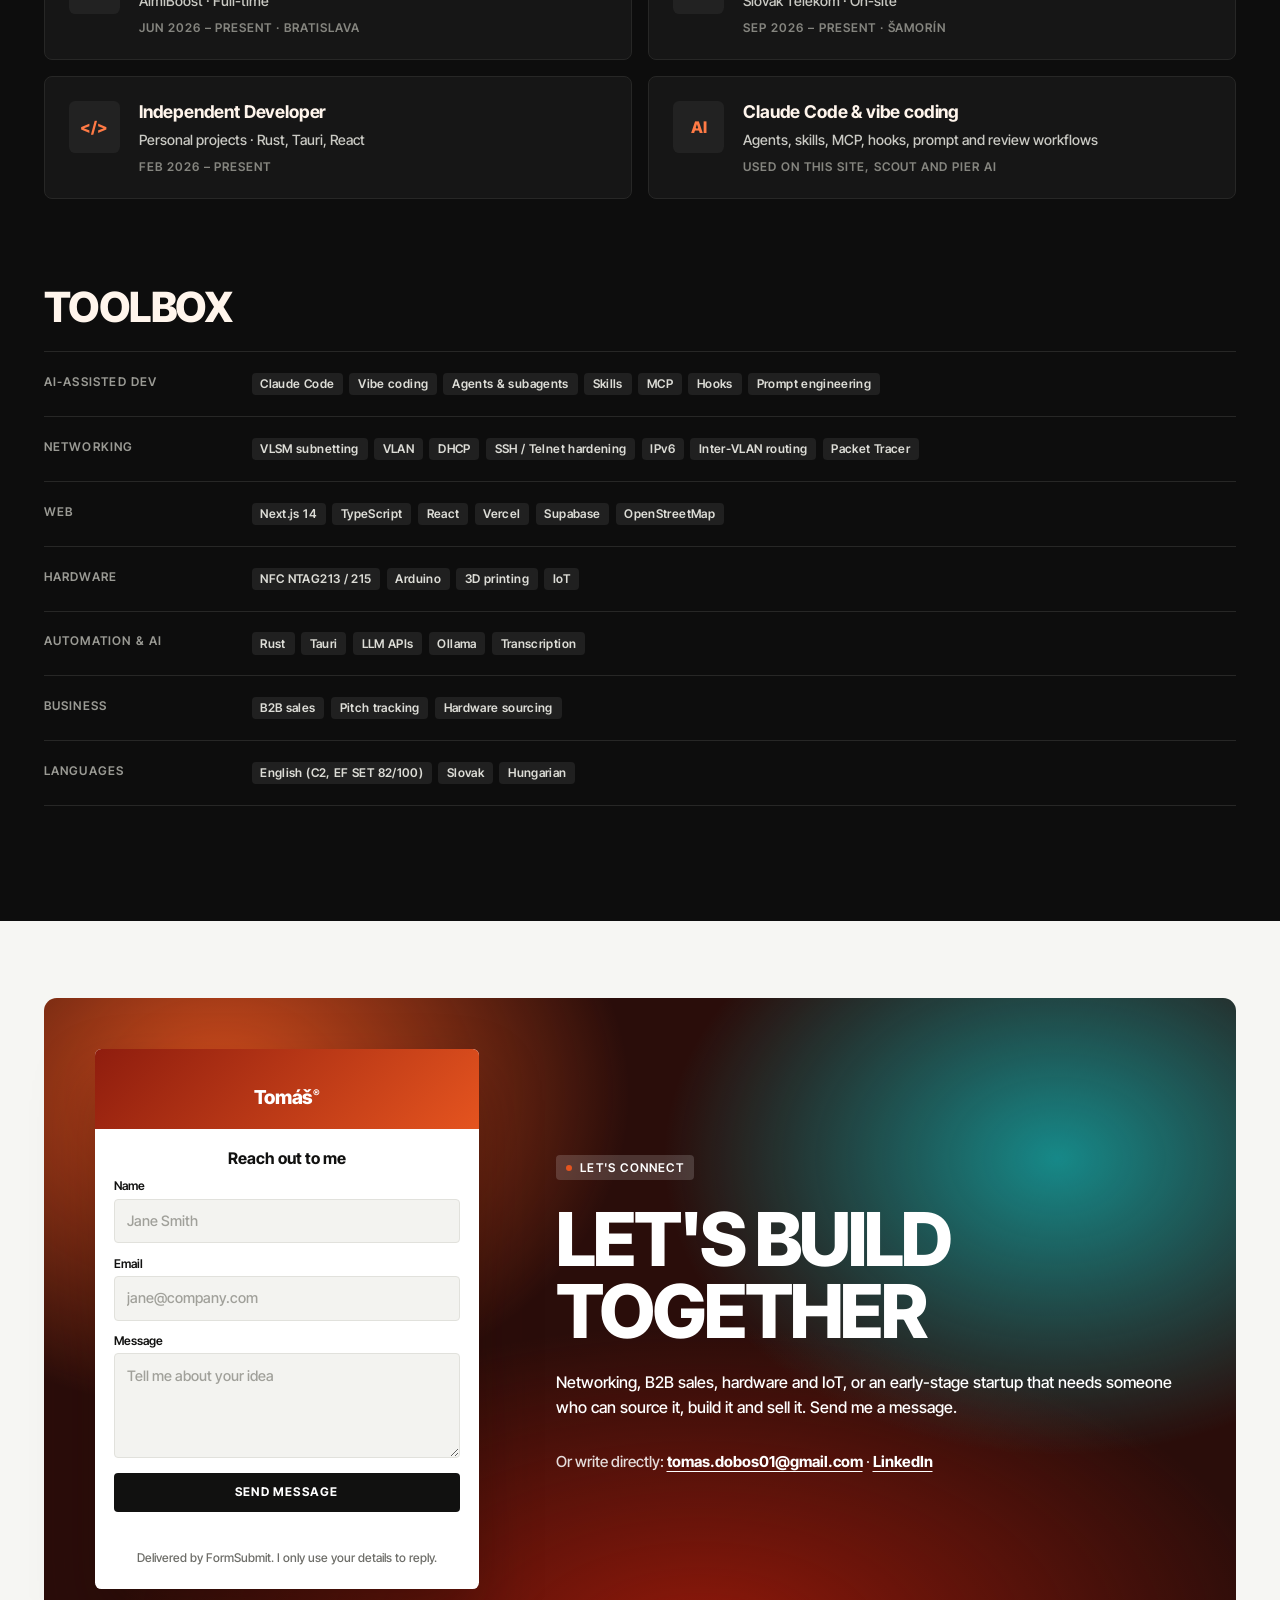
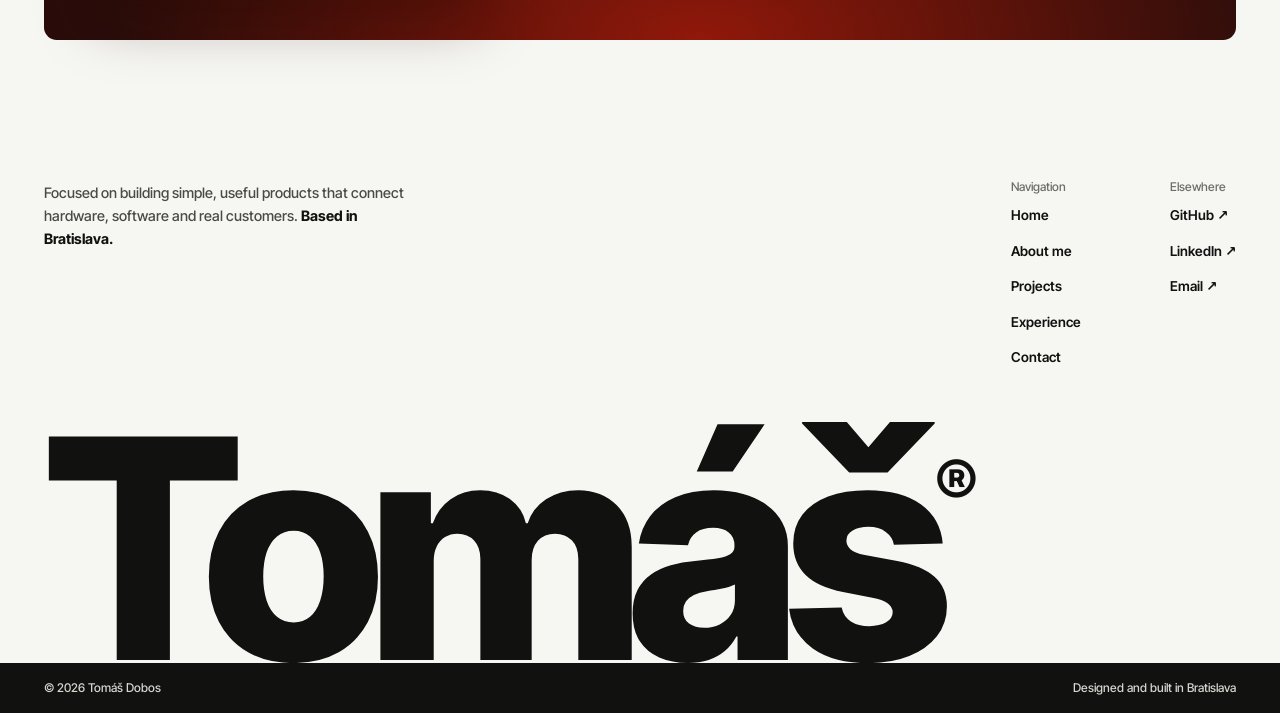
==== commit 976281c0: "Position as a Claude Code and vibe-coding expert and tone down the C2 certificate Co-Authored-By: Cl" ====
--- a/index.html
+++ b/index.html
@@ -3,25 +3,25 @@
 <head>
 <meta charset="utf-8">
 <meta name="viewport" content="width=device-width, initial-scale=1">
-<title>Tomáš Dobos | Developer &amp; Co-Founder</title>
-<meta name="description" content="Tomáš Dobos: co-founder and CTO of AlmiBoost, network technician student in Bratislava. Full-stack web, NFC hardware and automation.">
+<title>Tomáš Dobos | Developer, Co-Founder &amp; Claude Code Expert</title>
+<meta name="description" content="Tomáš Dobos: Claude Code and vibe-coding expert, co-founder and CTO of AlmiBoost, network technician student in Bratislava. Full-stack web, NFC hardware and AI.">
 <meta name="author" content="Tomáš Dobos">
-<link rel="canonical" href="https://tomasko.dev/">
-<meta property="og:title" content="Tomáš Dobos | Developer &amp; Co-Founder">
-<meta property="og:description" content="Co-founder and CTO of AlmiBoost. I build products you can tap, from NFC hardware to full-stack web.">
+<link rel="canonical" href="https://www.tomasko.dev/">
+<meta property="og:title" content="Tomáš Dobos | Developer, Co-Founder &amp; Claude Code Expert">
+<meta property="og:description" content="Claude Code expert and co-founder of AlmiBoost. I build products you can tap, from NFC hardware to full-stack web.">
 <meta property="og:type" content="website">
-<meta property="og:url" content="https://tomasko.dev/">
+<meta property="og:url" content="https://www.tomasko.dev/">
 <meta property="og:site_name" content="Tomáš Dobos">
 <meta property="og:locale" content="en_US">
-<meta property="og:image" content="https://tomasko.dev/assets/og.jpg">
+<meta property="og:image" content="https://www.tomasko.dev/assets/og.jpg">
 <meta property="og:image:width" content="1200">
 <meta property="og:image:height" content="630">
 <meta property="og:image:alt" content="Tomáš Dobos, developer and co-founder">
 <meta name="twitter:card" content="summary_large_image">
-<meta name="twitter:title" content="Tomáš Dobos | Developer &amp; Co-Founder">
-<meta name="twitter:description" content="Co-founder and CTO of AlmiBoost. I build products you can tap, from NFC hardware to full-stack web.">
-<meta name="twitter:image" content="https://tomasko.dev/assets/og.jpg">
-<script type="application/ld+json">{"@context": "https://schema.org", "@graph": [{"@type": "Person", "@id": "https://tomasko.dev/#me", "name": "Tomáš Dobos", "url": "https://tomasko.dev/", "image": "https://tomasko.dev/assets/tomas-1600.webp", "jobTitle": "Co-Founder & CTO", "description": "Developer and co-founder of AlmiBoost, network technician student in Bratislava. NFC hardware, full-stack web and AI.", "worksFor": {"@type": "Organization", "name": "AlmiBoost", "url": "https://www.almiboost.com/"}, "address": {"@type": "PostalAddress", "addressLocality": "Bratislava", "addressCountry": "SK"}, "knowsLanguage": ["en", "sk", "hu"], "sameAs": ["https://github.com/tomaskooooo", "https://www.linkedin.com/in/larping/"]}, {"@type": "WebSite", "@id": "https://tomasko.dev/#site", "url": "https://tomasko.dev/", "name": "Tomáš Dobos", "inLanguage": "en", "author": {"@id": "https://tomasko.dev/#me"}}]}</script>
+<meta name="twitter:title" content="Tomáš Dobos | Developer, Co-Founder &amp; Claude Code Expert">
+<meta name="twitter:description" content="Claude Code expert and co-founder of AlmiBoost. I build products you can tap, from NFC hardware to full-stack web.">
+<meta name="twitter:image" content="https://www.tomasko.dev/assets/og.jpg">
+<script type="application/ld+json">{"@context": "https://schema.org", "@graph": [{"@type": "Person", "@id": "https://www.tomasko.dev/#me", "name": "Tomáš Dobos", "url": "https://www.tomasko.dev/", "image": "https://www.tomasko.dev/assets/tomas-1600.webp", "jobTitle": "Co-Founder & CTO", "description": "Claude Code and vibe-coding expert, co-founder of AlmiBoost, network technician student in Bratislava. NFC hardware, full-stack web and AI.", "knowsAbout": ["Claude Code", "Vibe coding", "AI-assisted development", "AI agents and MCP", "Next.js", "NFC", "Computer networks"], "worksFor": {"@type": "Organization", "name": "AlmiBoost", "url": "https://www.almiboost.com/"}, "address": {"@type": "PostalAddress", "addressLocality": "Bratislava", "addressCountry": "SK"}, "knowsLanguage": ["en", "sk", "hu"], "sameAs": ["https://github.com/tomaskooooo", "https://www.linkedin.com/in/larping/"]}, {"@type": "WebSite", "@id": "https://www.tomasko.dev/#site", "url": "https://www.tomasko.dev/", "name": "Tomáš Dobos", "inLanguage": "en", "author": {"@id": "https://www.tomasko.dev/#me"}}]}</script>
 <meta name="theme-color" content="#e5541f">
 <link rel="icon" href="data:image/svg+xml,%3Csvg xmlns='http://www.w3.org/2000/svg' viewBox='0 0 32 32'%3E%3Crect width='32' height='32' rx='7' fill='%23e5541f'/%3E%3Ctext x='16' y='22' font-family='Arial' font-weight='800' font-size='15' text-anchor='middle' fill='%23fff5ec'%3ETD%3C/text%3E%3C/svg%3E">
 <link rel="preload" as="font" type="font/woff2" href="assets/fonts/inter-tight-latin.woff2" crossorigin>
@@ -61,7 +61,7 @@
     <div class="menu-info">
       <p><small>Contact mail</small><a data-mail="text" href="mailto:tomas.dobos01@gmail.com">tomas.dobos01@gmail.com</a></p>
       <p><small>Based in</small>Bratislava, Slovakia</p>
-      <p><small>Open to</small>Networking, B2B sales, hardware / IoT, early-stage startups</p>
+      <p><small>Open to</small>AI-assisted development, networking, B2B sales, hardware / IoT, early-stage startups</p>
       <p class="menu-soc"><a href="https://github.com/tomaskooooo" target="_blank" rel="noopener">GitHub ↗</a><a data-linkedin href="https://www.linkedin.com/in/larping/" target="_blank" rel="noopener">LinkedIn ↗</a></p>
     </div>
   </div>
@@ -84,11 +84,12 @@
   <img class="portrait" src="assets/tomas-900.webp" srcset="assets/tomas-900.webp 900w, assets/tomas-1600.webp 1600w, assets/tomas-4k.webp 3835w" sizes="(min-width: 56rem) 80vw, min(118vw, 704px)" width="3835" height="3212" alt="Portrait of Tomáš Dobos" fetchpriority="high">
 
   <div class="intro">
-    <p class="tagline">I build products people can tap. <span>From NFC hardware to full-stack web, simple, fast and made to sell.</span></p>
+    <p class="tagline">I build products people can tap. <span>From NFC hardware to full-stack web, built fast with Claude Code and made to sell.</span></p>
     <ul class="roles">
       <li><b>CTO</b> AlmiBoost</li>
       <li><b>Intern</b> Slovak Telekom</li>
       <li><b>Track</b> CCNA</li>
+      <li><b>AI</b> Claude Code</li>
     </ul>
   </div>
 
@@ -112,11 +113,11 @@
     <p class="strip-label">Built with<br>these tools</p>
     <div class="marquee" aria-hidden="true">
       <div class="marquee-track">
-        <span>Next.js</span><span>TypeScript</span><span>Vercel</span><span>Rust</span><span>Tauri</span><span>React</span><span>Supabase</span><span>Cisco</span><span>Arduino</span><span>Ollama</span>
-        <span>Next.js</span><span>TypeScript</span><span>Vercel</span><span>Rust</span><span>Tauri</span><span>React</span><span>Supabase</span><span>Cisco</span><span>Arduino</span><span>Ollama</span>
+        <span>Claude Code</span><span>Next.js</span><span>TypeScript</span><span>Vercel</span><span>Rust</span><span>Tauri</span><span>React</span><span>Supabase</span><span>Cisco</span><span>Arduino</span><span>Ollama</span>
+        <span>Claude Code</span><span>Next.js</span><span>TypeScript</span><span>Vercel</span><span>Rust</span><span>Tauri</span><span>React</span><span>Supabase</span><span>Cisco</span><span>Arduino</span><span>Ollama</span>
       </div>
     </div>
-    <p class="sr-only">Next.js, TypeScript, Vercel, Rust, Tauri, React, Supabase, Cisco, Arduino, Ollama.</p>
+    <p class="sr-only">Claude Code, Next.js, TypeScript, Vercel, Rust, Tauri, React, Supabase, Cisco, Arduino, Ollama.</p>
   </div>
 </section>
 
@@ -124,7 +125,7 @@
 <section class="stats" aria-label="At a glance">
   <div class="wrap stats-in">
     <div class="stat rv"><b>1</b><span><i></i>Startup co-founded</span><p>AlmiBoost: NFC review cards for local businesses, from hardware to sales.</p></div>
-    <div class="stat rv"><b>C2</b><span><i></i>English proficiency</span><p>EF SET certificate, 82/100, issued August 2026.</p></div>
+    <div class="stat rv"><b>AI</b><span><i></i>Claude Code expert</span><p>Agents, skills, MCP and hooks. I ship real products with Claude Code and vibe coding.</p></div>
     <div class="stat rv"><b>3</b><span><i></i>Languages</span><p>English, Slovak and Hungarian at native or bilingual level.</p></div>
     <div class="stat rv"><b>CCNA</b><span><i></i>Certification track</span><p>VLANs, subnetting, routing and hardening, practised in Packet Tracer.</p></div>
   </div>
@@ -157,7 +158,7 @@
           <span class="num"><i></i>002</span>
           <h3>AlmiBoost Scout</h3>
           <p class="meta">Field sales tool · Aug 2026 – now</p>
-          <ul class="tags"><li>Leaflet</li><li>OpenStreetMap</li><li>Supabase</li><li>Realtime</li></ul>
+          <ul class="tags"><li>Leaflet</li><li>OpenStreetMap</li><li>Supabase</li><li>Claude Code</li></ul>
         </div>
         <div class="proj-side">
           <p>A mobile web app for door-to-door sales. 8,493 Bratislava businesses on a map, pitch tracking that syncs live between phone and laptop, and no Google APIs.</p>
@@ -170,7 +171,7 @@
           <span class="num"><i></i>003</span>
           <h3>Pier AI</h3>
           <p class="meta">School voice assistant · Oct 2026</p>
-          <ul class="tags"><li>Python</li><li>Local LLM</li><li>Gemma 4 LoRA</li><li>Speech-to-text</li></ul>
+          <ul class="tags"><li>Python</li><li>Local LLM</li><li>Gemma 4 LoRA</li><li>Claude Code</li></ul>
         </div>
         <div class="proj-side">
           <p>A Slovak voice assistant for my school with an animated mountaineer patron. I pruned and fine-tuned a small model, and it scores 98 of 105 on unseen questions.</p>
@@ -267,6 +268,7 @@
         <p>I study computer networks in Bratislava on the CCNA track, and I co-founded AlmiBoost, a B2B startup selling NFC-enabled Google Review cards to local businesses.</p>
         <p>At AlmiBoost I own the full stack: sourcing NFC hardware directly from manufacturers, building the website, running in-person sales and keeping a structured pitch-tracking system. I've learned first-hand what it takes to go from an idea to something a customer can tap their phone against.</p>
         <p>On the side I build hardware with Arduino and NFC, 3D print on a Prusa MINI, make automation tools like a Rust and Tauri video pipeline, and experiment with local LLM tooling through Ollama.</p>
+        <p>I am also a <strong>Claude Code and vibe-coding expert</strong>. I turn ideas into working software with AI agents, custom skills, MCP tools and tight review loops, and I know where to trust the model and where to check it. This portfolio, AlmiBoost Scout and Pier AI were built that way.</p>
         <p><strong>I'd like to connect with people in networking, B2B sales, hardware and IoT, and early-stage startups.</strong></p>
       </div>
     </div>
@@ -285,16 +287,18 @@
       <article class="xp-item rv"><span class="xp-ico">A</span><div><h3>Co-Founder &amp; Chief Technology Officer</h3><p class="xp-sub">AlmiBoost · Full-time</p><p class="xp-date">Jun 2026 – Present · Bratislava</p></div></article>
       <article class="xp-item rv"><span class="xp-ico">T</span><div><h3>Network Technician, Internship</h3><p class="xp-sub">Slovak Telekom · On-site</p><p class="xp-date">Sep 2026 – Present · Šamorín</p></div></article>
       <article class="xp-item rv"><span class="xp-ico">&lt;/&gt;</span><div><h3>Independent Developer</h3><p class="xp-sub">Personal projects · Rust, Tauri, React</p><p class="xp-date">Feb 2026 – Present</p></div></article>
-      <article class="xp-item rv"><span class="xp-ico">C2</span><div><h3>EF SET English Certificate, 82/100</h3><p class="xp-sub">C2 Proficient</p><p class="xp-date">Issued Aug 2026</p></div></article>
+      <article class="xp-item rv"><span class="xp-ico">AI</span><div><h3>Claude Code &amp; vibe coding</h3><p class="xp-sub">Agents, skills, MCP, hooks, prompt and review workflows</p><p class="xp-date">Used on this site, Scout and Pier AI</p></div></article>
     </div>
 
     <h3 class="tb-title">Toolbox</h3>
     <div class="toolbox">
+      <div class="tb rv"><b>AI-assisted dev</b><ul class="tags dk"><li>Claude Code</li><li>Vibe coding</li><li>Agents &amp; subagents</li><li>Skills</li><li>MCP</li><li>Hooks</li><li>Prompt engineering</li></ul></div>
       <div class="tb rv"><b>Networking</b><ul class="tags dk"><li>VLSM subnetting</li><li>VLAN</li><li>DHCP</li><li>SSH / Telnet hardening</li><li>IPv6</li><li>Inter-VLAN routing</li><li>Packet Tracer</li></ul></div>
       <div class="tb rv"><b>Web</b><ul class="tags dk"><li>Next.js 14</li><li>TypeScript</li><li>React</li><li>Vercel</li><li>Supabase</li><li>OpenStreetMap</li></ul></div>
       <div class="tb rv"><b>Hardware</b><ul class="tags dk"><li>NFC NTAG213 / 215</li><li>Arduino</li><li>3D printing</li><li>IoT</li></ul></div>
       <div class="tb rv"><b>Automation &amp; AI</b><ul class="tags dk"><li>Rust</li><li>Tauri</li><li>LLM APIs</li><li>Ollama</li><li>Transcription</li></ul></div>
       <div class="tb rv"><b>Business</b><ul class="tags dk"><li>B2B sales</li><li>Pitch tracking</li><li>Hardware sourcing</li></ul></div>
+      <div class="tb rv"><b>Languages</b><ul class="tags dk"><li>English (C2, EF SET 82/100)</li><li>Slovak</li><li>Hungarian</li></ul></div>
     </div>
   </div>
 </section>
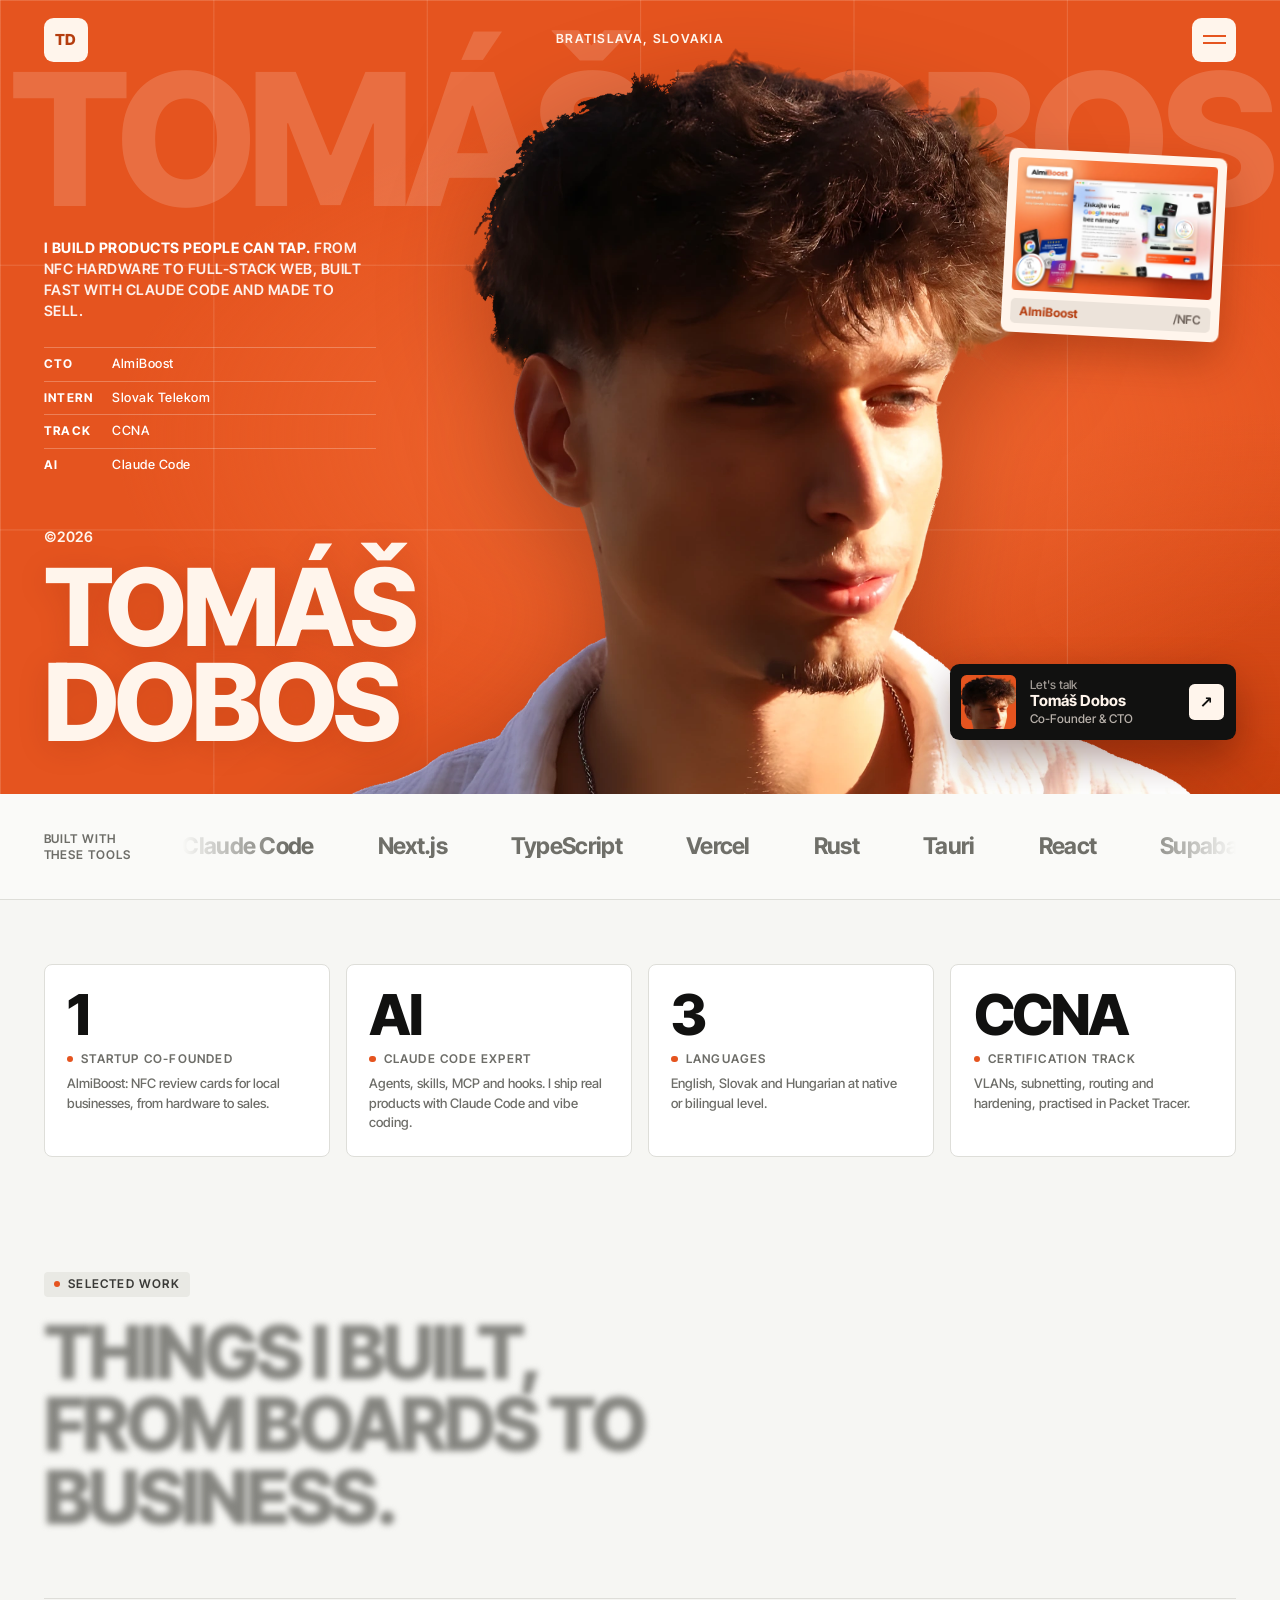
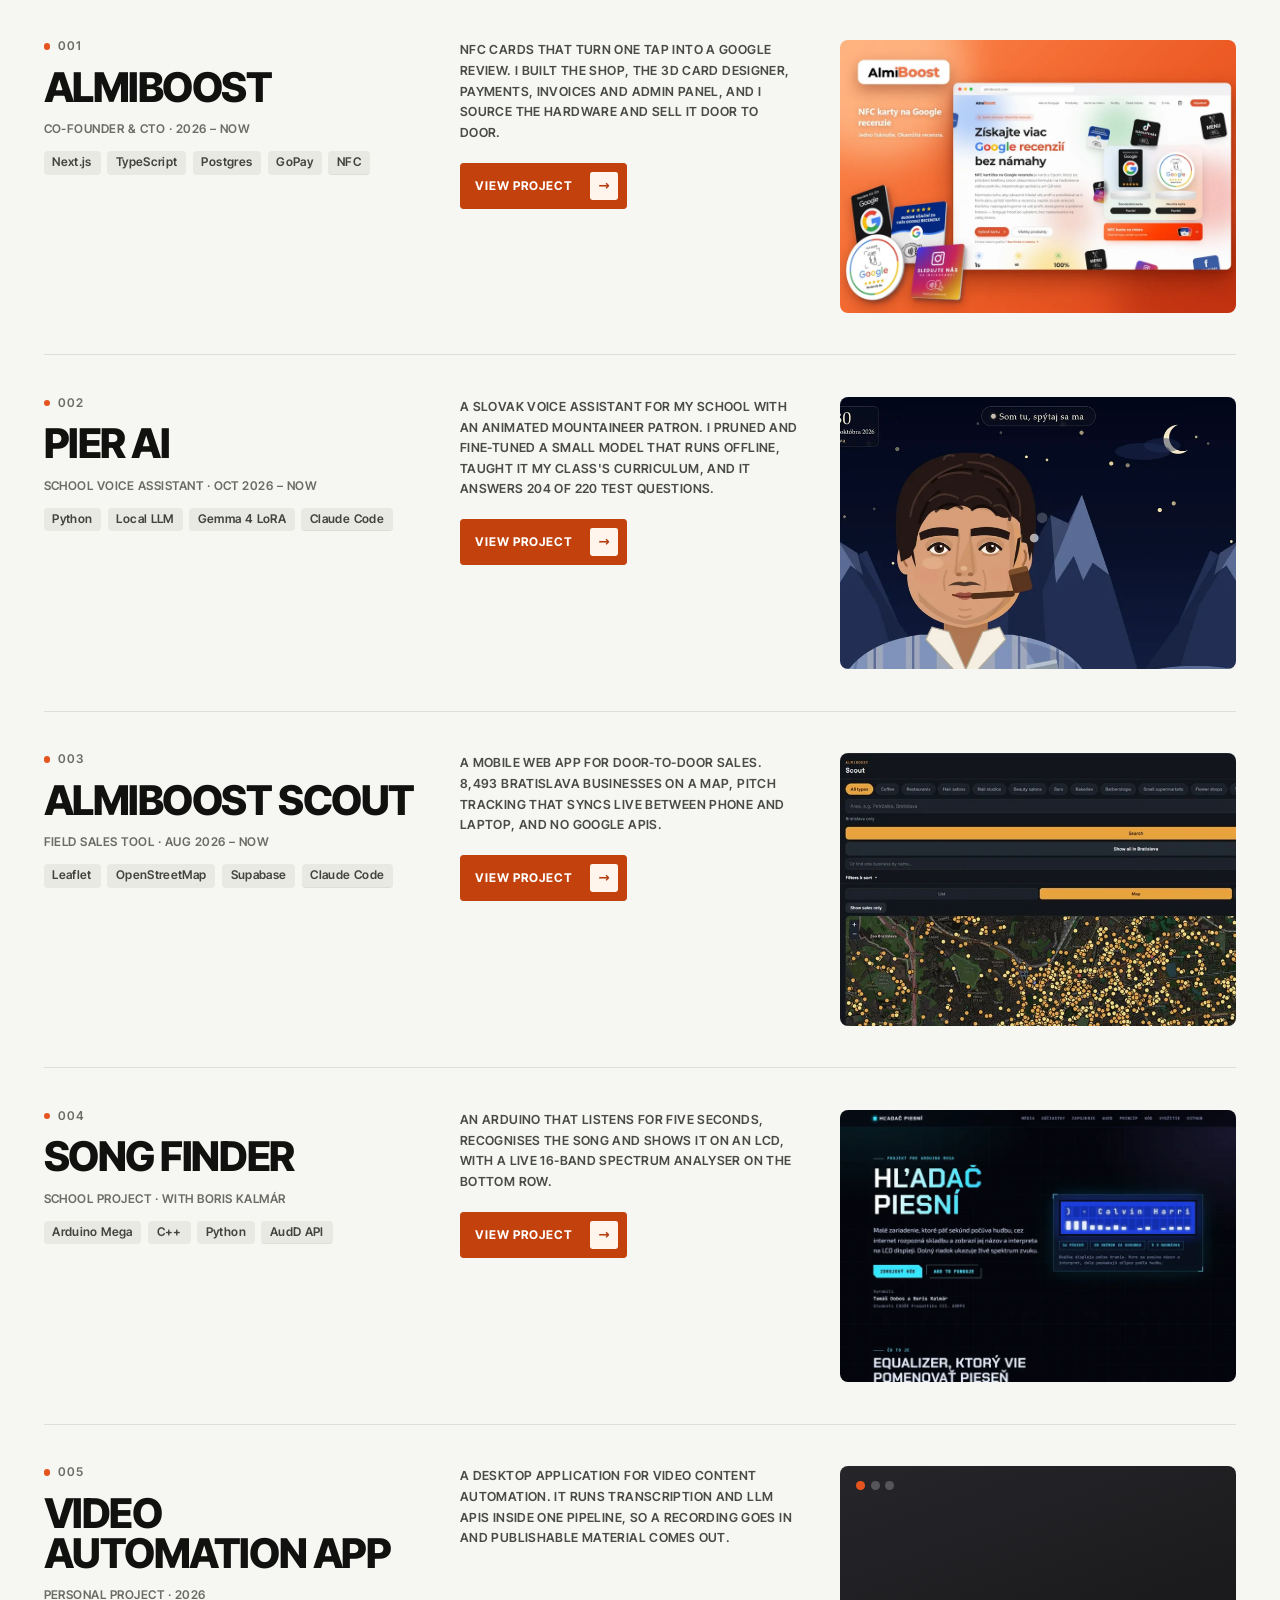
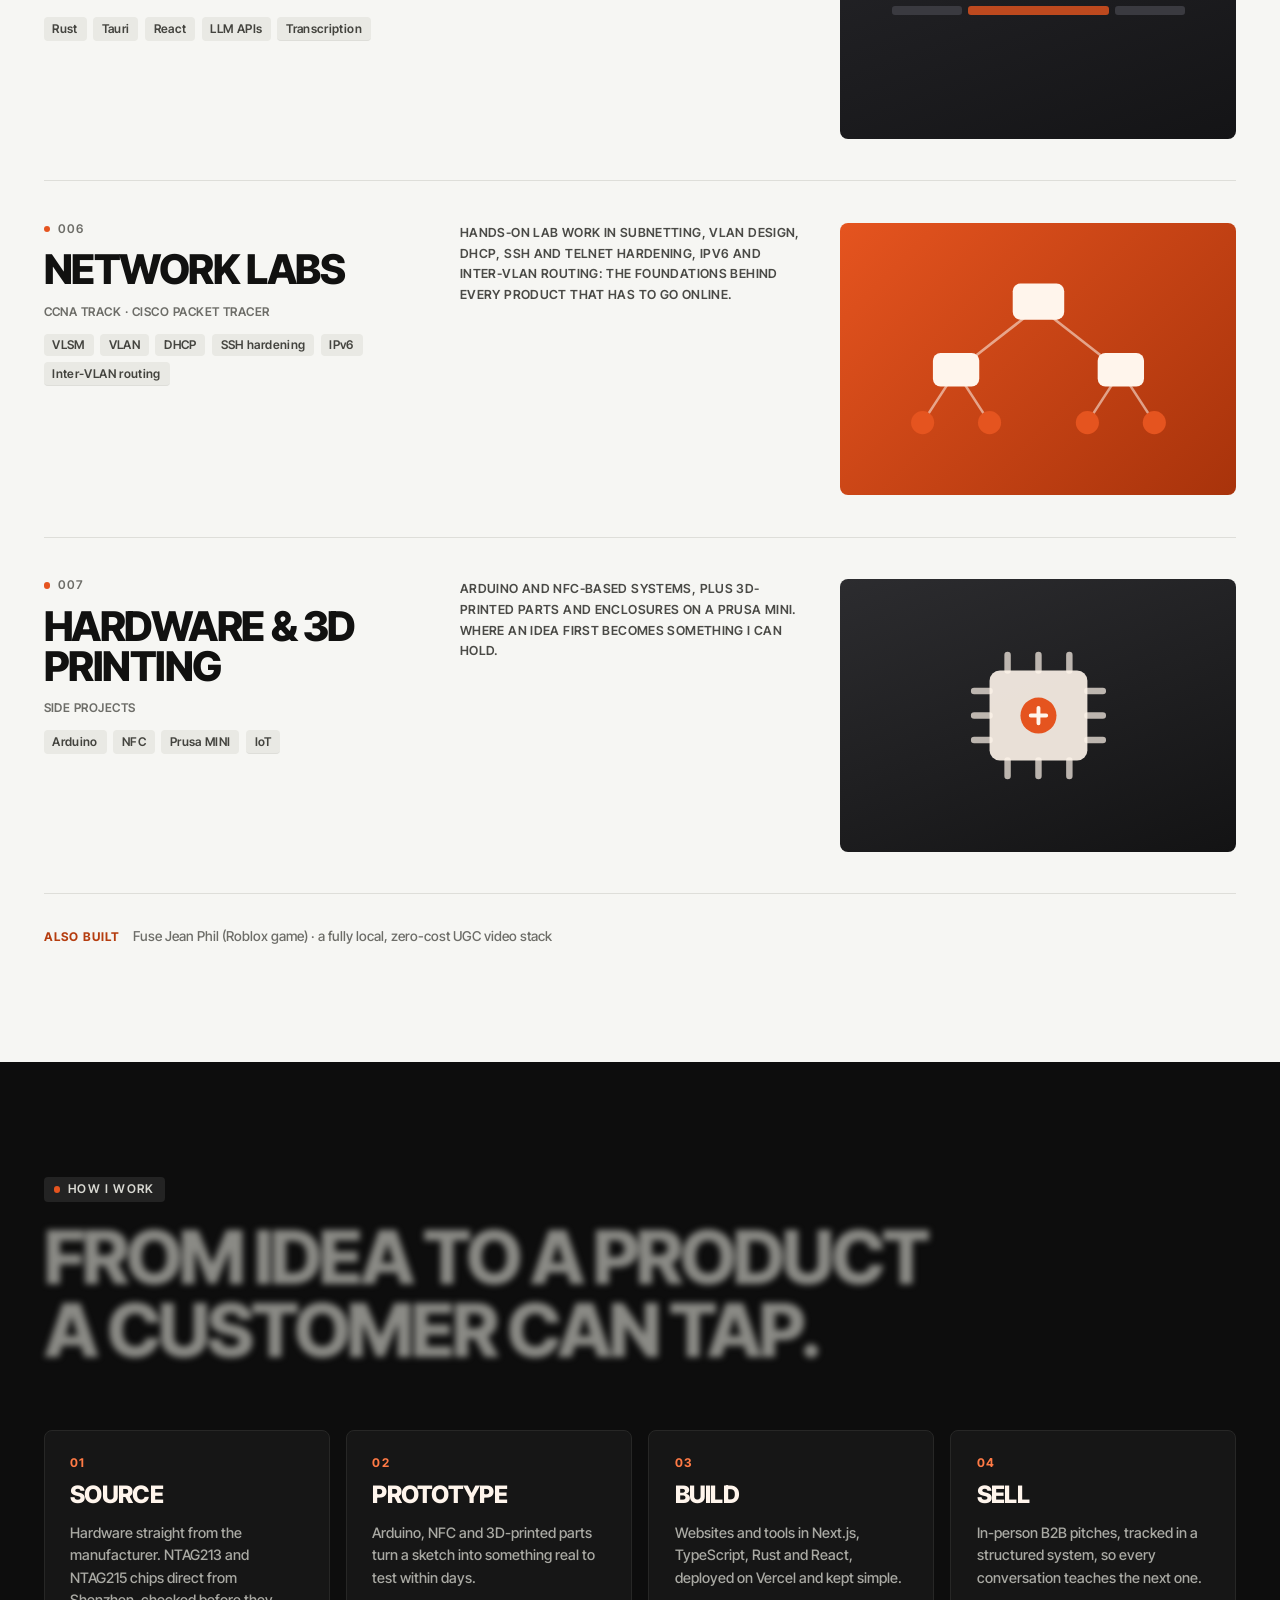
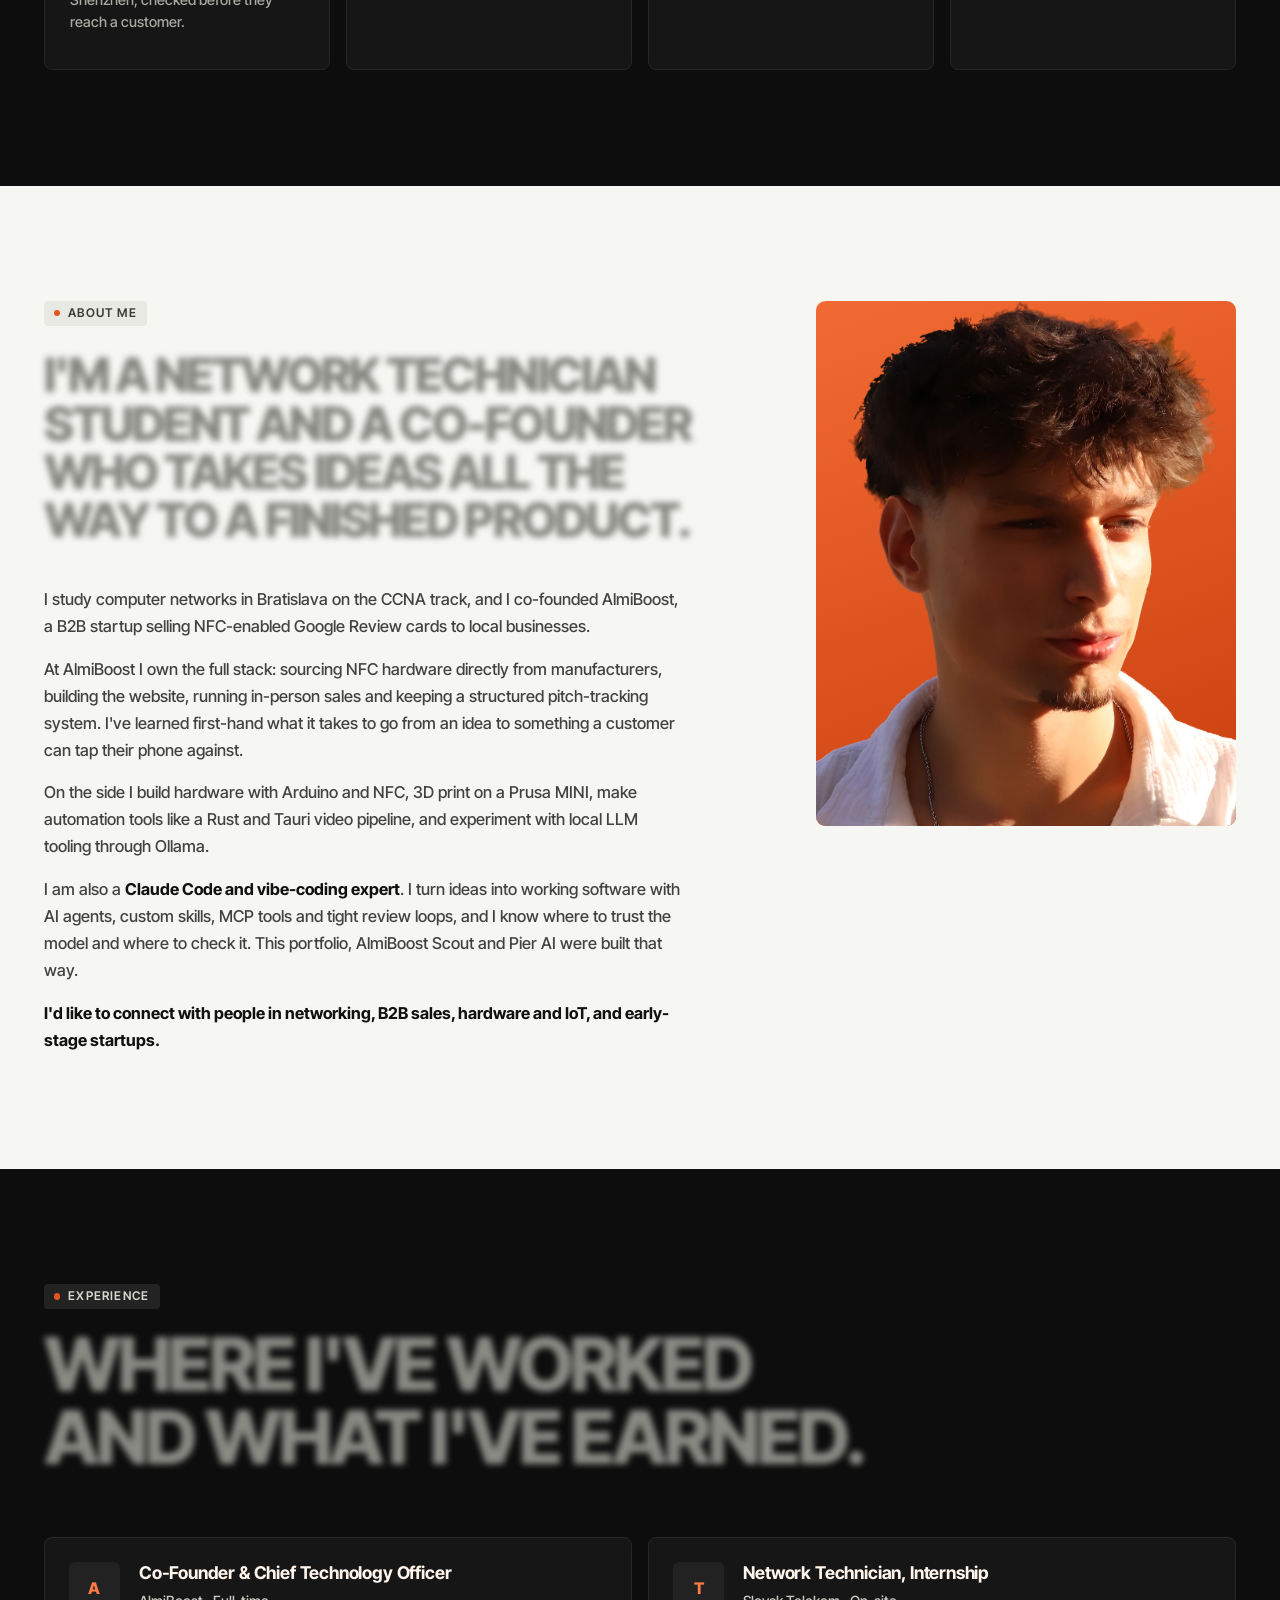
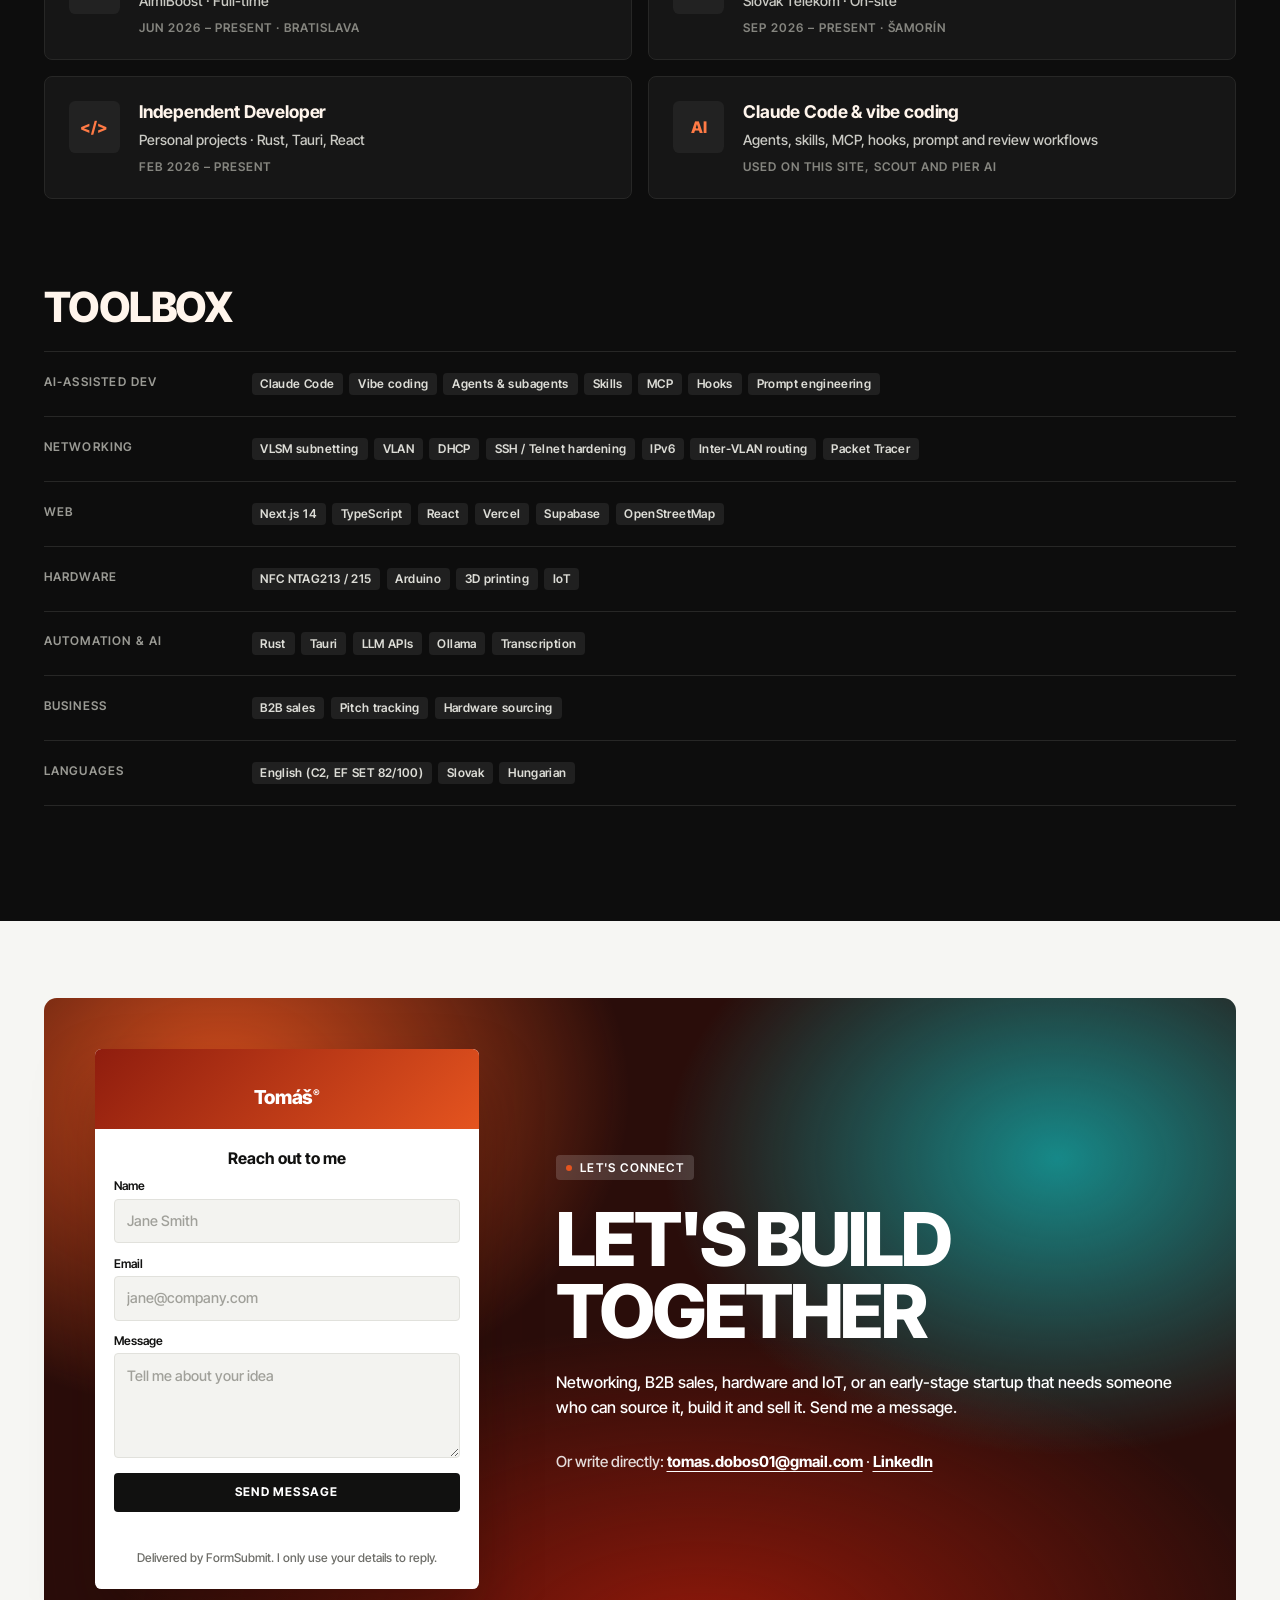
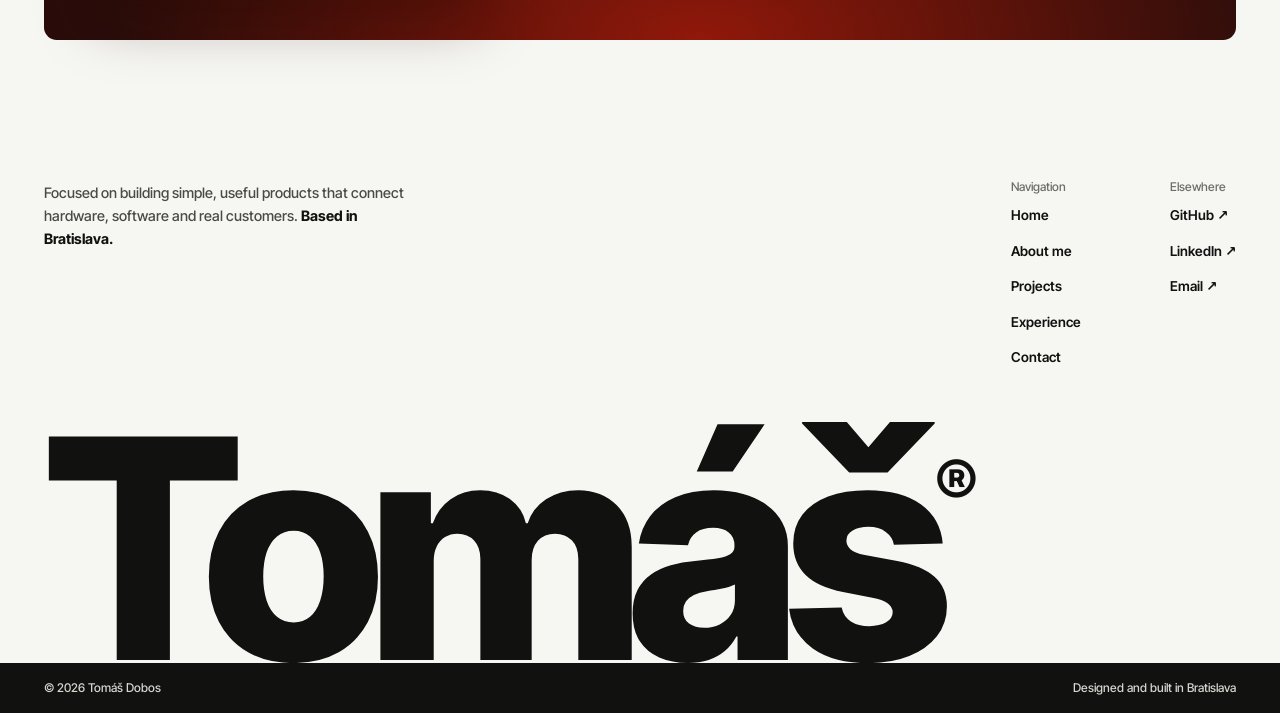
==== commit fb40f2da: "Pier AI: move to #002, add animated explainers, refresh facts - Pier AI is now project 002 (before A" ====
--- a/index.html
+++ b/index.html
@@ -4,8 +4,9 @@
 <meta charset="utf-8">
 <meta name="viewport" content="width=device-width, initial-scale=1">
 <title>Tomáš Dobos | Developer, Co-Founder &amp; Claude Code Expert</title>
-<meta name="description" content="Tomáš Dobos: Claude Code and vibe-coding expert, co-founder and CTO of AlmiBoost, network technician student in Bratislava. Full-stack web, NFC hardware and AI.">
+<meta name="description" content="Tomáš Dobos (Tomas Dobos): Claude Code expert, co-founder and CTO of AlmiBoost, network technician student in Bratislava. Web, NFC hardware and AI.">
 <meta name="author" content="Tomáš Dobos">
+<meta name="robots" content="index, follow, max-image-preview:large">
 <link rel="canonical" href="https://www.tomasko.dev/">
 <meta property="og:title" content="Tomáš Dobos | Developer, Co-Founder &amp; Claude Code Expert">
 <meta property="og:description" content="Claude Code expert and co-founder of AlmiBoost. I build products you can tap, from NFC hardware to full-stack web.">
@@ -21,9 +22,12 @@
 <meta name="twitter:title" content="Tomáš Dobos | Developer, Co-Founder &amp; Claude Code Expert">
 <meta name="twitter:description" content="Claude Code expert and co-founder of AlmiBoost. I build products you can tap, from NFC hardware to full-stack web.">
 <meta name="twitter:image" content="https://www.tomasko.dev/assets/og.jpg">
-<script type="application/ld+json">{"@context": "https://schema.org", "@graph": [{"@type": "Person", "@id": "https://www.tomasko.dev/#me", "name": "Tomáš Dobos", "url": "https://www.tomasko.dev/", "image": "https://www.tomasko.dev/assets/tomas-1600.webp", "jobTitle": "Co-Founder & CTO", "description": "Claude Code and vibe-coding expert, co-founder of AlmiBoost, network technician student in Bratislava. NFC hardware, full-stack web and AI.", "knowsAbout": ["Claude Code", "Vibe coding", "AI-assisted development", "AI agents and MCP", "Next.js", "NFC", "Computer networks"], "worksFor": {"@type": "Organization", "name": "AlmiBoost", "url": "https://www.almiboost.com/"}, "address": {"@type": "PostalAddress", "addressLocality": "Bratislava", "addressCountry": "SK"}, "knowsLanguage": ["en", "sk", "hu"], "sameAs": ["https://github.com/tomaskooooo", "https://www.linkedin.com/in/larping/"]}, {"@type": "WebSite", "@id": "https://www.tomasko.dev/#site", "url": "https://www.tomasko.dev/", "name": "Tomáš Dobos", "inLanguage": "en", "author": {"@id": "https://www.tomasko.dev/#me"}}]}</script>
+<script type="application/ld+json">{"@context": "https://schema.org", "@graph": [{"@type": "Person", "@id": "https://www.tomasko.dev/#me", "name": "Tomáš Dobos", "url": "https://www.tomasko.dev/", "image": "https://www.tomasko.dev/assets/tomas-1600.webp", "jobTitle": "Co-Founder & CTO", "description": "Claude Code and vibe-coding expert, co-founder of AlmiBoost, network technician student in Bratislava. NFC hardware, full-stack web and AI.", "knowsAbout": ["Claude Code", "Vibe coding", "AI-assisted development", "AI agents and MCP", "Next.js", "NFC", "Computer networks"], "worksFor": {"@type": "Organization", "name": "AlmiBoost", "url": "https://www.almiboost.com/"}, "address": {"@type": "PostalAddress", "addressLocality": "Bratislava", "addressCountry": "SK"}, "knowsLanguage": ["en", "sk", "hu"], "sameAs": ["https://github.com/tomaskooooo", "https://www.linkedin.com/in/larping/"], "alternateName": ["Tomas Dobos"], "mainEntityOfPage": {"@id": "https://www.tomasko.dev/#profile"}}, {"@type": "WebSite", "@id": "https://www.tomasko.dev/#site", "url": "https://www.tomasko.dev/", "name": "Tomáš Dobos", "inLanguage": "en", "author": {"@id": "https://www.tomasko.dev/#me"}, "alternateName": ["Tomas Dobos", "tomasko.dev"]}, {"@type": "ProfilePage", "@id": "https://www.tomasko.dev/#profile", "url": "https://www.tomasko.dev/", "name": "Tomáš Dobos | Developer, Co-Founder & Claude Code Expert", "inLanguage": "en", "dateModified": "2026-10-23", "mainEntity": {"@id": "https://www.tomasko.dev/#me"}, "isPartOf": {"@id": "https://www.tomasko.dev/#site"}}]}</script>
 <meta name="theme-color" content="#e5541f">
-<link rel="icon" href="data:image/svg+xml,%3Csvg xmlns='http://www.w3.org/2000/svg' viewBox='0 0 32 32'%3E%3Crect width='32' height='32' rx='7' fill='%23e5541f'/%3E%3Ctext x='16' y='22' font-family='Arial' font-weight='800' font-size='15' text-anchor='middle' fill='%23fff5ec'%3ETD%3C/text%3E%3C/svg%3E">
+<link rel="icon" href="/favicon.ico" sizes="48x48">
+<link rel="icon" type="image/png" sizes="192x192" href="/icon-192.png">
+<link rel="apple-touch-icon" href="/apple-touch-icon.png">
+<link rel="manifest" href="/site.webmanifest">
 <link rel="preload" as="font" type="font/woff2" href="assets/fonts/inter-tight-latin.woff2" crossorigin>
 <link rel="preload" as="image" href="assets/tomas-900.webp" imagesrcset="assets/tomas-900.webp 900w, assets/tomas-1600.webp 1600w, assets/tomas-4k.webp 3835w" imagesizes="(min-width: 56rem) 80vw, min(118vw, 704px)" fetchpriority="high">
 <link rel="stylesheet" href="style.css?v=2">
@@ -156,6 +160,19 @@
       <li class="proj rv">
         <div class="proj-main">
           <span class="num"><i></i>002</span>
+          <h3>Pier AI</h3>
+          <p class="meta">School voice assistant · Oct 2026 – now</p>
+          <ul class="tags"><li>Python</li><li>Local LLM</li><li>Gemma 4 LoRA</li><li>Claude Code</li></ul>
+        </div>
+        <div class="proj-side">
+          <p>A Slovak voice assistant for my school with an animated mountaineer patron. I pruned and fine-tuned a small model that runs offline, taught it my class's curriculum, and it answers 204 of 220 test questions.</p>
+          <div class="btns"><a class="btn-or" href="projects/pier-ai.html">View project <i>→</i></a></div>
+        </div>
+        <a class="shot center-top" href="projects/pier-ai.html" aria-label="Pier AI screen"><img src="assets/projects/pier-ai-900.webp" srcset="assets/projects/pier-ai-900.webp 900w, assets/projects/pier-ai.webp 1920w" sizes="(min-width: 64rem) 36vw, 94vw" width="1920" height="1080" alt="Pier AI screen" loading="lazy"></a>
+      </li>
+      <li class="proj rv">
+        <div class="proj-main">
+          <span class="num"><i></i>003</span>
           <h3>AlmiBoost Scout</h3>
           <p class="meta">Field sales tool · Aug 2026 – now</p>
           <ul class="tags"><li>Leaflet</li><li>OpenStreetMap</li><li>Supabase</li><li>Claude Code</li></ul>
@@ -165,19 +182,6 @@
           <div class="btns"><a class="btn-or" href="projects/almiboost-scout.html">View project <i>→</i></a></div>
         </div>
         <a class="shot top-left" href="projects/almiboost-scout.html" aria-label="AlmiBoost Scout map view"><img src="assets/projects/scout-app-900.webp" srcset="assets/projects/scout-app-900.webp 900w, assets/projects/scout-app.webp 1906w" sizes="(min-width: 64rem) 36vw, 94vw" width="1906" height="877" alt="AlmiBoost Scout map view" loading="lazy"></a>
-      </li>
-      <li class="proj rv">
-        <div class="proj-main">
-          <span class="num"><i></i>003</span>
-          <h3>Pier AI</h3>
-          <p class="meta">School voice assistant · Oct 2026</p>
-          <ul class="tags"><li>Python</li><li>Local LLM</li><li>Gemma 4 LoRA</li><li>Claude Code</li></ul>
-        </div>
-        <div class="proj-side">
-          <p>A Slovak voice assistant for my school with an animated mountaineer patron. I pruned and fine-tuned a small model, and it scores 98 of 105 on unseen questions.</p>
-          <div class="btns"><a class="btn-or" href="projects/pier-ai.html">View project <i>→</i></a></div>
-        </div>
-        <a class="shot center-top" href="projects/pier-ai.html" aria-label="Pier AI screen"><img src="assets/projects/pier-ai-900.webp" srcset="assets/projects/pier-ai-900.webp 900w, assets/projects/pier-ai.webp 1920w" sizes="(min-width: 64rem) 36vw, 94vw" width="1920" height="1080" alt="Pier AI screen" loading="lazy"></a>
       </li>
       <li class="proj rv">
         <div class="proj-main">
--- a/style.css
+++ b/style.css
@@ -499,3 +499,33 @@
 .hp { position: absolute; left: -9999px; width: 1px; height: 1px; opacity: 0; pointer-events: none; }
 .cf-fine { margin: -0.3rem 0 0; font: 500 0.75rem/1.4 var(--font); color: var(--muted); text-align: center; }
 .card-form button:disabled { opacity: 0.6; cursor: progress; }
+
+/* ---------- Pier AI animated explainers (assets/pier-anim.js) ---------- */
+.pa { display: none; margin: 1.4rem 0 0; background: radial-gradient(60rem 18rem at 50% 0%, #1d1611 0%, var(--dark-2) 60%); color: #f3f1ec; border: 1px solid var(--dark-line); border-radius: 0.8rem; overflow: hidden; }
+.js .pa { display: block; }
+.pa-svg { overflow-x: auto; }
+.pa-svg svg { display: block; width: 100%; min-width: 40rem; height: auto; }
+.pa svg text { font-family: var(--font); fill: #f3f1ec; }
+.pa .pa-lbl { font-weight: 800; font-size: 21px; text-anchor: middle; letter-spacing: -0.01em; }
+.pa .pa-sub { font-size: 14px; fill: #9a9a94; text-anchor: middle; }
+.pa .pa-mono { font-family: ui-monospace, Consolas, monospace; font-size: 14px; }
+.pa-ctl { display: flex; flex-wrap: wrap; gap: 0.5rem; align-items: center; padding: 0.75rem 1rem; border-top: 1px solid var(--dark-line); background: rgba(0, 0, 0, 0.25); }
+.pa-btn { font: 700 0.85rem/1 var(--font); color: #f3f1ec; background: #232321; border: 1px solid #3a3a37; border-radius: 0.45rem; padding: 0.6rem 0.85rem; cursor: pointer; }
+.pa-btn[aria-pressed="true"] { background: var(--cream); color: var(--ink); border-color: var(--cream); }
+.pa-btn.pa-main { background: var(--orange-btn); border-color: var(--orange-btn); color: #fff; }
+.pa-hint { font-size: 0.82rem; color: #9a9a94; }
+.pa-cap { display: grid; grid-template-columns: auto minmax(0, 1fr); gap: 0.9rem; padding: 1rem 1.1rem 1.1rem; border-top: 1px solid var(--dark-line); min-height: 6.5rem; }
+.pa-n { font: 800 2.2rem/1 var(--font); color: var(--orange-dark); min-width: 2.2rem; }
+.pa-cap b { display: block; font: 800 1.05rem/1.25 var(--font); text-transform: uppercase; letter-spacing: -0.01em; }
+.pg-sec .pa-cap p { margin-top: 0.3rem; font-size: 0.92rem; line-height: 1.6; color: #cfcdc6; }
+.pa-term { font: 500 0.8rem/1.5 ui-monospace, Consolas, monospace; background: #070707; color: #f3ece4; border-top: 1px solid var(--dark-line); padding: 0.8rem 1rem; min-height: 5.5rem; white-space: pre-wrap; overflow-wrap: anywhere; }
+.pa-p { color: var(--orange-dark); }
+.pa-out { color: #9a9a94; }
+.pa-figcap { margin: 0.6rem 0 0; font: 500 0.8rem/1.4 var(--font); color: var(--muted); }
+.pa-wave { transform-box: fill-box; transform-origin: center; animation: pa-wv 1s ease-in-out infinite; }
+@keyframes pa-wv { 0%, 100% { transform: scaleY(0.35); } 50% { transform: scaleY(1); } }
+.pa-spin { transform-origin: 360px 300px; animation: pa-spin 6s linear infinite; }
+@keyframes pa-spin { to { transform: rotate(360deg); } }
+.pa-pulse { animation: pa-pl 1.8s ease-in-out infinite; }
+@keyframes pa-pl { 0%, 100% { opacity: 0.35; } 50% { opacity: 1; } }
+@media (prefers-reduced-motion: reduce) { .pa-wave, .pa-spin, .pa-pulse { animation: none; } }
